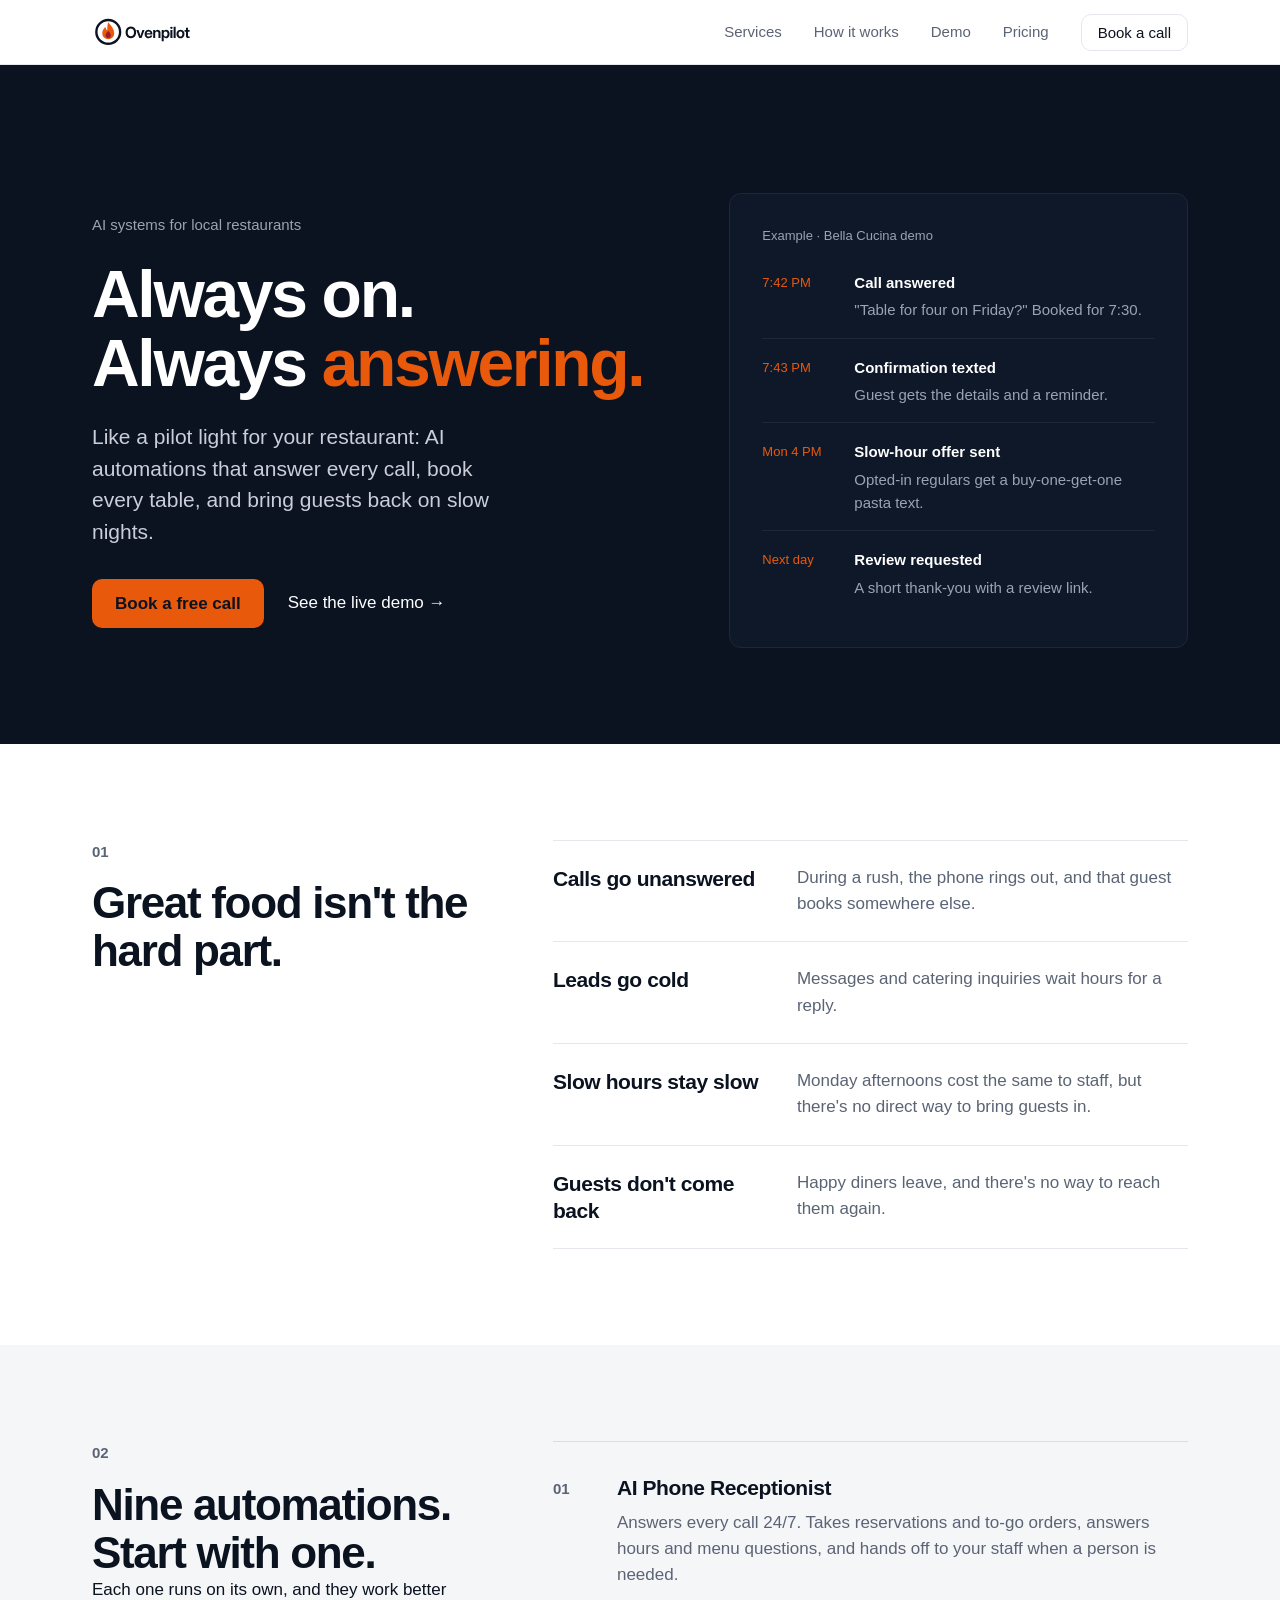
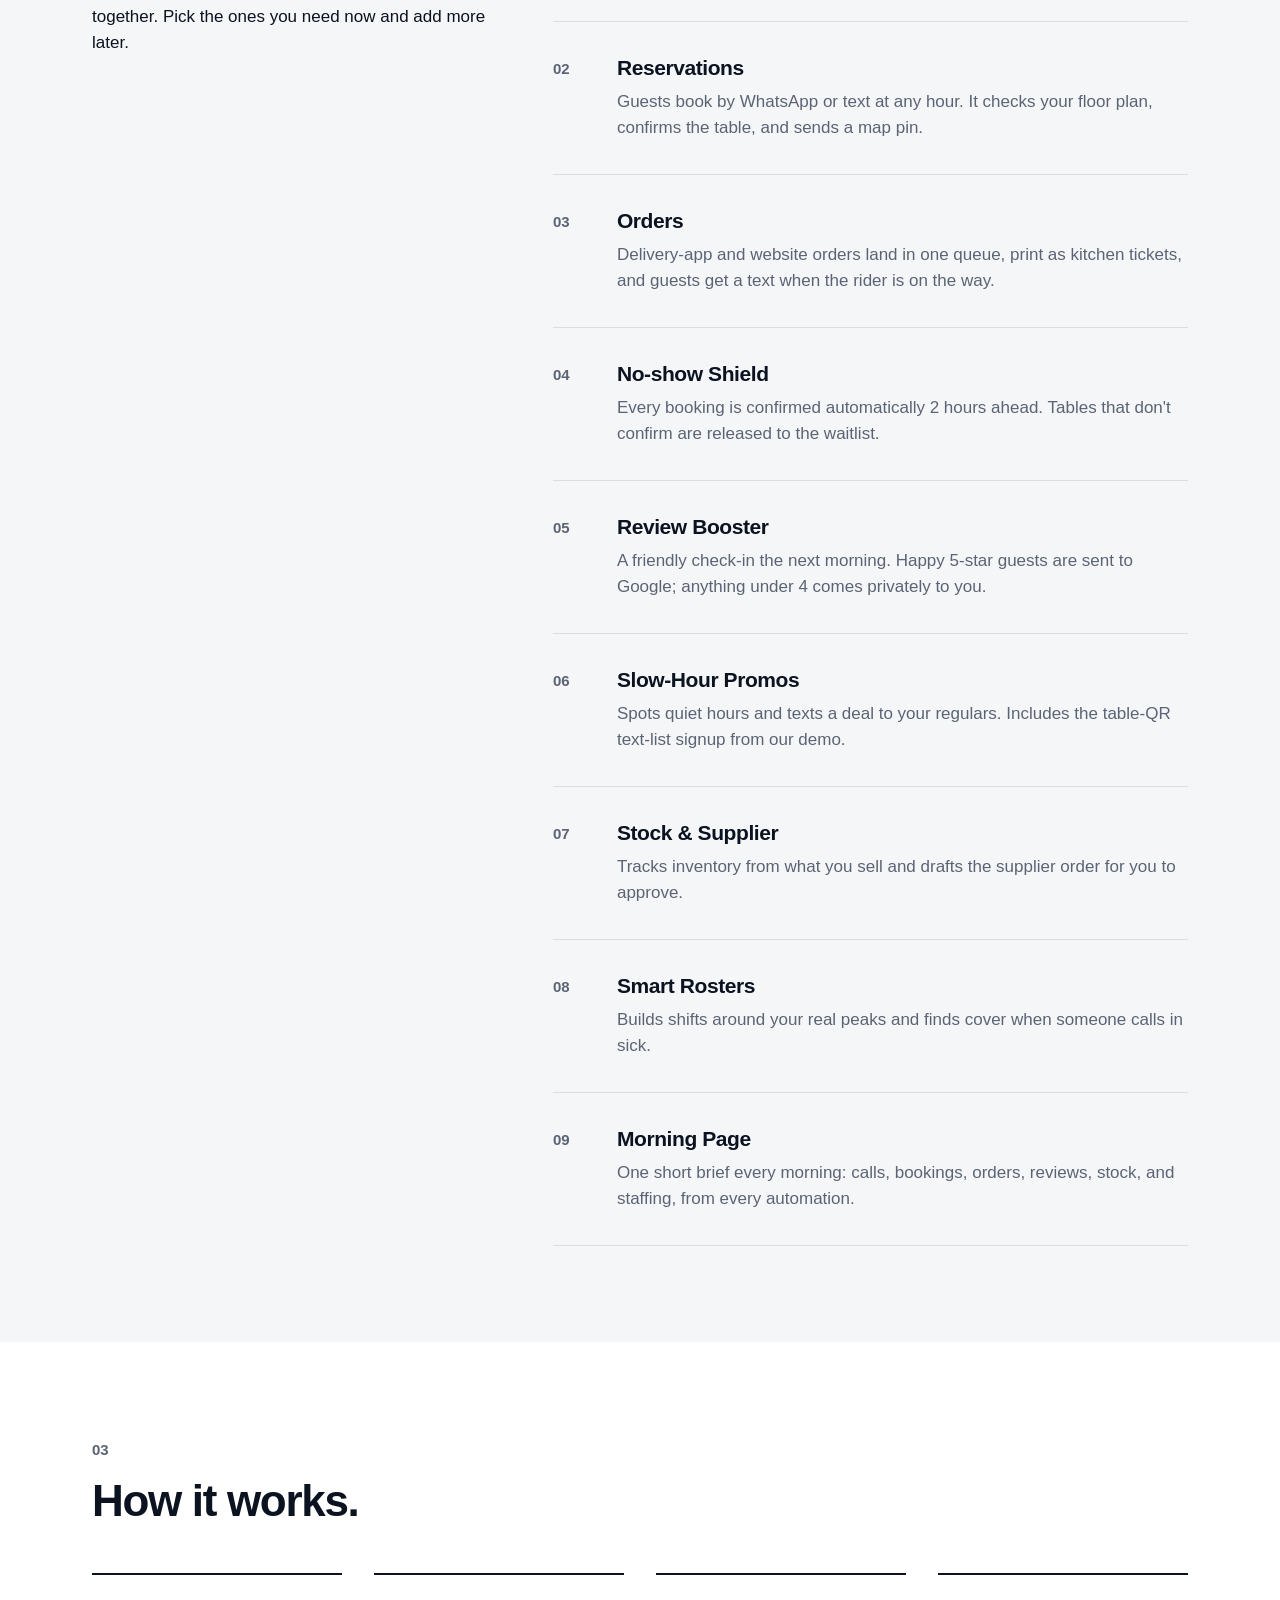
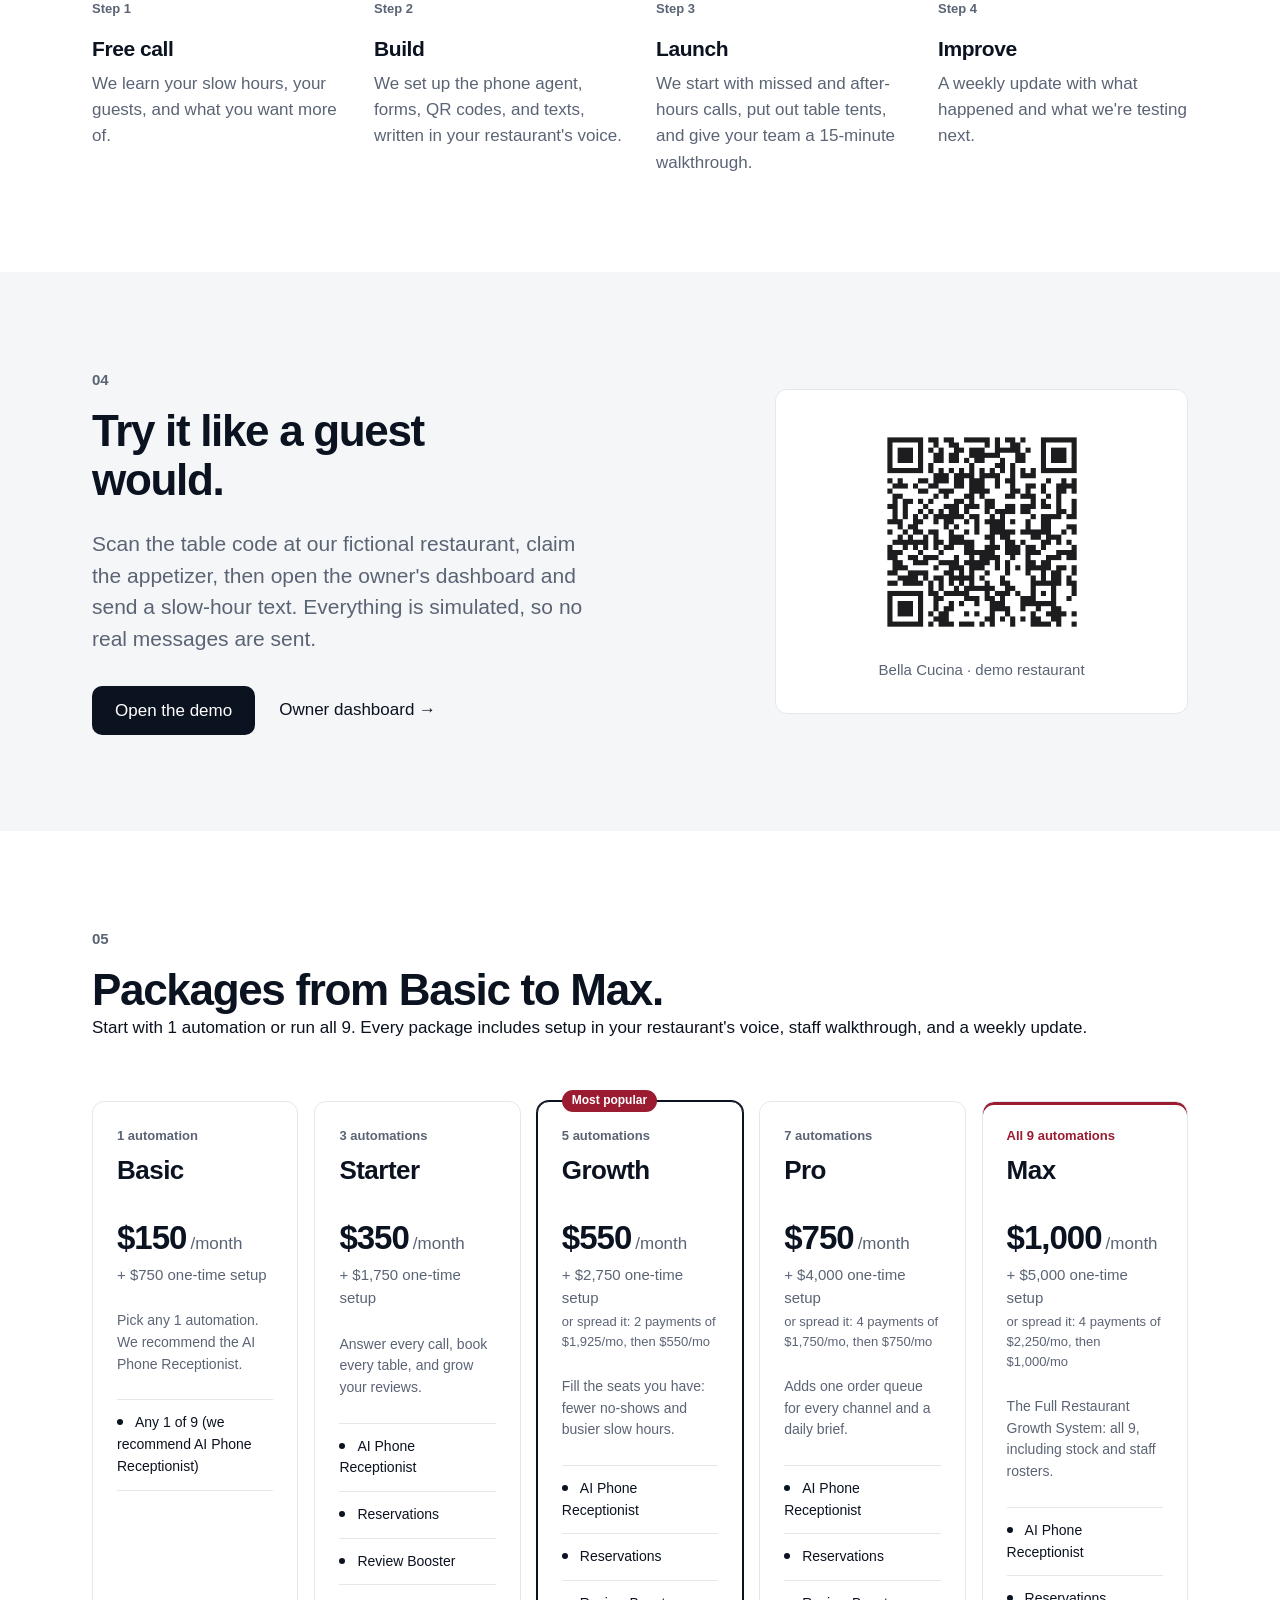
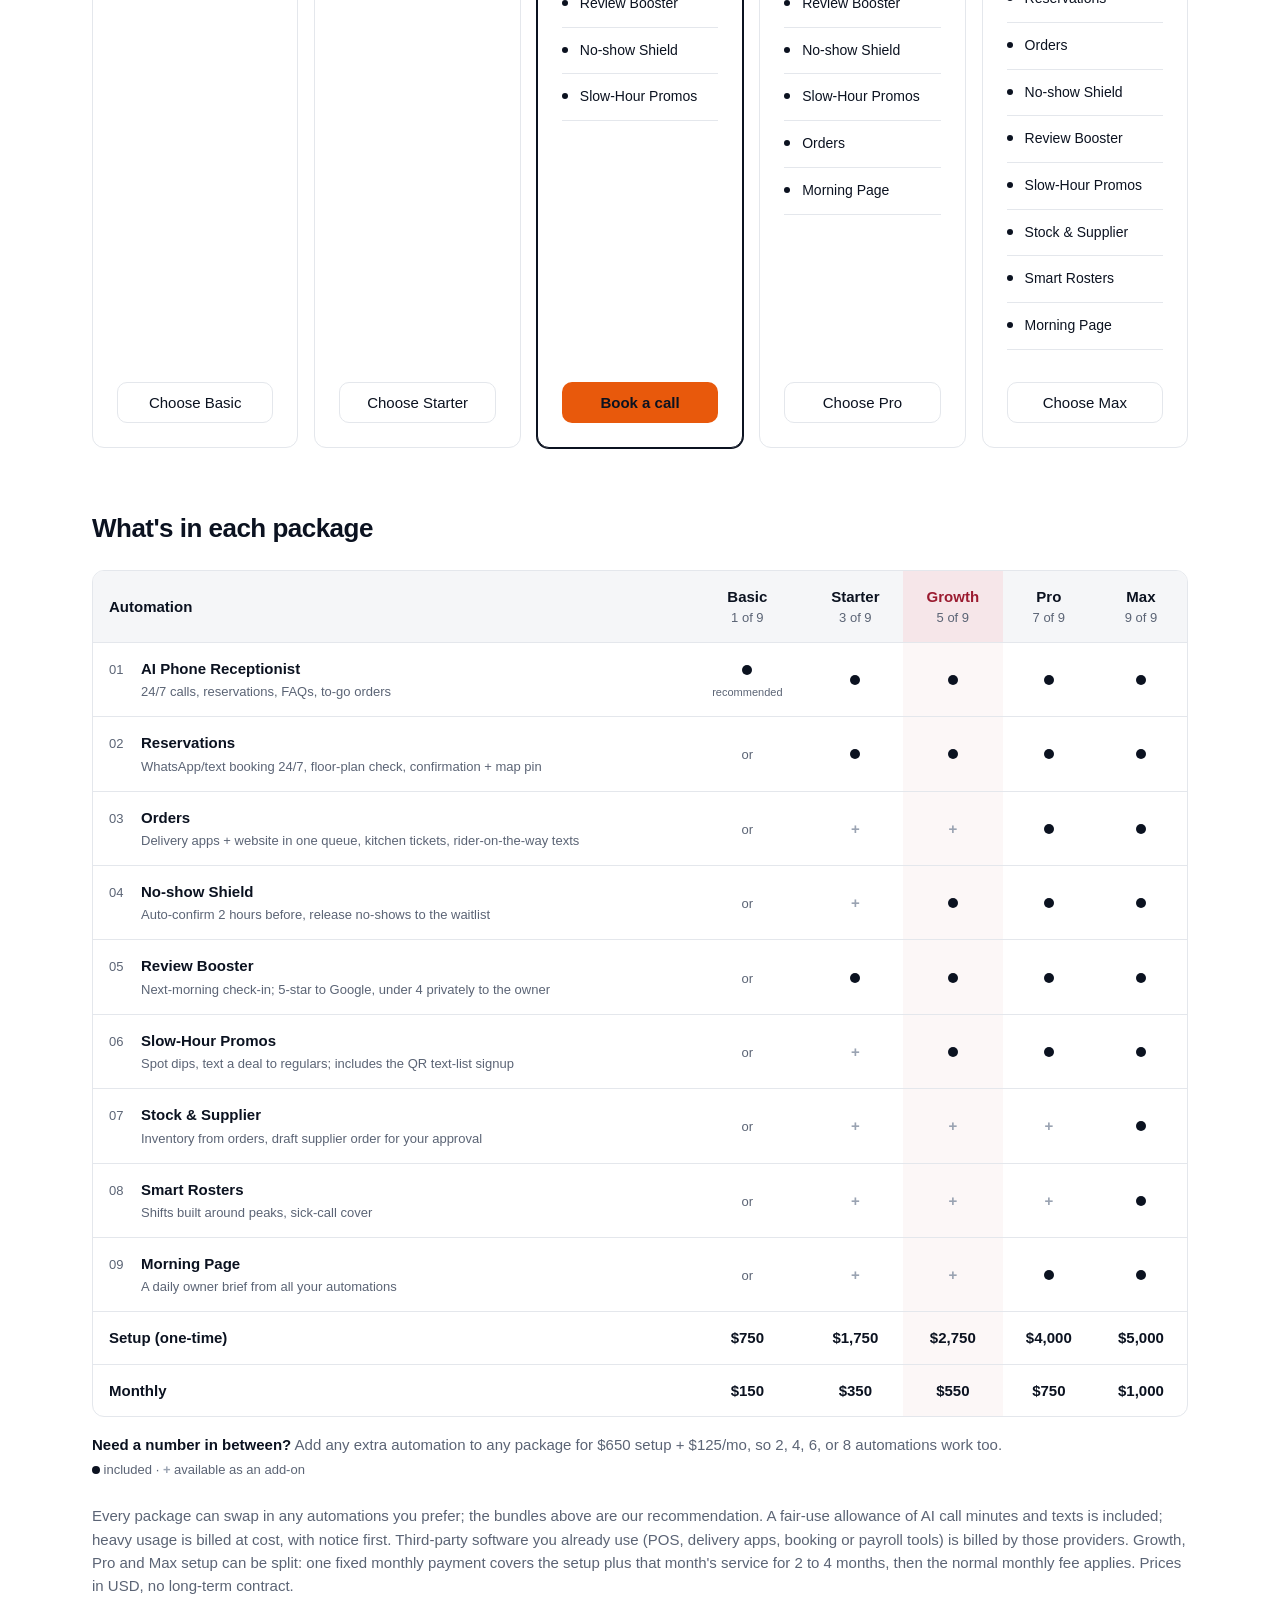
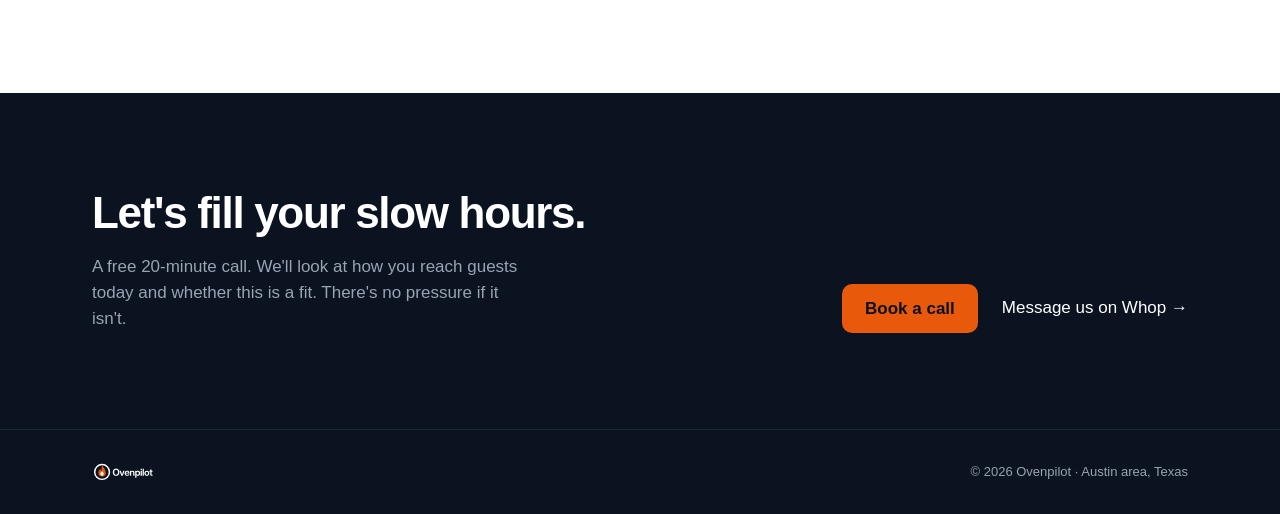
==== index.html @ 5b73b9e1 "Serve the full site at the root (no redirect), add link-preview tags" ====
<!doctype html>
<html lang="en">
<head>
<meta charset="utf-8">
<meta name="viewport" content="width=device-width,initial-scale=1">
<title>Ovenpilot — AI systems for local restaurants</title>
<meta name="description" content="Ovenpilot sets up 9 AI automations for local restaurants: phone receptionist, reservations, orders, no-show shield, reviews, promos, stock, rosters, and a morning brief.">
<meta name="theme-color" content="#0B1220">
<link rel="icon" type="image/svg+xml" href="assets/ovenpilot-app-icon.svg">
<link rel="apple-touch-icon" href="assets/ovenpilot-app-icon-180.png">
<link rel="stylesheet" href="style.css">
<meta property="og:type" content="website"><meta property="og:url" content="https://taftbunker.github.io/ovenpilot/"><meta property="og:title" content="Ovenpilot: Always on. Always answering."><meta property="og:description" content="AI automations for local restaurants: answer every call, book every table, and bring guests back on slow nights."><meta property="og:image" content="https://taftbunker.github.io/ovenpilot/og.png"><meta name="twitter:card" content="summary_large_image"><link rel="canonical" href="https://taftbunker.github.io/ovenpilot/"></head>
<body>
<header class="nav">
  <div class="container nav-inner">
    <a class="logo" href="#top" aria-label="Ovenpilot home"><img src="assets/ovenpilot-logo.svg" alt="Ovenpilot" height="26"></a>
    <nav aria-label="Primary">
      <a href="#services">Services</a><a href="#how">How it works</a><a href="#demo">Demo</a><a href="#pricing">Pricing</a>
      <a class="btn btn-ghost btn-sm" href="https://whop.com/ovenpilot">Book a call</a>
    </nav>
  </div>
</header>

<main id="top">
  <!-- HERO: left-aligned, one primary action -->
  <section class="hero">
    <div class="container hero-grid">
      <div class="hero-copy">
        <p class="kicker">AI systems for local restaurants</p>
        <h1>Always on.<br>Always <span class="hl">answering.</span></h1>
        <p class="lead">Like a pilot light for your restaurant: AI automations that answer every call, book every table, and bring guests back on slow nights.</p>
        <div class="actions">
          <a class="btn btn-primary" href="https://whop.com/ovenpilot">Book a free call</a>
          <a class="link-arrow" href="#demo">See the live demo</a>
        </div>
      </div>
      <figure class="hero-panel" aria-label="Example flow from our demo restaurant">
        <figcaption>Example · Bella Cucina demo</figcaption>
        <ol class="flow">
          <li><span class="t">7:42 PM</span><div><b>Call answered</b><p>"Table for four on Friday?" Booked for 7:30.</p></div></li>
          <li><span class="t">7:43 PM</span><div><b>Confirmation texted</b><p>Guest gets the details and a reminder.</p></div></li>
          <li><span class="t">Mon 4 PM</span><div><b>Slow-hour offer sent</b><p>Opted-in regulars get a buy-one-get-one pasta text.</p></div></li>
          <li><span class="t">Next day</span><div><b>Review requested</b><p>A short thank-you with a review link.</p></div></li>
        </ol>
      </figure>
    </div>
  </section>

  <!-- 01 PROBLEM -->
  <section class="section" id="problem">
    <div class="container split">
      <header class="sec-head"><span class="num">01</span><h2>Great food isn't the hard part.</h2></header>
      <ul class="rows">
        <li><h3>Calls go unanswered</h3><p>During a rush, the phone rings out, and that guest books somewhere else.</p></li>
        <li><h3>Leads go cold</h3><p>Messages and catering inquiries wait hours for a reply.</p></li>
        <li><h3>Slow hours stay slow</h3><p>Monday afternoons cost the same to staff, but there's no direct way to bring guests in.</p></li>
        <li><h3>Guests don't come back</h3><p>Happy diners leave, and there's no way to reach them again.</p></li>
      </ul>
    </div>
  </section>

  <!-- 02 SERVICES -->
  <section class="section alt" id="services">
    <div class="container split">
      <header class="sec-head"><span class="num">02</span><h2>Nine automations. Start with one.</h2><p class="sec-sub">Each one runs on its own, and they work better together. Pick the ones you need now and add more later.</p></header>
      <div class="services">
        <article><span class="idx">01</span><div><h3>AI Phone Receptionist</h3><p>Answers every call 24/7. Takes reservations and to-go orders, answers hours and menu questions, and hands off to your staff when a person is needed.</p></div></article>
        <article><span class="idx">02</span><div><h3>Reservations</h3><p>Guests book by WhatsApp or text at any hour. It checks your floor plan, confirms the table, and sends a map pin.</p></div></article>
        <article><span class="idx">03</span><div><h3>Orders</h3><p>Delivery-app and website orders land in one queue, print as kitchen tickets, and guests get a text when the rider is on the way.</p></div></article>
        <article><span class="idx">04</span><div><h3>No-show Shield</h3><p>Every booking is confirmed automatically 2 hours ahead. Tables that don't confirm are released to the waitlist.</p></div></article>
        <article><span class="idx">05</span><div><h3>Review Booster</h3><p>A friendly check-in the next morning. Happy 5-star guests are sent to Google; anything under 4 comes privately to you.</p></div></article>
        <article><span class="idx">06</span><div><h3>Slow-Hour Promos</h3><p>Spots quiet hours and texts a deal to your regulars. Includes the table-QR text-list signup from our demo.</p></div></article>
        <article><span class="idx">07</span><div><h3>Stock & Supplier</h3><p>Tracks inventory from what you sell and drafts the supplier order for you to approve.</p></div></article>
        <article><span class="idx">08</span><div><h3>Smart Rosters</h3><p>Builds shifts around your real peaks and finds cover when someone calls in sick.</p></div></article>
        <article><span class="idx">09</span><div><h3>Morning Page</h3><p>One short brief every morning: calls, bookings, orders, reviews, stock, and staffing, from every automation.</p></div></article>
      </div>
    </div>
  </section>

  <!-- 03 HOW -->
  <section class="section" id="how">
    <div class="container">
      <header class="sec-head wide"><span class="num">03</span><h2>How it works.</h2></header>
      <ol class="steps">
        <li><span>Step 1</span><h3>Free call</h3><p>We learn your slow hours, your guests, and what you want more of.</p></li>
        <li><span>Step 2</span><h3>Build</h3><p>We set up the phone agent, forms, QR codes, and texts, written in your restaurant's voice.</p></li>
        <li><span>Step 3</span><h3>Launch</h3><p>We start with missed and after-hours calls, put out table tents, and give your team a 15-minute walkthrough.</p></li>
        <li><span>Step 4</span><h3>Improve</h3><p>A weekly update with what happened and what we're testing next.</p></li>
      </ol>
    </div>
  </section>

  <!-- 04 DEMO -->
  <section class="section alt" id="demo">
    <div class="container demo">
      <div>
        <header class="sec-head stack"><span class="num">04</span><h2>Try it like a guest would.</h2></header>
        <p class="body-lg">Scan the table code at our fictional restaurant, claim the appetizer, then open the owner's dashboard and send a slow-hour text. Everything is simulated, so no real messages are sent.</p>
        <div class="actions">
          <a class="btn btn-dark" href="demo/index.html">Open the demo</a>
          <a class="link-arrow" href="demo/dashboard.html">Owner dashboard</a>
        </div>
      </div>
      <a class="demo-qr" href="demo/landing.html?table=12"><img src="demo/qr/table-qr.png" alt="QR code for the demo guest page"><span>Bella Cucina · demo restaurant</span></a>
    </div>
  </section>

  <!-- 05 PRICING: rendered from pricing.js (TIERS, AUTOMATIONS, ADDON). -->
  <section class="section" id="pricing">
    <div class="container">
      <header class="sec-head wide"><span class="num">05</span><h2>Packages from Basic to Max.</h2><p class="sec-sub">Start with 1 automation or run all 9. Every package includes setup in your restaurant's voice, staff walkthrough, and a weekly update.</p></header>
      <div class="tiers" id="tiers" data-count="5">
        <noscript><p>Basic (1 automation) $750 setup + $150/mo · Starter (3) $1,750 + $350/mo · Growth (5) $2,750 + $550/mo · Pro (7) $4,000 + $750/mo · Max (all 9, Full Restaurant Growth System) $5,000 + $1,000/mo. Extra automation $650 + $125/mo. Setup can be split: Growth 2 × $1,925/mo, Pro 4 × $1,750/mo, Max 4 × $2,250/mo, then the normal monthly fee.</p></noscript>
      </div>
      <div class="compare-wrap" id="compare-section">
        <h3 class="compare-title">What's in each package</h3>
        <div class="table-scroll"><table class="compare" id="compare"></table></div>
        <p class="addon" id="addon"></p>
      </div>
      <p class="fine" id="pricing-note"></p>
    </div>
  </section>

  <!-- CONTACT -->
  <section class="cta" id="contact">
    <div class="container cta-inner">
      <div><h2>Let's fill your slow hours.</h2><p>A free 20-minute call. We'll look at how you reach guests today and whether this is a fit. There's no pressure if it isn't.</p></div>
      <div class="actions">
        <a class="btn btn-primary" href="https://whop.com/ovenpilot">Book a call</a>
        <a class="link-arrow light" href="https://whop.com/ovenpilot">Message us on Whop</a>
      </div>
    </div>
  </section>
</main>

<footer class="foot">
  <div class="container foot-inner">
    <img src="assets/ovenpilot-logo-white.svg" alt="Ovenpilot" height="20">
    <span>© 2026 Ovenpilot · Austin area, Texas</span>
  </div>
</footer>
<script src="pricing.js"></script>
</body>
</html>
---- style.css ----
/* Ovenpilot — design tokens (see DESIGN.md) */
:root{
  --ink:#0B1220; --mist:#F5F6F8; --blue:#2B59F0; --white:#FFFFFF;
  --orange:#E8590C; --orange-h:#F26A1B; --ember:#B9450A; --cherry:#9B1B30; --cherry-tint:#F07A8E;
  --slate:#5B6475; --fog:#9AA3B2; --tint:#7F9BFF; --line:#E4E7EC; --line-dark:#1E2738;
  /* 8px spacing scale */
  --s1:4px; --s2:8px; --s3:16px; --s4:24px; --s5:32px; --s6:48px; --s7:64px; --s8:96px; --s9:128px;
  /* type scale ~1.25 */
  --t-xs:13px; --t-sm:15px; --t-base:17px; --t-md:21px; --t-lg:26px; --t-xl:33px; --t-2xl:44px; --t-3xl:clamp(44px,6.2vw,72px);
  --r-card:12px; --r-btn:10px; --measure:65ch;
  --font:-apple-system,BlinkMacSystemFont,"SF Pro Display","SF Pro Text","Inter","Segoe UI",Helvetica,Arial,sans-serif;
}
*{box-sizing:border-box}
html{scroll-behavior:smooth}
body{margin:0;font-family:var(--font);font-size:var(--t-base);line-height:1.55;color:var(--ink);background:var(--white);-webkit-font-smoothing:antialiased;text-rendering:optimizeLegibility}
a{color:var(--blue);text-decoration:none}
h1,h2,h3{margin:0;font-weight:600;letter-spacing:-.02em}
p{margin:0}
.container{max-width:1160px;margin:0 auto;padding:0 var(--s5)}

/* nav */
.nav{position:sticky;top:0;z-index:20;background:rgba(255,255,255,.92);backdrop-filter:saturate(180%) blur(16px);-webkit-backdrop-filter:saturate(180%) blur(16px);border-bottom:1px solid var(--line)}
.nav-inner{display:flex;align-items:center;justify-content:space-between;height:64px}
.logo img{display:block;height:32px;width:auto}
.nav nav{display:flex;align-items:center;gap:var(--s5)}
.nav nav a:not(.btn){color:var(--slate);font-size:var(--t-sm);font-weight:500}
.nav nav a:not(.btn):hover{color:var(--ink)}

/* buttons (one radius, three variants) */
.btn{display:inline-flex;align-items:center;justify-content:center;gap:var(--s2);font:500 var(--t-base)/1 var(--font);padding:15px 22px;border-radius:var(--r-btn);border:1px solid transparent;transition:background-color .15s ease,border-color .15s ease}
.btn-primary{background:var(--orange);color:var(--ink);font-weight:600}.btn-primary:hover{background:var(--orange-h)}
.btn-dark{background:var(--ink);color:var(--white)}.btn-dark:hover{background:#1A2333}
.btn-ghost{background:transparent;color:var(--ink);border-color:var(--line)}.btn-ghost:hover{border-color:var(--ink)}
.btn-sm{padding:10px 16px;font-size:var(--t-sm)}
.btn-block{width:100%}
.link-arrow{font-weight:500;color:var(--ink)}
.link-arrow::after{content:" →";transition:margin .15s ease}
.link-arrow:hover::after{margin-left:4px}
.link-arrow.light{color:var(--white)}
.actions{display:flex;flex-wrap:wrap;align-items:center;gap:var(--s4);margin-top:var(--s5)}
.ph{font-size:11px;font-weight:600;letter-spacing:.02em;opacity:.75;border:1px solid currentColor;border-radius:6px;padding:1px 6px;margin-left:var(--s1)}

/* hero (dark, left-aligned) */
.hero{background:var(--ink);color:var(--white);padding:var(--s9) 0 var(--s8)}
.hero-grid{display:grid;grid-template-columns:1.25fr 1fr;gap:var(--s7);align-items:center}
.kicker{color:var(--fog);font-size:var(--t-sm);font-weight:500;margin-bottom:var(--s4)}
.hero h1{font-size:clamp(44px,5.2vw,66px);line-height:1.04;letter-spacing:-.035em}
.hero h1 .hl{color:var(--orange)}
.lead{font-size:var(--t-md);line-height:1.5;color:#C9CED8;max-width:34ch;margin-top:var(--s4)}
.hero .link-arrow{color:var(--white)}
.hero-panel{margin:0;border:1px solid var(--line-dark);border-radius:var(--r-card);padding:var(--s5);background:#0F1828}
.hero-panel figcaption{font-size:var(--t-xs);color:var(--fog);margin-bottom:var(--s4)}
.flow{list-style:none;margin:0;padding:0}
.flow li{display:grid;grid-template-columns:76px 1fr;gap:var(--s3);padding:var(--s3) 0;border-top:1px solid var(--line-dark)}
.flow li:first-child{border-top:0;padding-top:0}
.flow .t{font-size:var(--t-xs);color:var(--orange);font-variant-numeric:tabular-nums;padding-top:3px}
.flow b{font-weight:600;font-size:var(--t-sm)}
.flow p{color:var(--fog);font-size:var(--t-sm);margin-top:2px}

/* sections */
.section{padding:var(--s8) 0}
.alt{background:var(--mist)}
.split{display:grid;grid-template-columns:1fr 1.6fr;gap:var(--s7);align-items:start}
.sec-head .num{display:block;font-size:var(--t-sm);font-weight:600;color:var(--slate);font-variant-numeric:tabular-nums;margin-bottom:var(--s3)}
.sec-head h2{font-size:var(--t-2xl);line-height:1.1;letter-spacing:-.03em;max-width:16ch}
.sec-head.wide{margin-bottom:var(--s6)}.sec-head.wide h2{max-width:none}
.sec-head.stack{margin-bottom:var(--s4)}
h3{font-size:var(--t-md);line-height:1.3}
.rows{list-style:none;margin:0;padding:0;border-top:1px solid var(--line)}
.rows li{display:grid;grid-template-columns:220px 1fr;gap:var(--s4);padding:var(--s4) 0;border-bottom:1px solid var(--line)}
.rows p,.services p,.steps p{color:var(--slate);max-width:var(--measure)}
.services{border-top:1px solid #DADDE3}
.services article{display:grid;grid-template-columns:48px 1fr;gap:var(--s3);padding:var(--s5) 0;border-bottom:1px solid #DADDE3}
.services .idx{font-size:var(--t-sm);font-weight:600;color:var(--slate);padding-top:3px}
.services h3{margin-bottom:var(--s2)}
.steps{list-style:none;margin:0;padding:0;display:grid;grid-template-columns:repeat(4,1fr);gap:var(--s5)}
.steps li{border-top:2px solid var(--ink);padding-top:var(--s4)}
.steps span{display:block;font-size:var(--t-xs);font-weight:600;color:var(--slate);margin-bottom:var(--s3)}
.steps h3{margin-bottom:var(--s2)}
.body-lg{font-size:var(--t-md);color:var(--slate);max-width:44ch;line-height:1.5}
.demo{display:grid;grid-template-columns:1.5fr 1fr;gap:var(--s7);align-items:center}
.demo-qr{background:var(--white);border:1px solid var(--line);border-radius:var(--r-card);padding:var(--s5);text-align:center;color:var(--slate);font-size:var(--t-sm)}
.demo-qr img{display:block;width:100%;max-width:220px;margin:0 auto var(--s3)}

/* pricing tiers: auto-fit grid, works for 1–9 tiers */
.tiers{display:grid;gap:var(--s4);grid-template-columns:repeat(auto-fit,minmax(260px,1fr))}
.tiers[data-count="2"]{grid-template-columns:repeat(2,minmax(0,1fr));max-width:920px}
.tiers[data-count="5"]{grid-template-columns:repeat(5,minmax(0,1fr));gap:var(--s3);padding-top:12px}
.tiers[data-count="5"] .tier{padding:var(--s4)}
.tiers[data-count="5"] .tier-price b{font-size:var(--t-xl)}
.tier-count{font-size:var(--t-xs);color:var(--slate);margin-top:2px}
.tier.featured .sec-sub{color:var(--slate);margin-top:var(--s3);max-width:56ch}
.compare-wrap{margin-top:var(--s7)}
.compare-title{font-size:var(--t-lg);letter-spacing:-.02em;margin-bottom:var(--s4)}
.table-scroll{overflow-x:auto;border:1px solid var(--line);border-radius:var(--r-card)}
.compare{width:100%;border-collapse:collapse;font-size:var(--t-sm);min-width:760px}
.compare th,.compare td{padding:14px 16px;border-bottom:1px solid var(--line);text-align:center;vertical-align:middle}
.compare thead th{font-weight:600;background:var(--mist);font-size:var(--t-sm)}
.compare thead th small{display:block;font-weight:400;color:var(--slate);font-size:var(--t-xs)}
.compare tbody th,.compare tfoot th{text-align:left;font-weight:400}
.compare tbody th b{font-weight:600;margin-right:8px}
.compare tbody th small{display:block;color:var(--slate);font-size:var(--t-xs);margin-top:2px;padding-left:32px}
.compare .n{display:inline-block;width:32px;color:var(--slate);font-size:var(--t-xs);font-variant-numeric:tabular-nums}
.compare td small{display:block;color:var(--slate);font-size:11px;margin-top:2px}
.compare .feat{background:rgba(155,27,48,.035)}
.compare thead th.feat{background:#F6E6E9;color:var(--cherry)}
.dot{display:inline-block;width:10px;height:10px;border-radius:50%;background:var(--ink)}
.dash{color:var(--fog);font-weight:600}
.or{color:var(--slate);font-size:var(--t-xs)}
.compare tfoot th,.compare tfoot td{font-weight:600;font-variant-numeric:tabular-nums}
.compare tfoot tr:last-child th,.compare tfoot tr:last-child td{border-bottom:0}
.compare tfoot tr:first-child th,.compare tfoot tr:first-child td{border-top:1px solid var(--ink)}
.addon{font-size:var(--t-sm);color:var(--slate);margin-top:var(--s3);max-width:none}
.addon b{color:var(--ink);font-weight:600}
.addon .key{display:block;margin-top:var(--s1);font-size:var(--t-xs)}
.addon .key .dot{width:8px;height:8px;vertical-align:0}
.tier{display:flex;flex-direction:column;border:1px solid var(--line);border-radius:var(--r-card);padding:var(--s5);background:var(--white)}
.tier.featured{border-color:var(--ink);box-shadow:0 0 0 1px var(--ink)}
.tier-badge{font-size:var(--t-xs);font-weight:600;color:var(--slate);margin-bottom:var(--s2)}
.tier{position:relative}
.tier-badge .pill{position:absolute;top:-12px;left:var(--s4);background:var(--cherry);color:var(--white);border-radius:99px;padding:3px 10px;font-size:12px;font-weight:600;line-height:1.3}
.tier.featured .tier-badge{color:var(--slate)}
.tier.max{box-shadow:inset 0 3px 0 var(--cherry)}
.tier.max .tier-badge{color:var(--cherry)}
.tier h3{font-size:var(--t-lg)}
.tier-price{margin-top:var(--s4)}
.tier-price b{font-size:var(--t-2xl);font-weight:600;letter-spacing:-.03em}
.tier-price span{color:var(--slate);margin-left:var(--s1)}
.tier-setup{color:var(--slate);font-size:var(--t-sm)}
.tier-setup s{margin-left:var(--s1)}
.tier-split{color:var(--slate);font-size:var(--t-xs);margin-top:2px}
.tier-summary{color:var(--slate);font-size:var(--t-sm);margin-top:var(--s4)}
.tier ul{list-style:none;margin:var(--s4) 0 var(--s5);padding:0;border-top:1px solid var(--line);flex:1}
.tier li{padding:12px 0;border-bottom:1px solid var(--line);font-size:var(--t-sm)}
.tier li::before{content:"";display:inline-block;width:6px;height:6px;border-radius:50%;background:var(--ink);margin-right:12px;vertical-align:2px}
.fine{color:var(--slate);font-size:var(--t-sm);margin-top:var(--s4)}

/* CTA + footer */
.cta{background:var(--ink);color:var(--white);padding:var(--s8) 0}
.cta-inner{display:grid;grid-template-columns:1.4fr 1fr;gap:var(--s6);align-items:end}
.cta h2{font-size:var(--t-2xl);letter-spacing:-.03em;line-height:1.1}
.cta p{color:var(--fog);margin-top:var(--s3);max-width:46ch}
.cta .actions{justify-content:flex-end;margin-top:0}
.foot{background:var(--ink);color:var(--fog);font-size:var(--t-xs);border-top:1px solid var(--line-dark)}
.foot-inner{display:flex;justify-content:space-between;align-items:center;padding:var(--s5) var(--s5)}
.foot img{display:block}

@media (max-width:960px){
  .hero-grid,.split,.demo,.cta-inner{grid-template-columns:1fr}
  .steps{grid-template-columns:1fr 1fr}
  .cta .actions{justify-content:flex-start}
  .tiers[data-count="2"]{grid-template-columns:1fr}
}
@media (max-width:1180px){ .tiers[data-count="5"]{grid-template-columns:repeat(3,minmax(0,1fr))} }
@media (max-width:820px){ .tiers[data-count="5"]{grid-template-columns:repeat(2,minmax(0,1fr))} }
@media (max-width:560px){ .tiers[data-count="5"]{grid-template-columns:1fr} }
@media (max-width:640px){
  .container{padding:0 var(--s4)}
  .nav nav a:not(.btn){display:none}
  .hero{padding:var(--s8) 0 var(--s7)}
  .section{padding:var(--s7) 0}
  .steps,.rows li{grid-template-columns:1fr}
  .rows li{gap:var(--s2)}
  .foot-inner{flex-direction:column;gap:var(--s3);align-items:flex-start}
}
@media (prefers-reduced-motion:reduce){*{transition:none!important;scroll-behavior:auto!important}}
.tiers[data-count="5"] .btn{padding:12px 10px;font-size:var(--t-sm);white-space:nowrap}
.tiers[data-count="5"] .tier-summary,.tiers[data-count="5"] .tier li{font-size:14px}
.compare thead th:first-child{text-align:left}
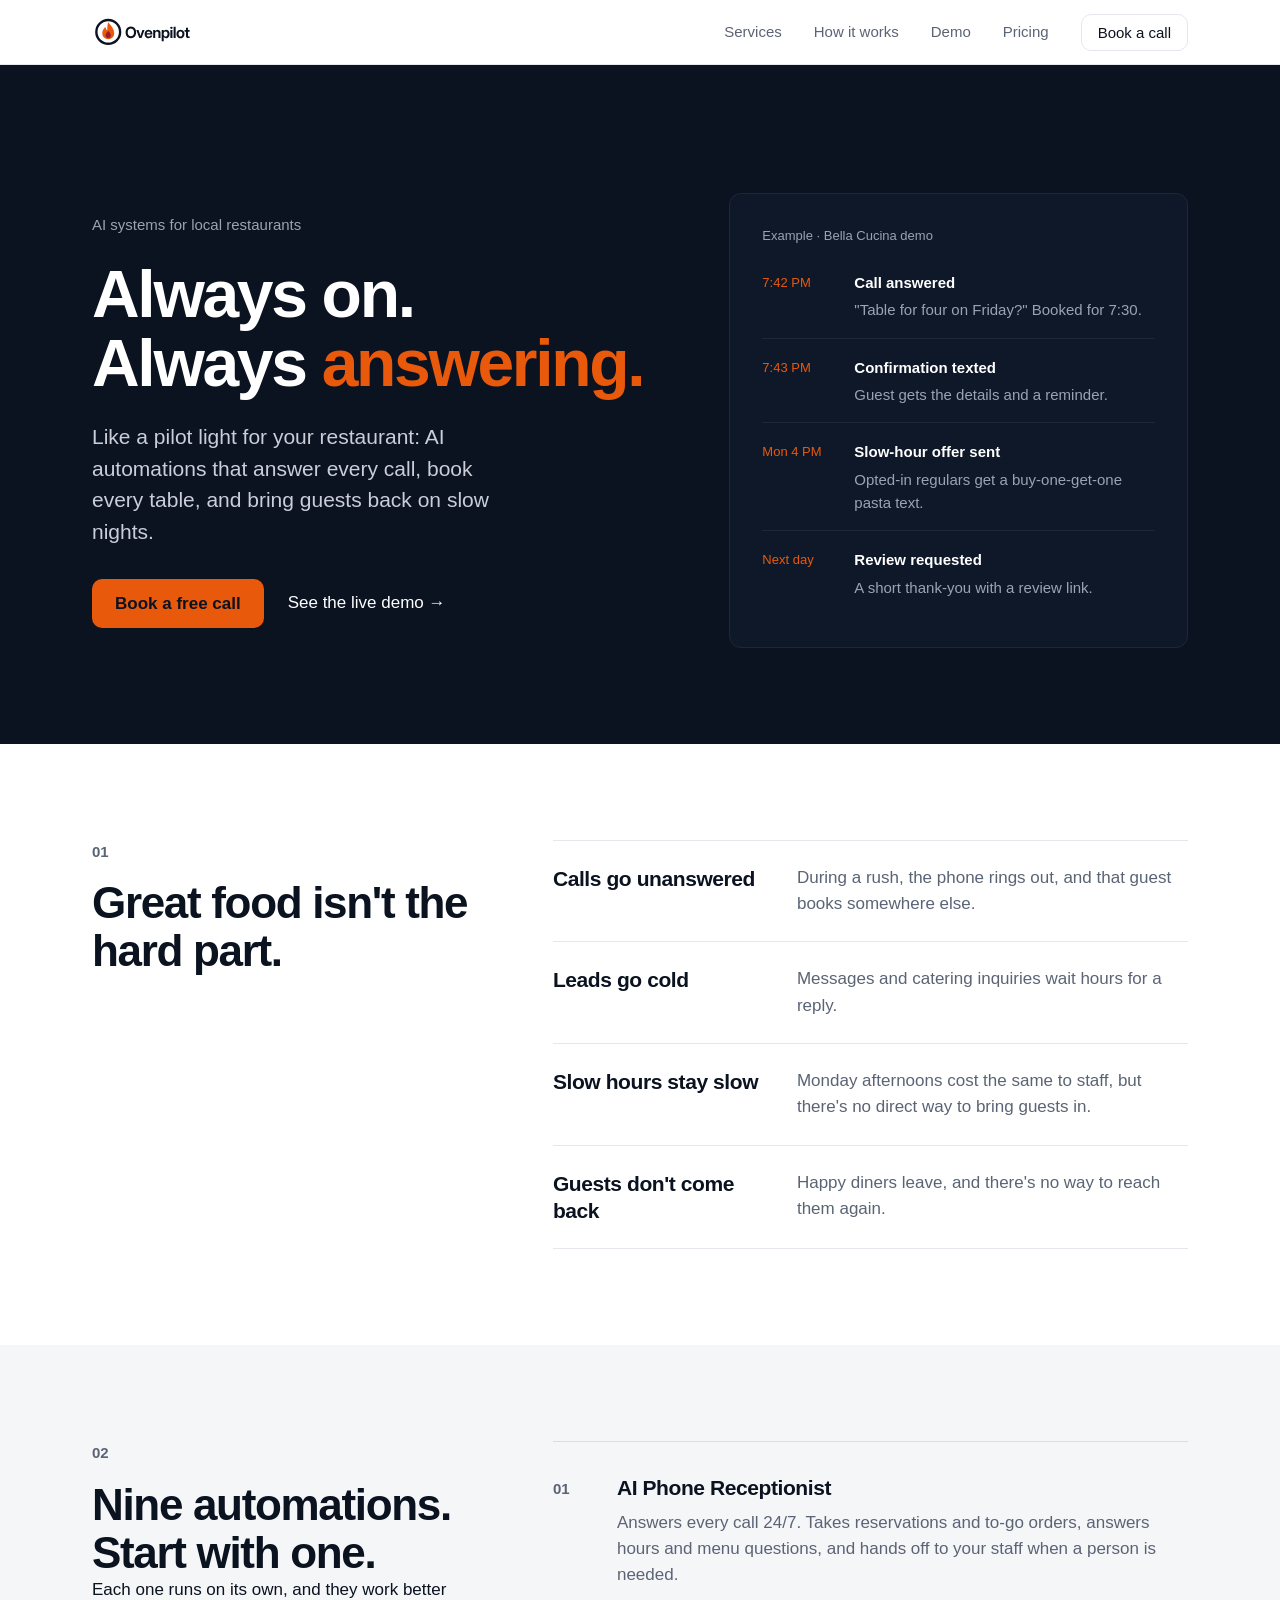
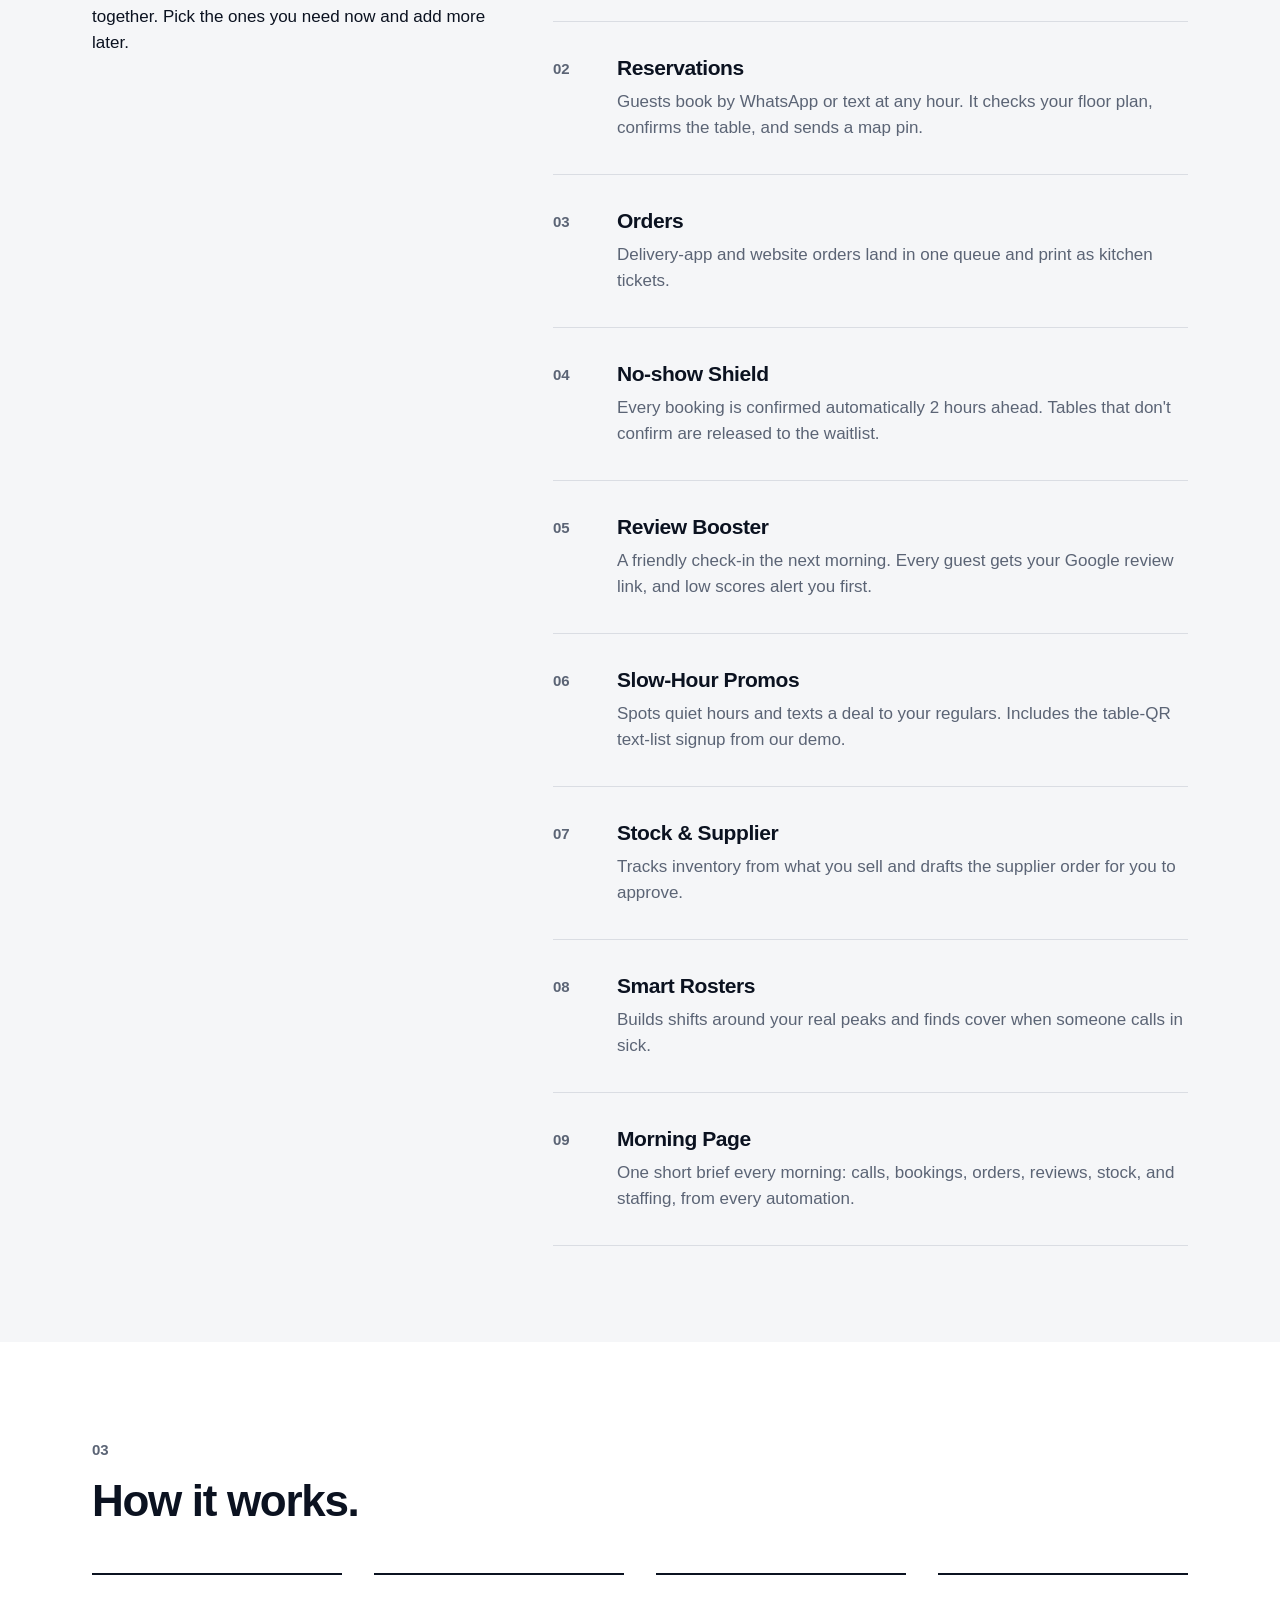
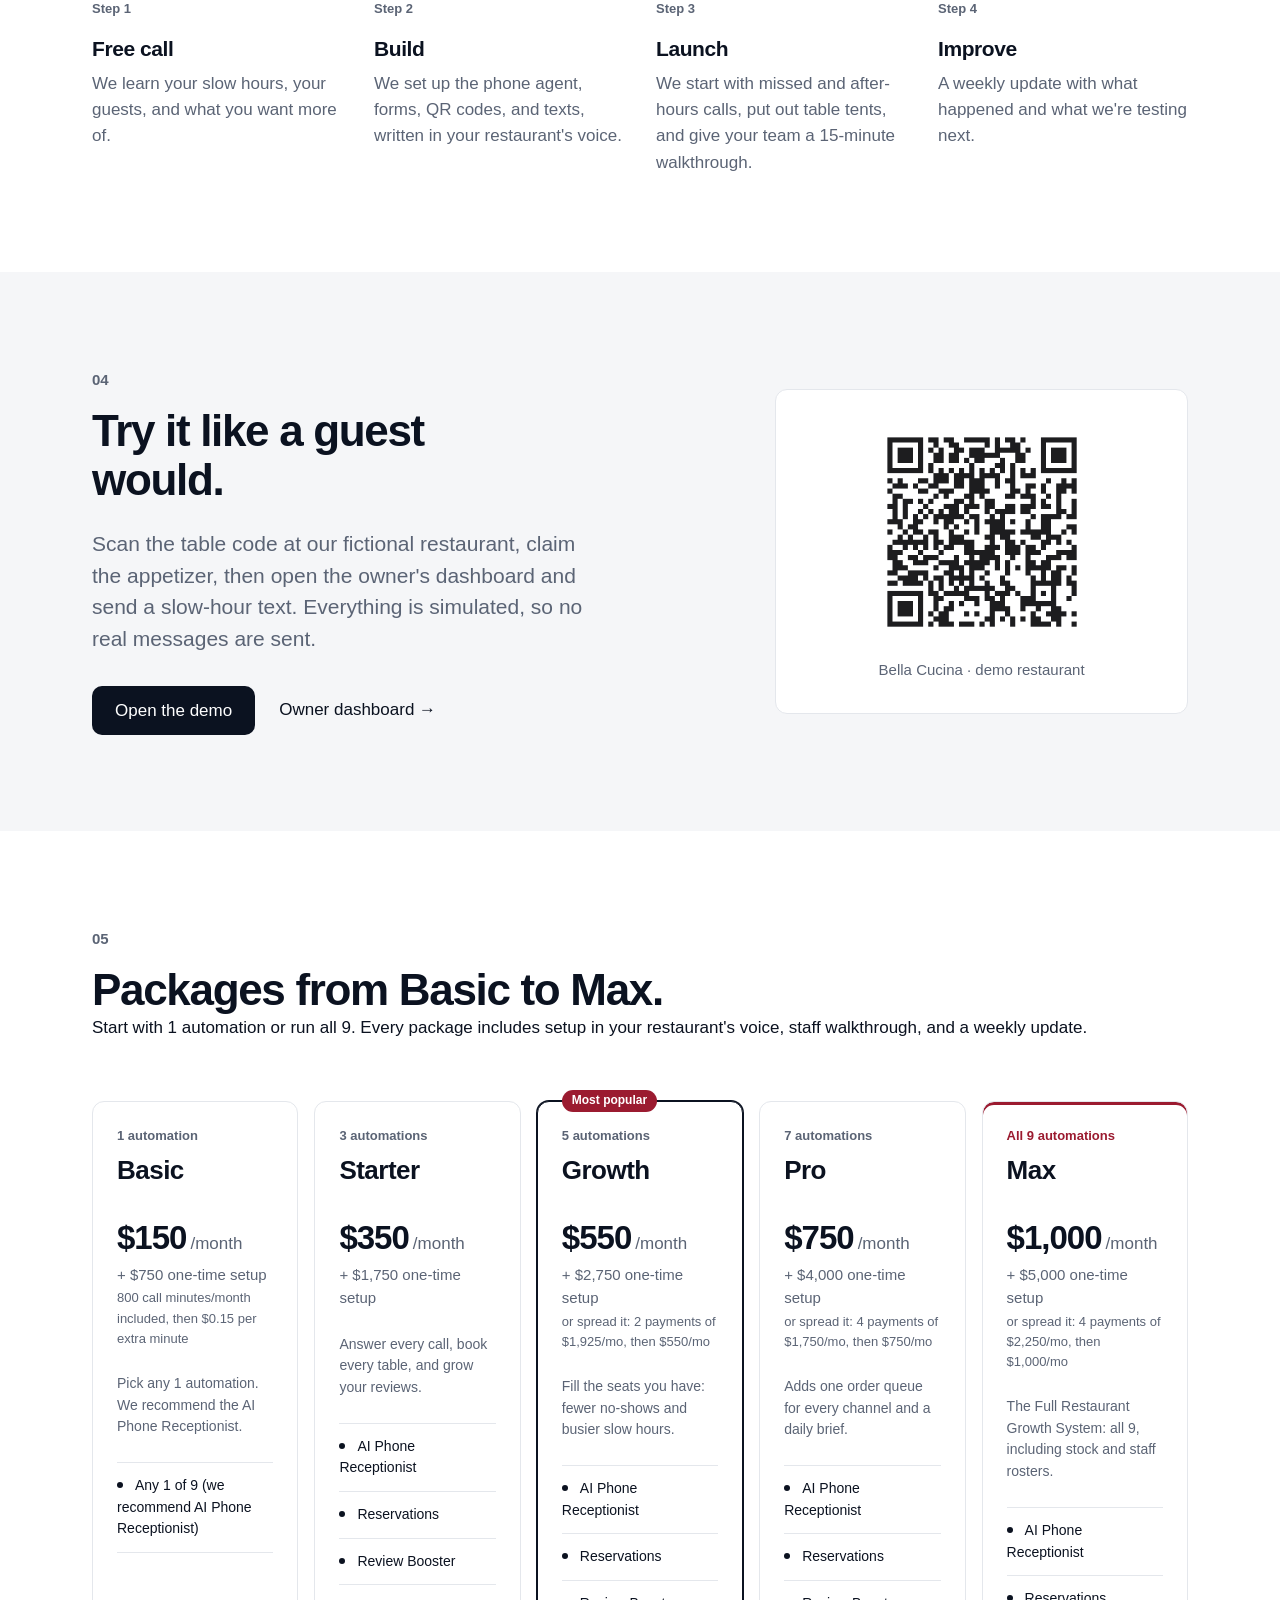
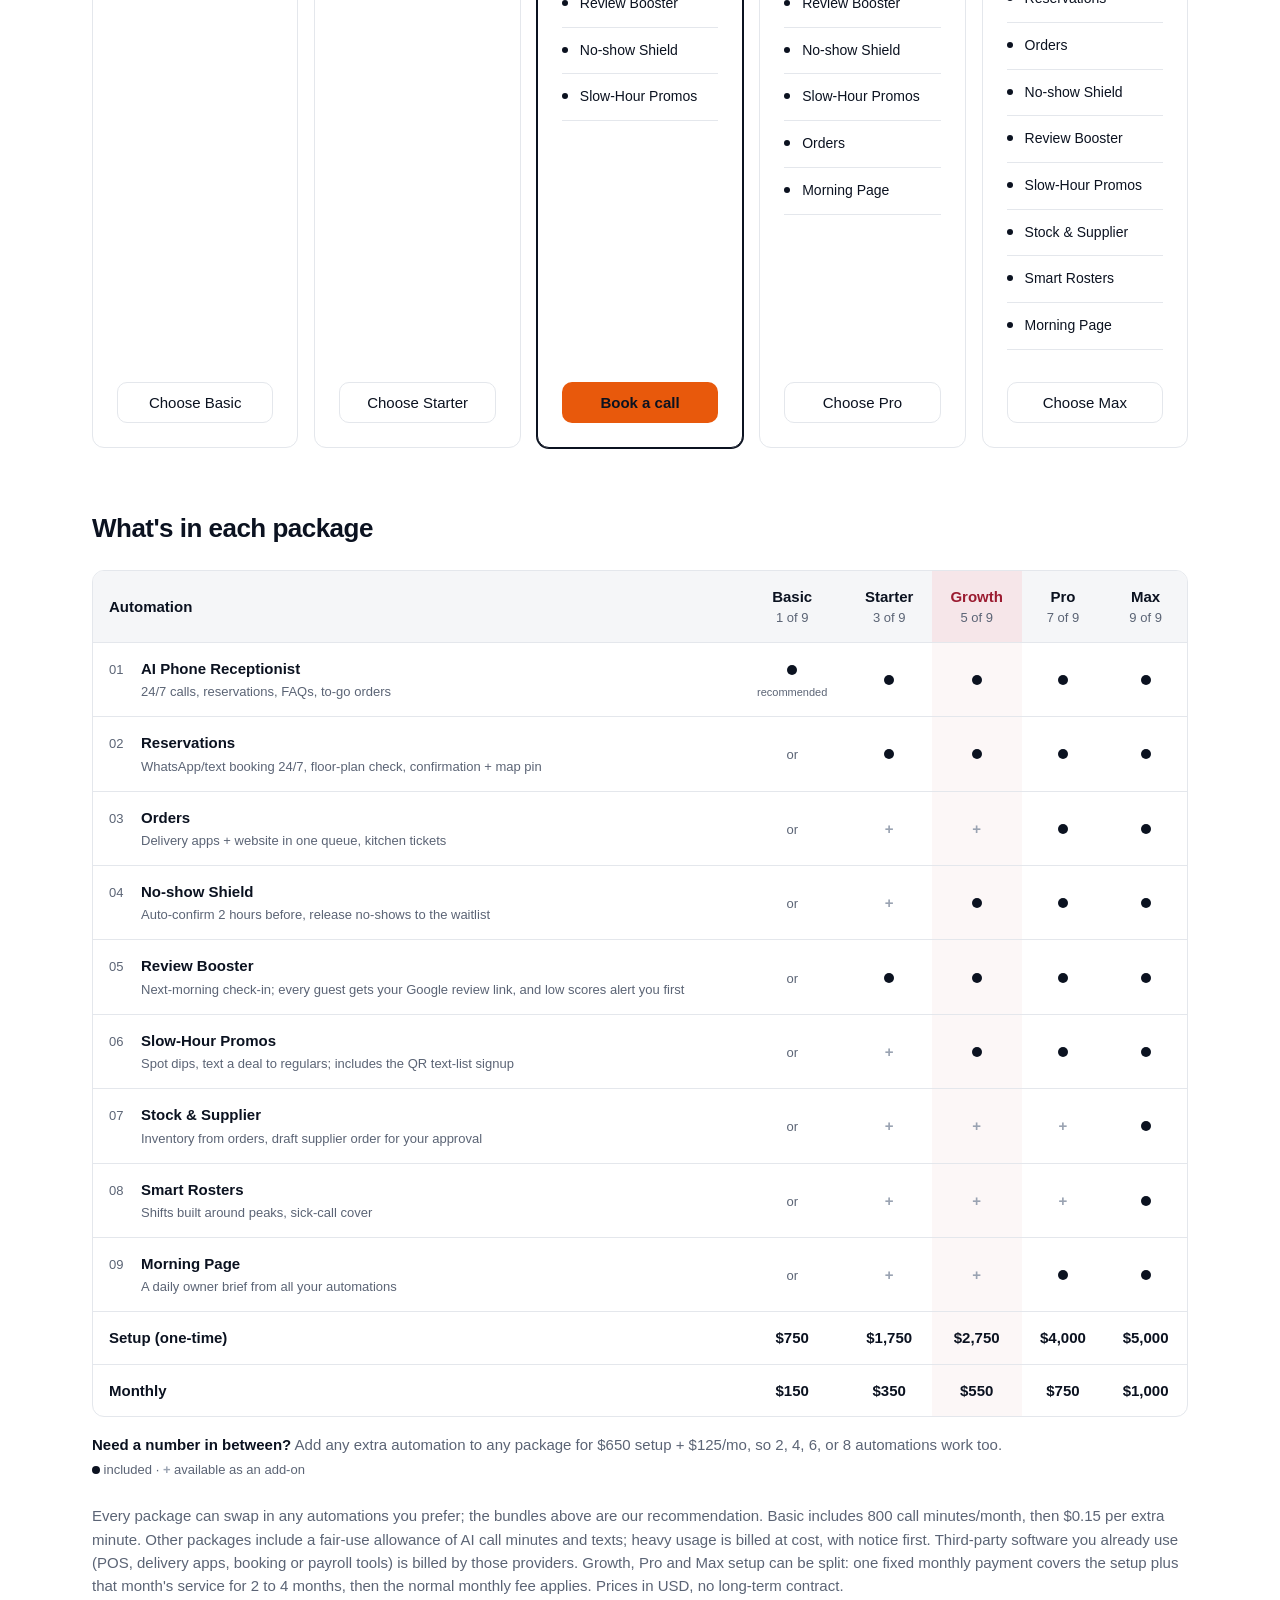
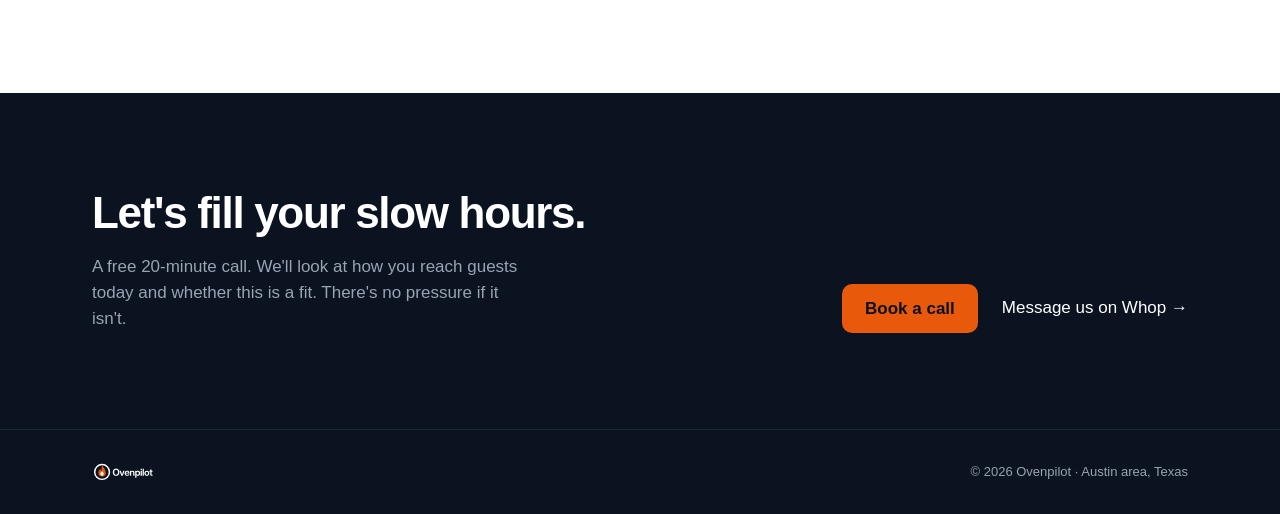
==== commit f183de51: "Review line without gating, drop rider texts, Basic 800-minute cap" ====
--- a/index.html
+++ b/index.html
@@ -66,9 +66,9 @@
       <div class="services">
         <article><span class="idx">01</span><div><h3>AI Phone Receptionist</h3><p>Answers every call 24/7. Takes reservations and to-go orders, answers hours and menu questions, and hands off to your staff when a person is needed.</p></div></article>
         <article><span class="idx">02</span><div><h3>Reservations</h3><p>Guests book by WhatsApp or text at any hour. It checks your floor plan, confirms the table, and sends a map pin.</p></div></article>
-        <article><span class="idx">03</span><div><h3>Orders</h3><p>Delivery-app and website orders land in one queue, print as kitchen tickets, and guests get a text when the rider is on the way.</p></div></article>
+        <article><span class="idx">03</span><div><h3>Orders</h3><p>Delivery-app and website orders land in one queue and print as kitchen tickets.</p></div></article>
         <article><span class="idx">04</span><div><h3>No-show Shield</h3><p>Every booking is confirmed automatically 2 hours ahead. Tables that don't confirm are released to the waitlist.</p></div></article>
-        <article><span class="idx">05</span><div><h3>Review Booster</h3><p>A friendly check-in the next morning. Happy 5-star guests are sent to Google; anything under 4 comes privately to you.</p></div></article>
+        <article><span class="idx">05</span><div><h3>Review Booster</h3><p>A friendly check-in the next morning. Every guest gets your Google review link, and low scores alert you first.</p></div></article>
         <article><span class="idx">06</span><div><h3>Slow-Hour Promos</h3><p>Spots quiet hours and texts a deal to your regulars. Includes the table-QR text-list signup from our demo.</p></div></article>
         <article><span class="idx">07</span><div><h3>Stock & Supplier</h3><p>Tracks inventory from what you sell and drafts the supplier order for you to approve.</p></div></article>
         <article><span class="idx">08</span><div><h3>Smart Rosters</h3><p>Builds shifts around your real peaks and finds cover when someone calls in sick.</p></div></article>
@@ -110,7 +110,7 @@
     <div class="container">
       <header class="sec-head wide"><span class="num">05</span><h2>Packages from Basic to Max.</h2><p class="sec-sub">Start with 1 automation or run all 9. Every package includes setup in your restaurant's voice, staff walkthrough, and a weekly update.</p></header>
       <div class="tiers" id="tiers" data-count="5">
-        <noscript><p>Basic (1 automation) $750 setup + $150/mo · Starter (3) $1,750 + $350/mo · Growth (5) $2,750 + $550/mo · Pro (7) $4,000 + $750/mo · Max (all 9, Full Restaurant Growth System) $5,000 + $1,000/mo. Extra automation $650 + $125/mo. Setup can be split: Growth 2 × $1,925/mo, Pro 4 × $1,750/mo, Max 4 × $2,250/mo, then the normal monthly fee.</p></noscript>
+        <noscript><p>Basic (1 automation) $750 setup + $150/mo, 800 call minutes/month included, then $0.15 per extra minute · Starter (3) $1,750 + $350/mo · Growth (5) $2,750 + $550/mo · Pro (7) $4,000 + $750/mo · Max (all 9, Full Restaurant Growth System) $5,000 + $1,000/mo. Extra automation $650 + $125/mo. Setup can be split: Growth 2 × $1,925/mo, Pro 4 × $1,750/mo, Max 4 × $2,250/mo, then the normal monthly fee.</p></noscript>
       </div>
       <div class="compare-wrap" id="compare-section">
         <h3 class="compare-title">What's in each package</h3>
--- a/style.css
+++ b/style.css
@@ -128,6 +128,7 @@
 .tier-price span{color:var(--slate);margin-left:var(--s1)}
 .tier-setup{color:var(--slate);font-size:var(--t-sm)}
 .tier-setup s{margin-left:var(--s1)}
+.tier-cap{color:var(--slate);font-size:var(--t-xs);margin-top:2px}
 .tier-split{color:var(--slate);font-size:var(--t-xs);margin-top:2px}
 .tier-summary{color:var(--slate);font-size:var(--t-sm);margin-top:var(--s4)}
 .tier ul{list-style:none;margin:var(--s4) 0 var(--s5);padding:0;border-top:1px solid var(--line);flex:1}
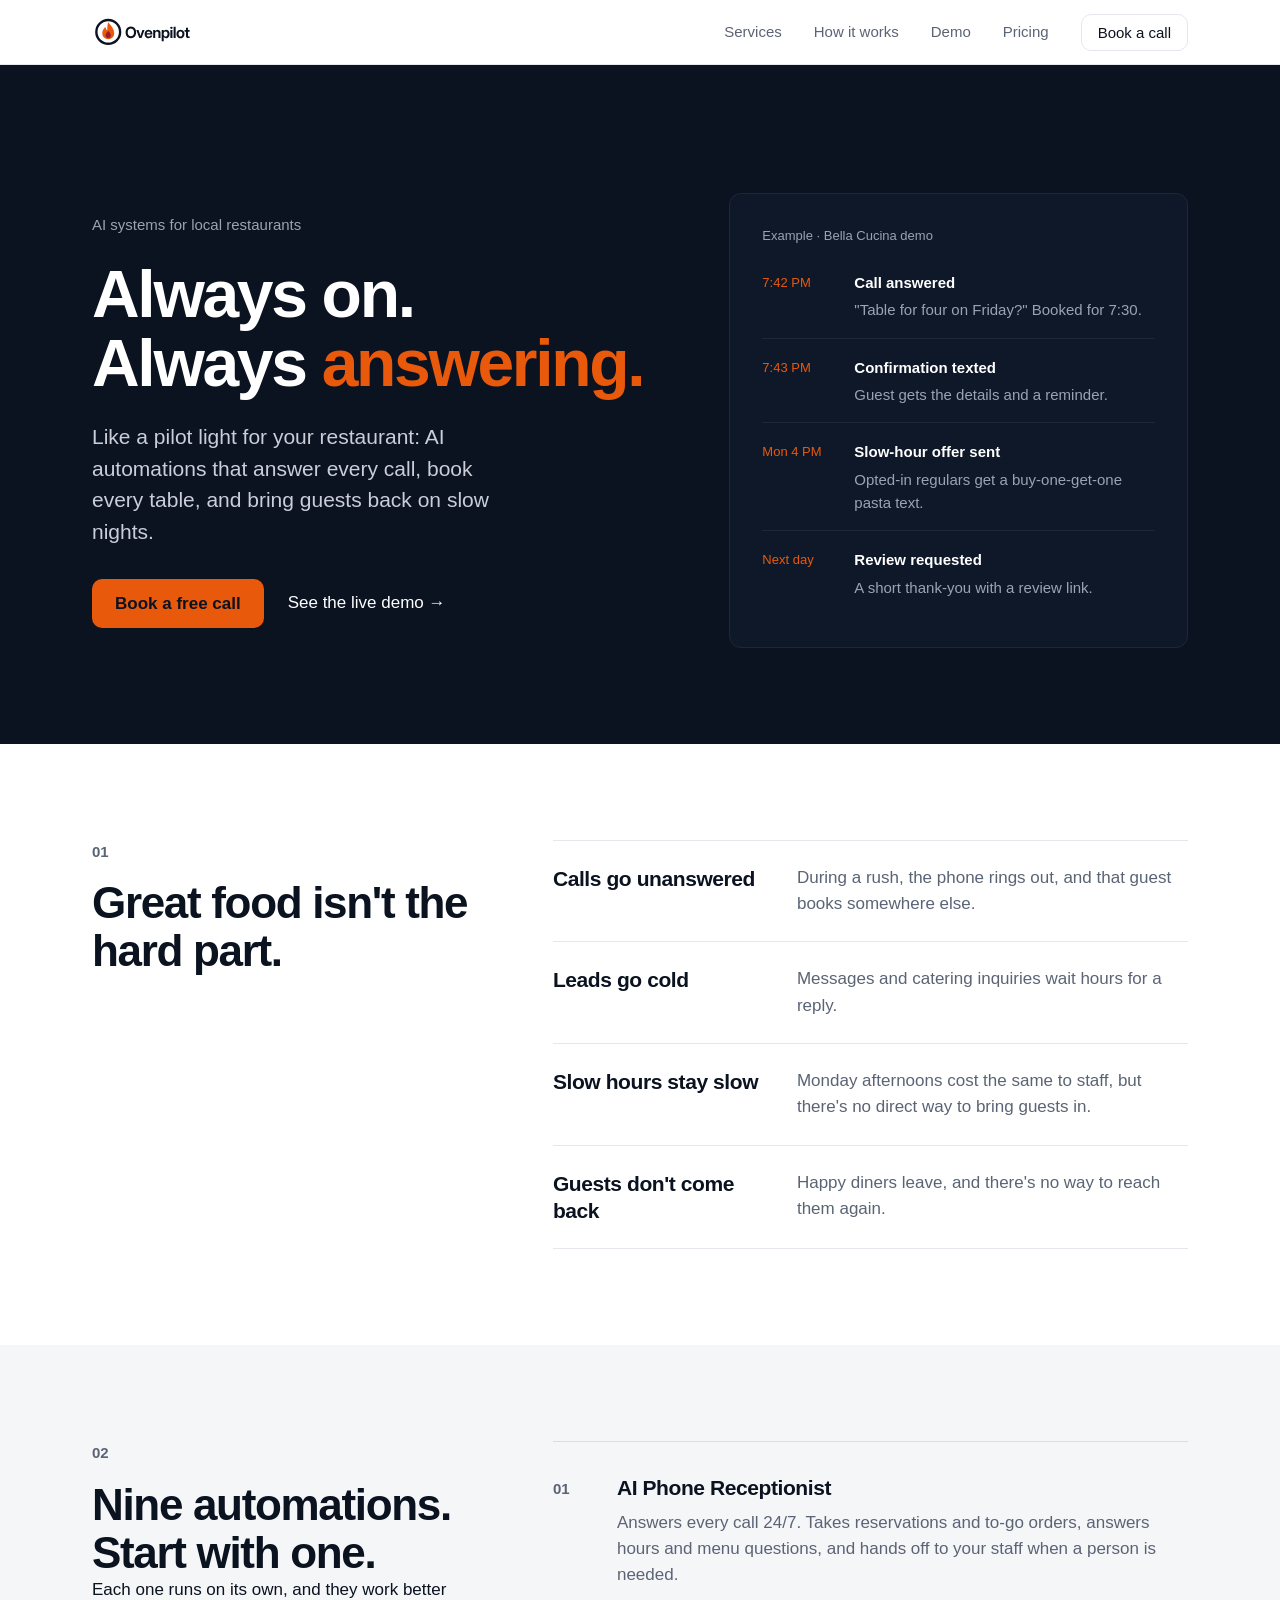
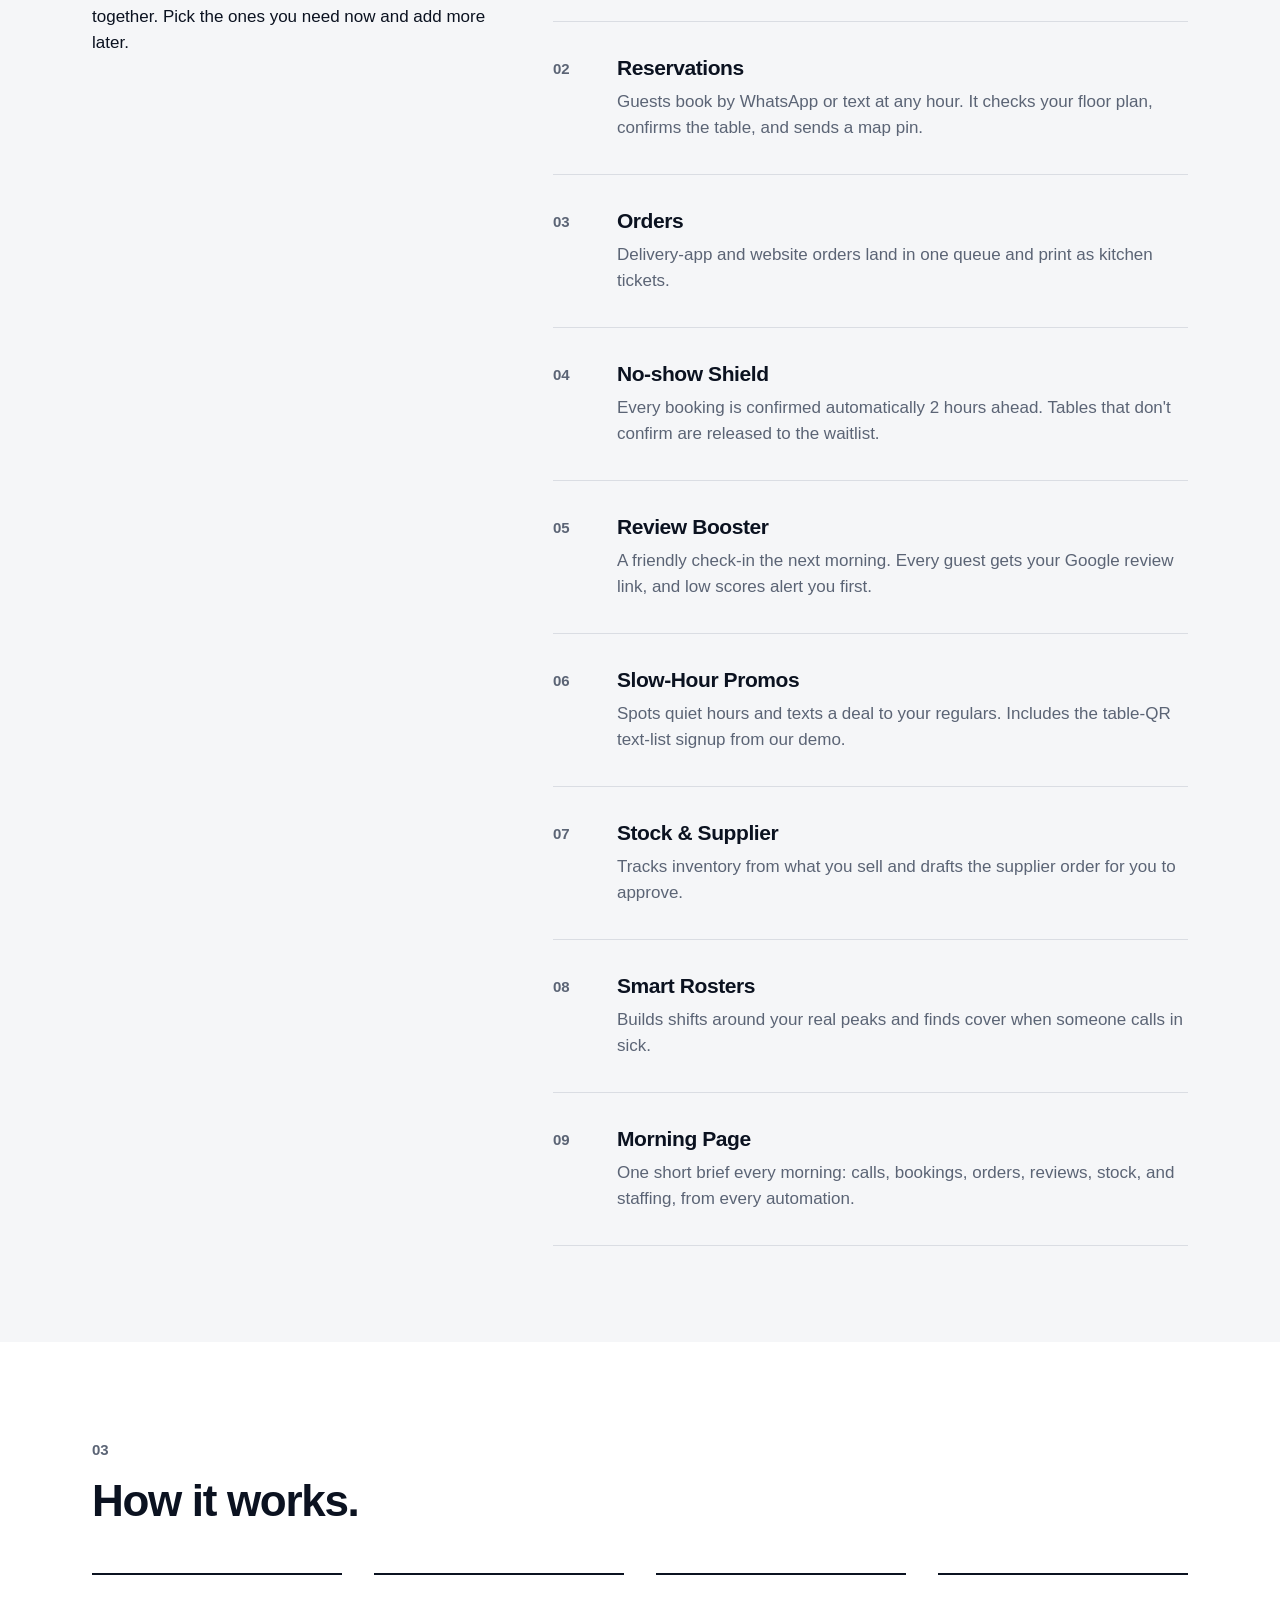
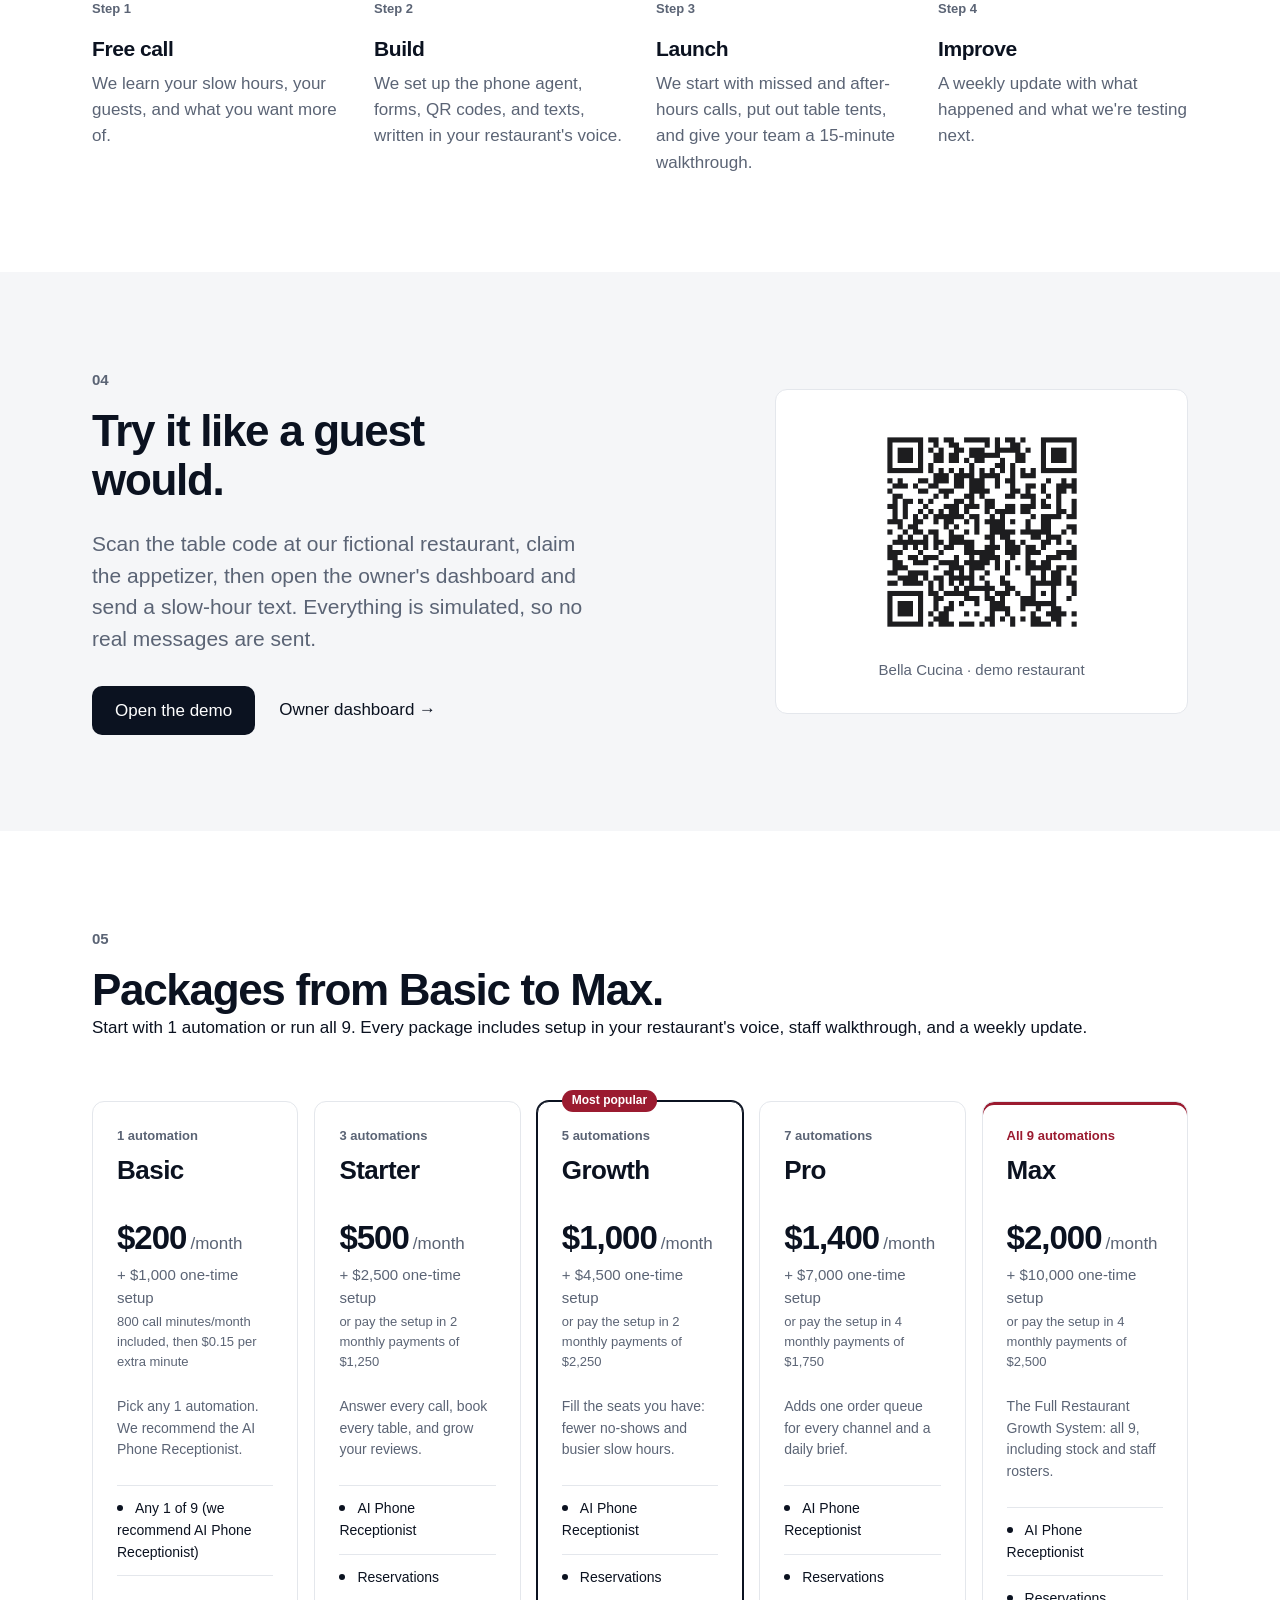
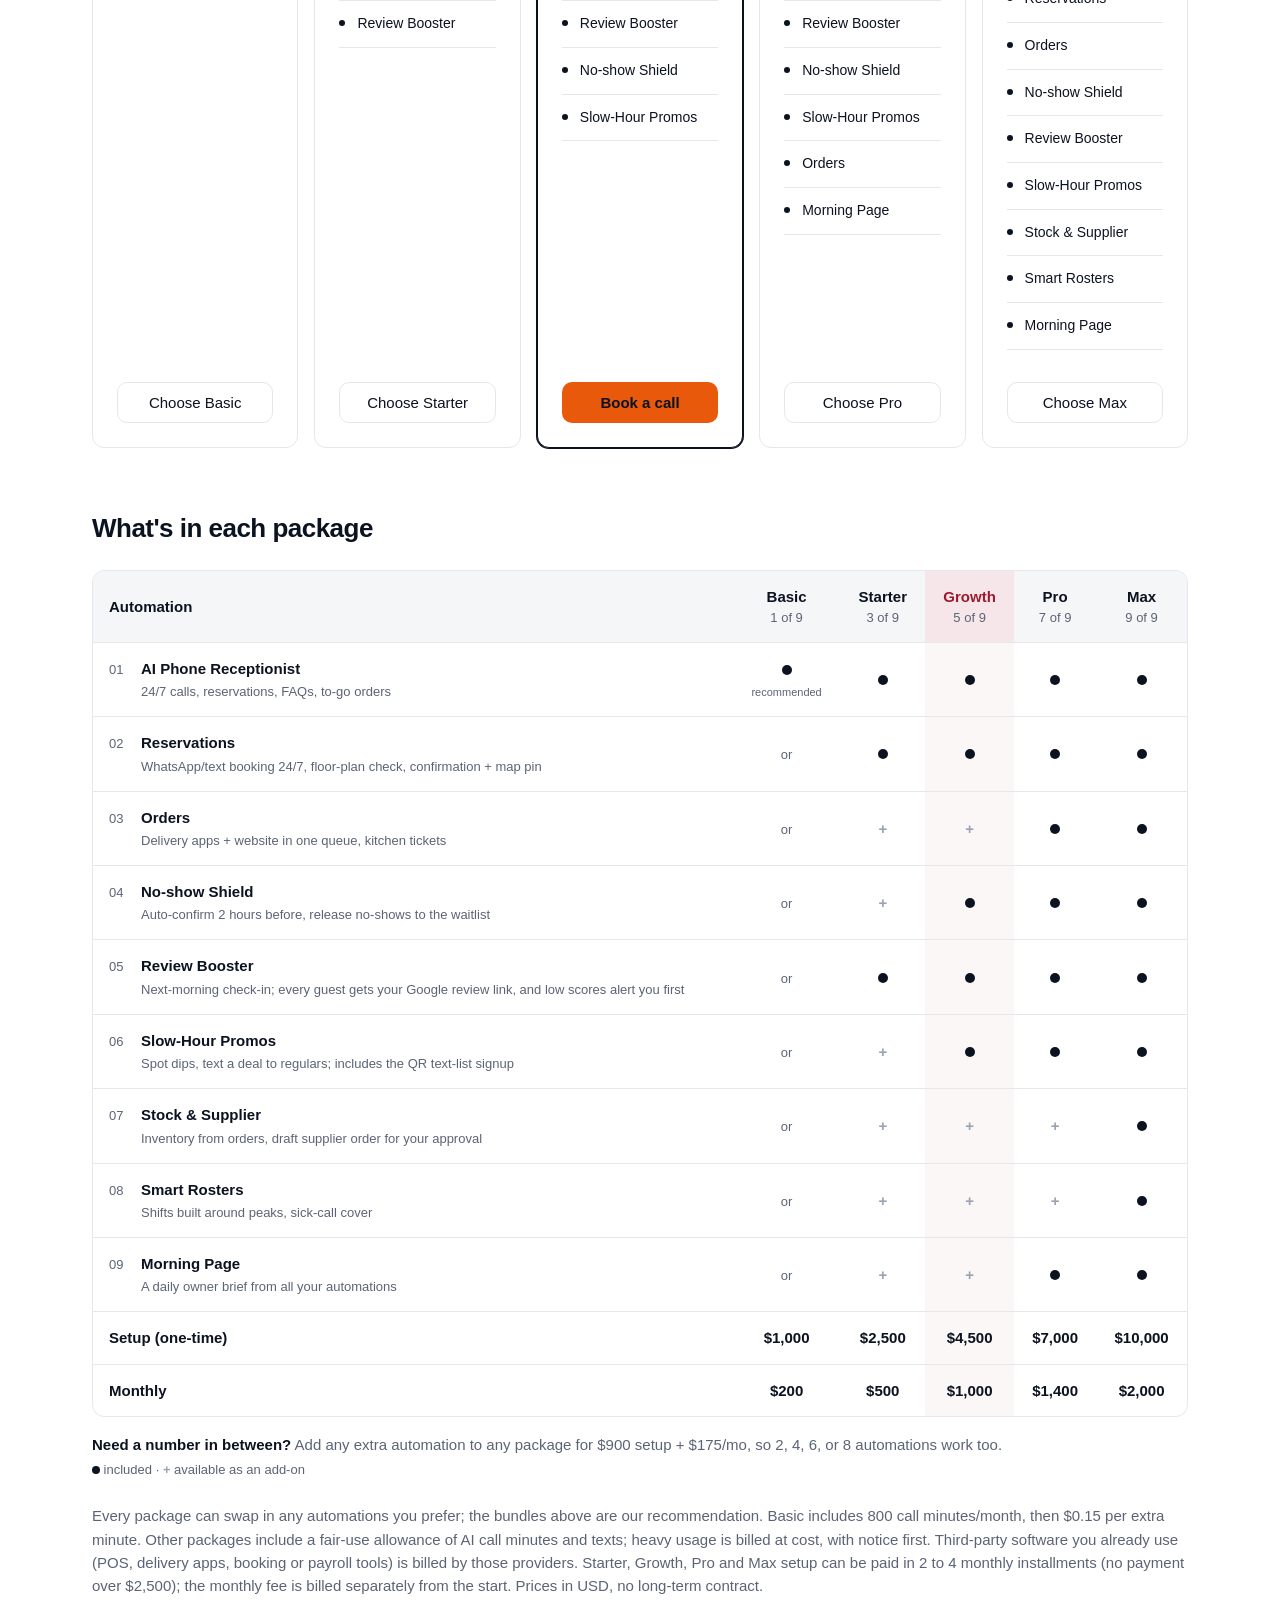
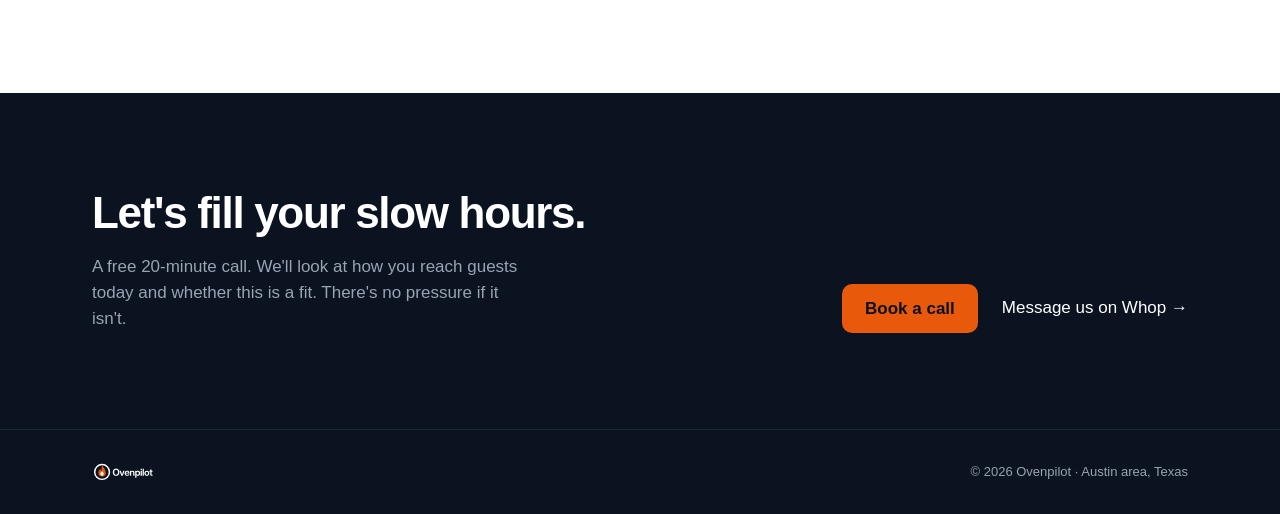
==== commit 5e056e42: "New price ladder (Nov 24): Basic $1,000/$200 to Max $10,000/$2,000, setup installments" ====
--- a/index.html
+++ b/index.html
@@ -110,7 +110,7 @@
     <div class="container">
       <header class="sec-head wide"><span class="num">05</span><h2>Packages from Basic to Max.</h2><p class="sec-sub">Start with 1 automation or run all 9. Every package includes setup in your restaurant's voice, staff walkthrough, and a weekly update.</p></header>
       <div class="tiers" id="tiers" data-count="5">
-        <noscript><p>Basic (1 automation) $750 setup + $150/mo, 800 call minutes/month included, then $0.15 per extra minute · Starter (3) $1,750 + $350/mo · Growth (5) $2,750 + $550/mo · Pro (7) $4,000 + $750/mo · Max (all 9, Full Restaurant Growth System) $5,000 + $1,000/mo. Extra automation $650 + $125/mo. Setup can be split: Growth 2 × $1,925/mo, Pro 4 × $1,750/mo, Max 4 × $2,250/mo, then the normal monthly fee.</p></noscript>
+        <noscript><p>Basic (1 automation) $1,000 setup + $200/mo, 800 call minutes/month included, then $0.15 per extra minute · Starter (3) $2,500 + $500/mo · Growth (5) $4,500 + $1,000/mo · Pro (7) $7,000 + $1,400/mo · Max (all 9, Full Restaurant Growth System) $10,000 + $2,000/mo. Extra automation $900 + $175/mo. Setup can be paid in monthly installments: Starter 2 × $1,250, Growth 2 × $2,250, Pro 4 × $1,750, Max 4 × $2,500, with the monthly fee billed separately.</p></noscript>
       </div>
       <div class="compare-wrap" id="compare-section">
         <h3 class="compare-title">What's in each package</h3>
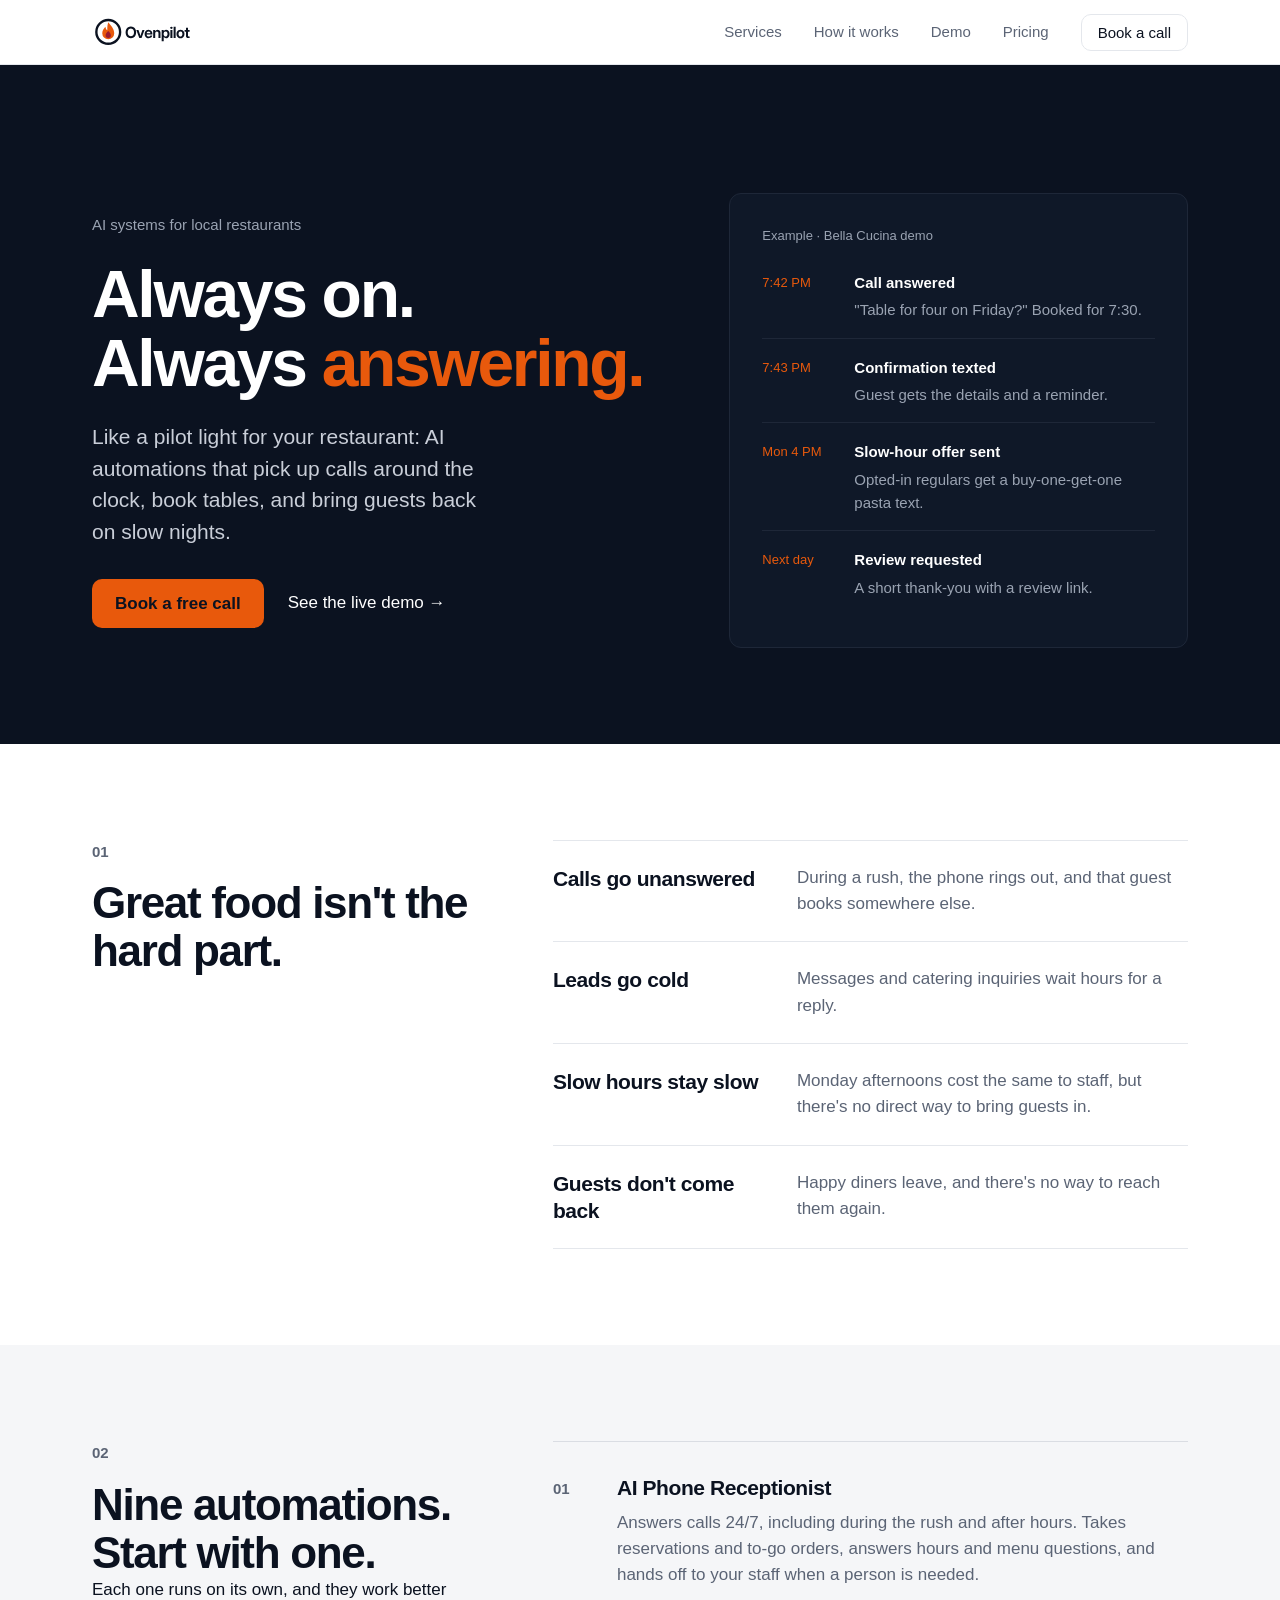
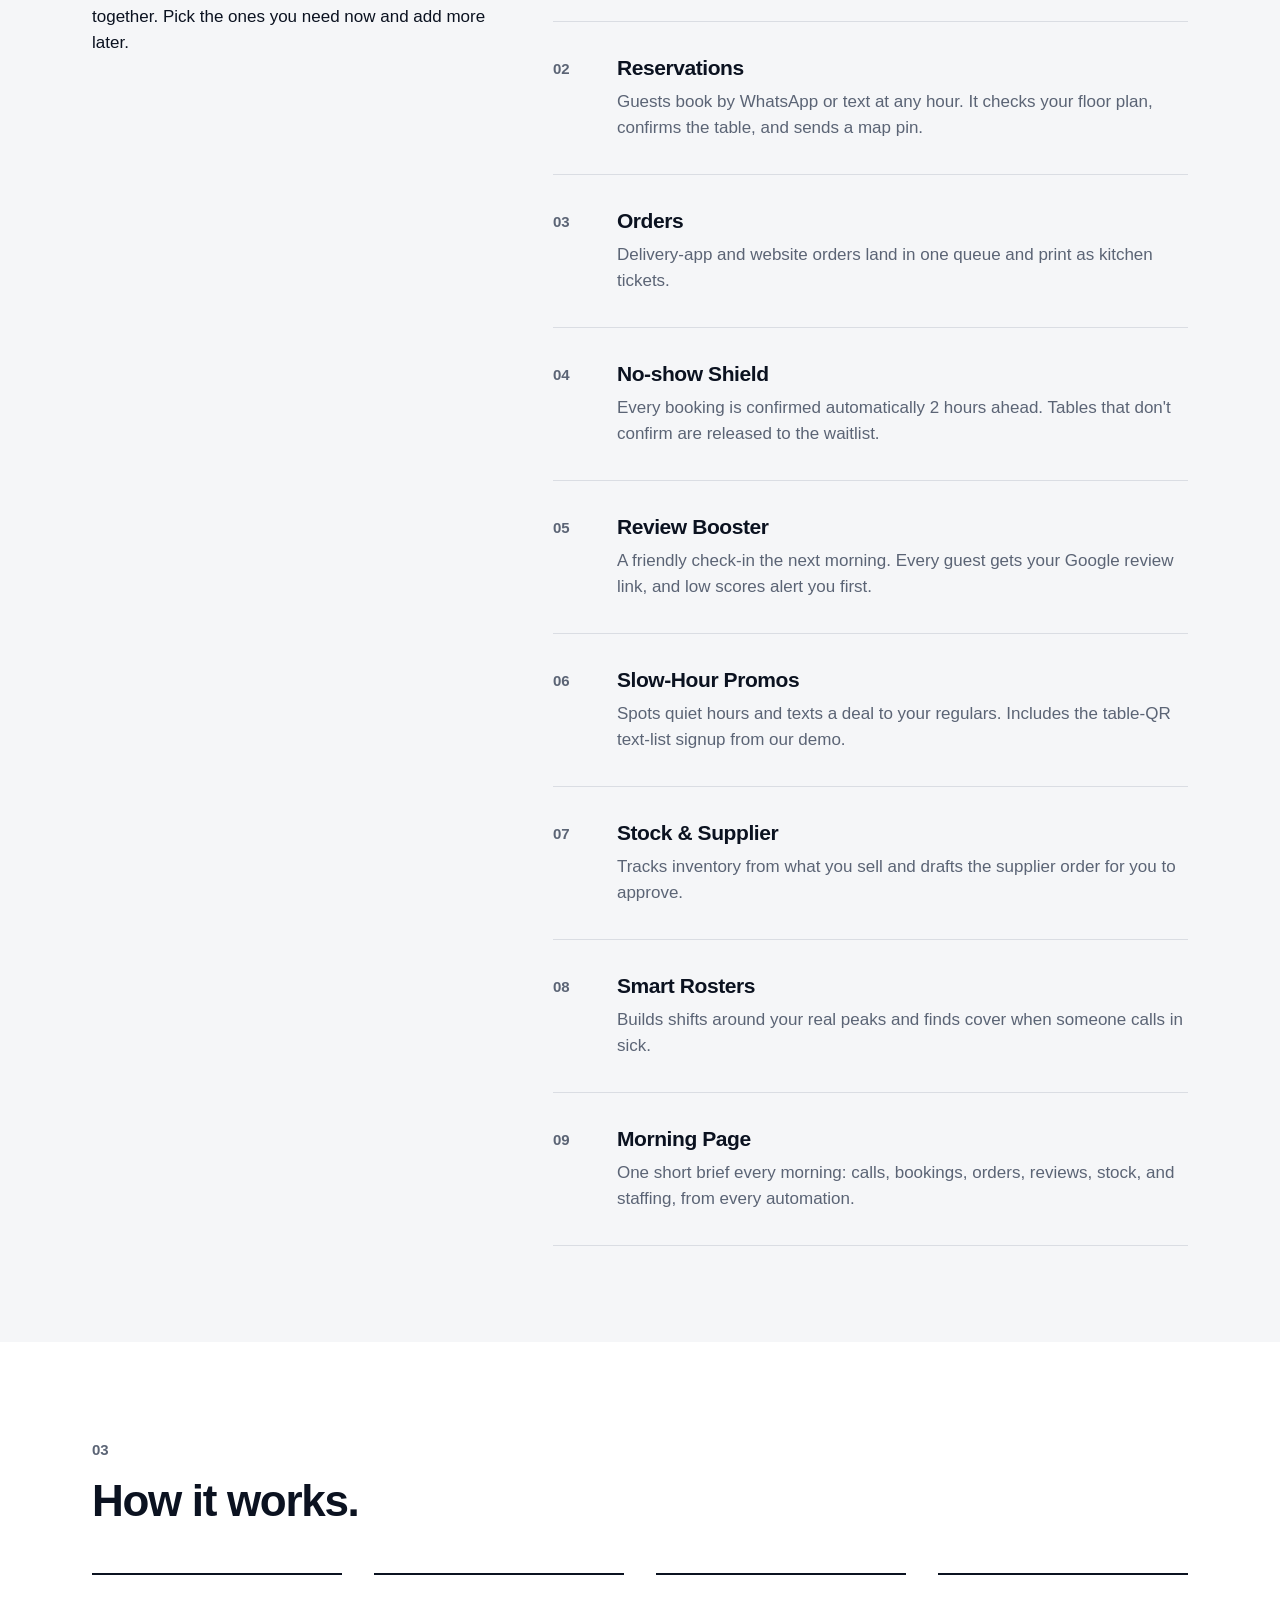
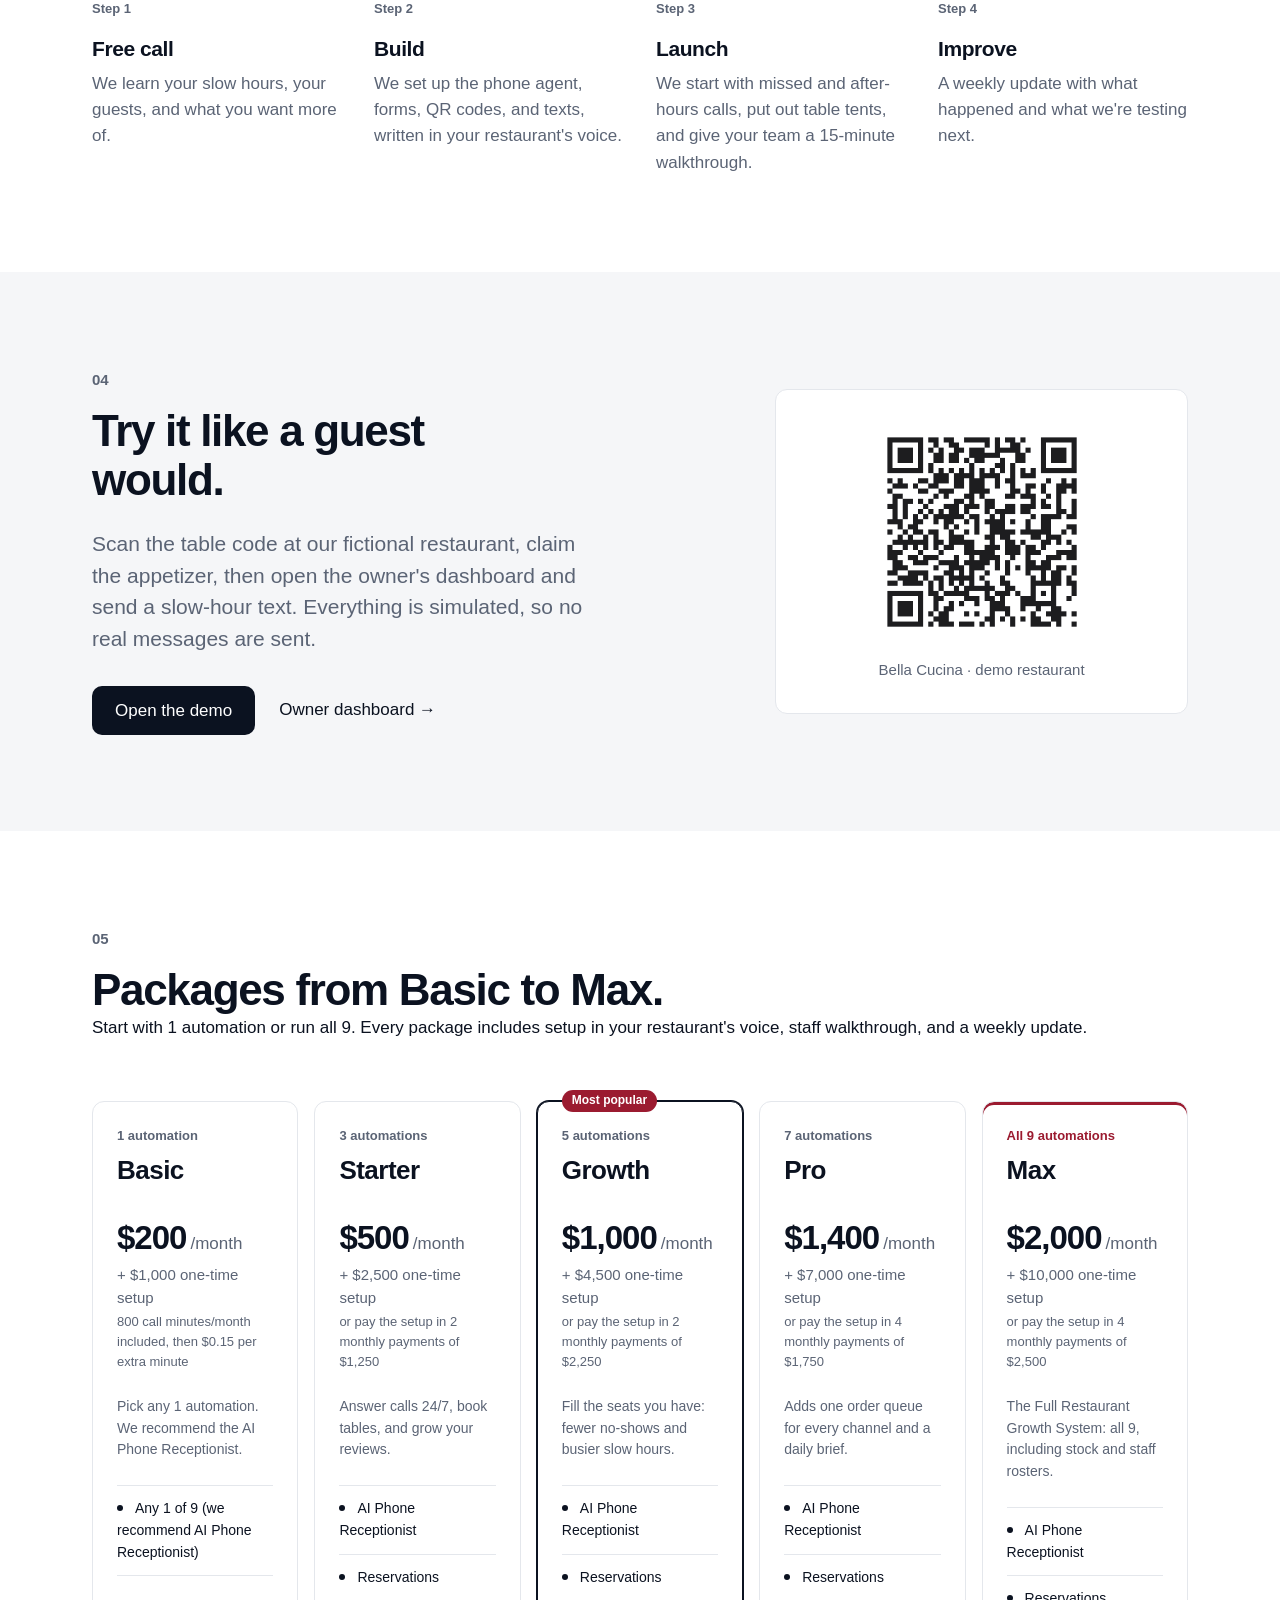
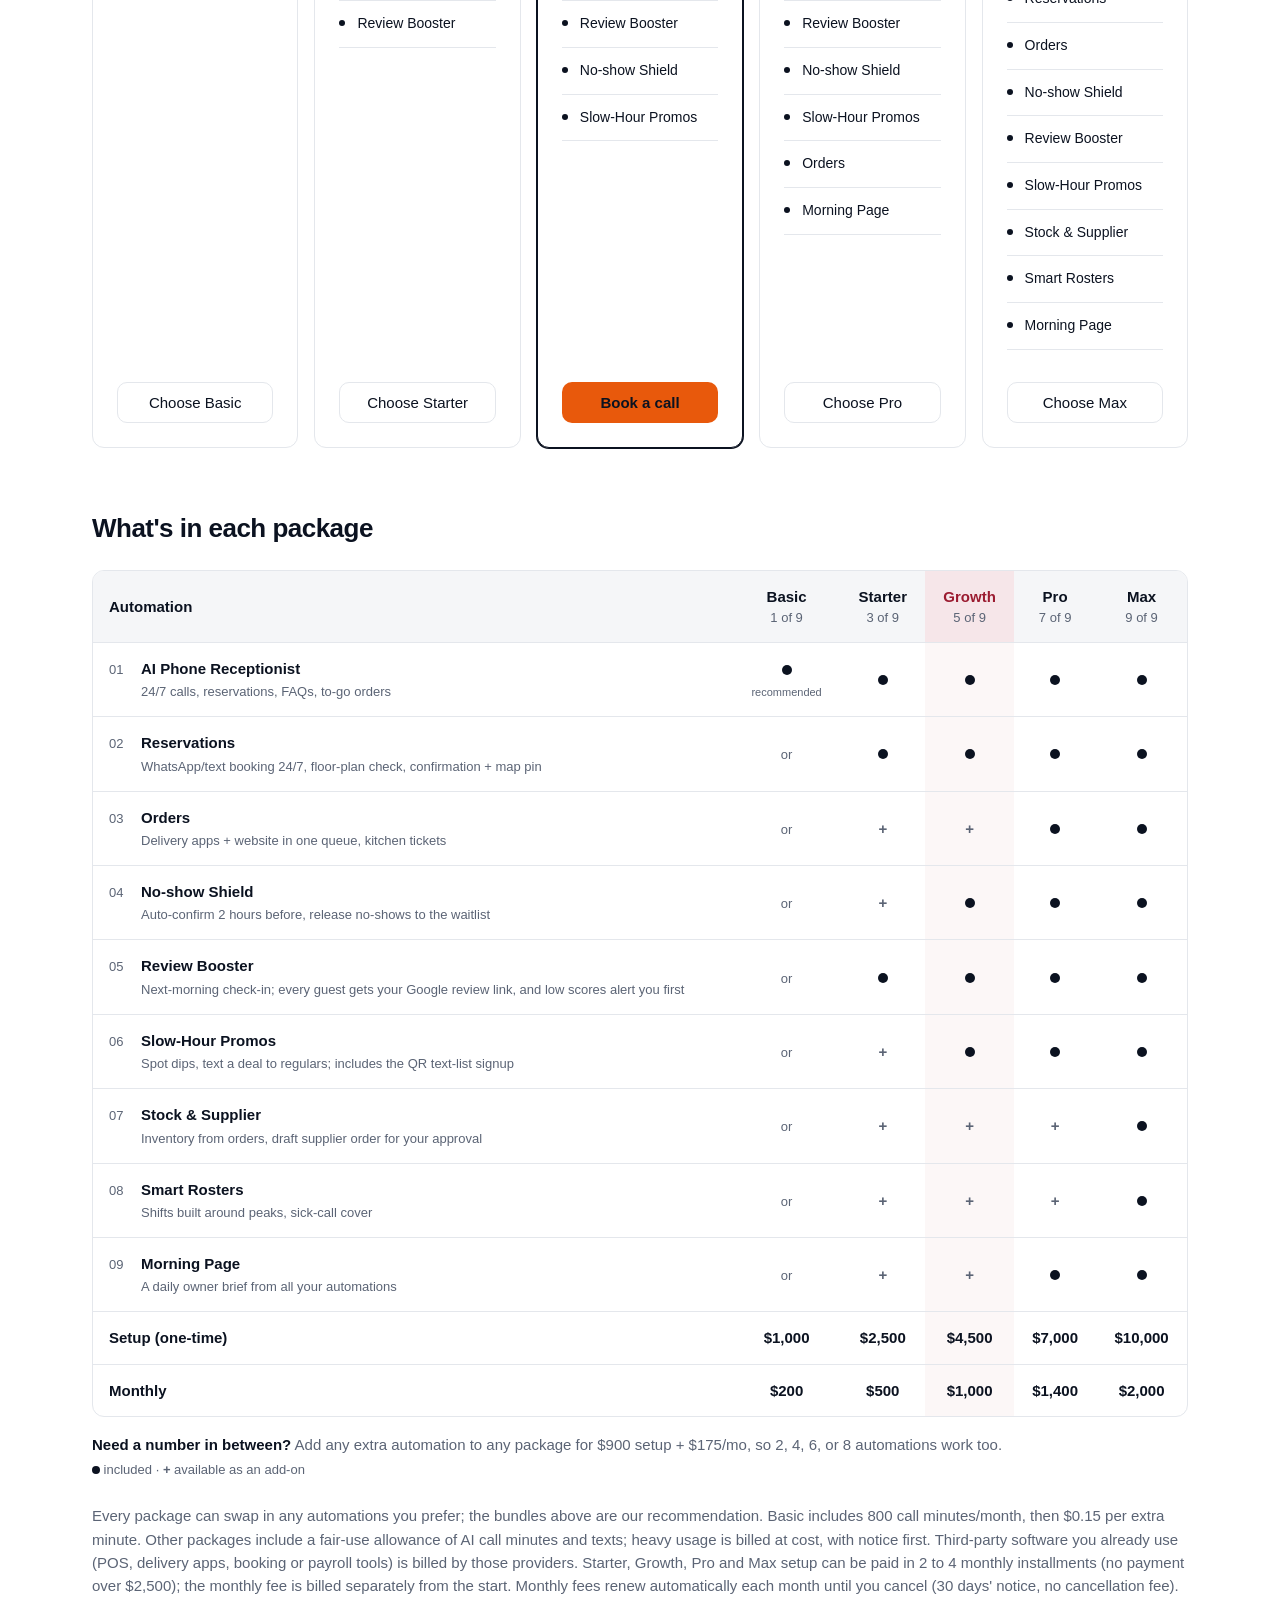
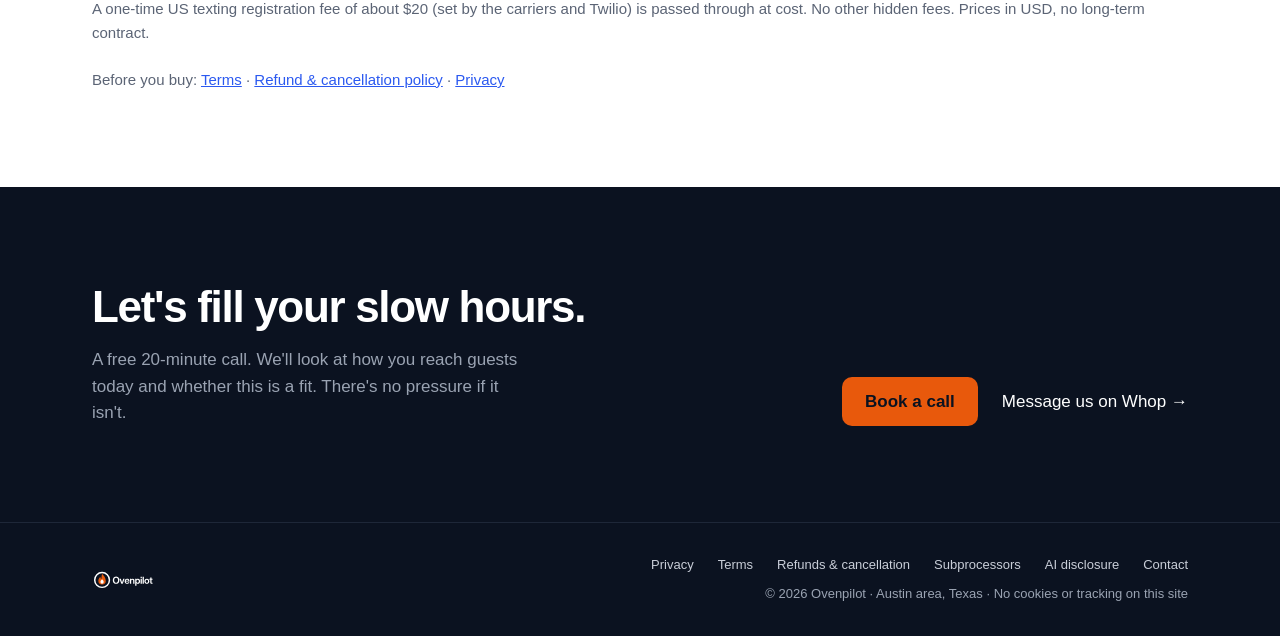
==== commit baea0078: "Legal pages (privacy, terms, refunds, subprocessors, AI), footer links, CSP + referrer meta, focus s" ====
--- a/index.html
+++ b/index.html
@@ -3,14 +3,17 @@
 <head>
 <meta charset="utf-8">
 <meta name="viewport" content="width=device-width,initial-scale=1">
+<meta http-equiv="Content-Security-Policy" content="default-src 'self'; script-src 'self'; style-src 'self'; img-src 'self' data:; font-src 'self'; connect-src 'self'; form-action 'self'; base-uri 'self'; object-src 'none'; upgrade-insecure-requests">
+<meta name="referrer" content="strict-origin-when-cross-origin">
 <title>Ovenpilot — AI systems for local restaurants</title>
 <meta name="description" content="Ovenpilot sets up 9 AI automations for local restaurants: phone receptionist, reservations, orders, no-show shield, reviews, promos, stock, rosters, and a morning brief.">
 <meta name="theme-color" content="#0B1220">
 <link rel="icon" type="image/svg+xml" href="assets/ovenpilot-app-icon.svg">
 <link rel="apple-touch-icon" href="assets/ovenpilot-app-icon-180.png">
 <link rel="stylesheet" href="style.css">
-<meta property="og:type" content="website"><meta property="og:url" content="https://taftbunker.github.io/ovenpilot/"><meta property="og:title" content="Ovenpilot: Always on. Always answering."><meta property="og:description" content="AI automations for local restaurants: answer every call, book every table, and bring guests back on slow nights."><meta property="og:image" content="https://taftbunker.github.io/ovenpilot/og.png"><meta name="twitter:card" content="summary_large_image"><link rel="canonical" href="https://taftbunker.github.io/ovenpilot/"></head>
+<meta property="og:type" content="website"><meta property="og:url" content="https://taftbunker.github.io/ovenpilot/"><meta property="og:title" content="Ovenpilot: Always on. Always answering."><meta property="og:description" content="AI automations for local restaurants: calls answered around the clock, tables booked, and guests brought back on slow nights."><meta property="og:image" content="https://taftbunker.github.io/ovenpilot/og.png"><meta name="twitter:card" content="summary_large_image"><link rel="canonical" href="https://taftbunker.github.io/ovenpilot/"></head>
 <body>
+<a class="skip" href="#top">Skip to content</a>
 <header class="nav">
   <div class="container nav-inner">
     <a class="logo" href="#top" aria-label="Ovenpilot home"><img src="assets/ovenpilot-logo.svg" alt="Ovenpilot" height="26"></a>
@@ -28,7 +31,7 @@
       <div class="hero-copy">
         <p class="kicker">AI systems for local restaurants</p>
         <h1>Always on.<br>Always <span class="hl">answering.</span></h1>
-        <p class="lead">Like a pilot light for your restaurant: AI automations that answer every call, book every table, and bring guests back on slow nights.</p>
+        <p class="lead">Like a pilot light for your restaurant: AI automations that pick up calls around the clock, book tables, and bring guests back on slow nights.</p>
         <div class="actions">
           <a class="btn btn-primary" href="https://whop.com/ovenpilot">Book a free call</a>
           <a class="link-arrow" href="#demo">See the live demo</a>
@@ -64,7 +67,7 @@
     <div class="container split">
       <header class="sec-head"><span class="num">02</span><h2>Nine automations. Start with one.</h2><p class="sec-sub">Each one runs on its own, and they work better together. Pick the ones you need now and add more later.</p></header>
       <div class="services">
-        <article><span class="idx">01</span><div><h3>AI Phone Receptionist</h3><p>Answers every call 24/7. Takes reservations and to-go orders, answers hours and menu questions, and hands off to your staff when a person is needed.</p></div></article>
+        <article><span class="idx">01</span><div><h3>AI Phone Receptionist</h3><p>Answers calls 24/7, including during the rush and after hours. Takes reservations and to-go orders, answers hours and menu questions, and hands off to your staff when a person is needed.</p></div></article>
         <article><span class="idx">02</span><div><h3>Reservations</h3><p>Guests book by WhatsApp or text at any hour. It checks your floor plan, confirms the table, and sends a map pin.</p></div></article>
         <article><span class="idx">03</span><div><h3>Orders</h3><p>Delivery-app and website orders land in one queue and print as kitchen tickets.</p></div></article>
         <article><span class="idx">04</span><div><h3>No-show Shield</h3><p>Every booking is confirmed automatically 2 hours ahead. Tables that don't confirm are released to the waitlist.</p></div></article>
@@ -110,7 +113,7 @@
     <div class="container">
       <header class="sec-head wide"><span class="num">05</span><h2>Packages from Basic to Max.</h2><p class="sec-sub">Start with 1 automation or run all 9. Every package includes setup in your restaurant's voice, staff walkthrough, and a weekly update.</p></header>
       <div class="tiers" id="tiers" data-count="5">
-        <noscript><p>Basic (1 automation) $1,000 setup + $200/mo, 800 call minutes/month included, then $0.15 per extra minute · Starter (3) $2,500 + $500/mo · Growth (5) $4,500 + $1,000/mo · Pro (7) $7,000 + $1,400/mo · Max (all 9, Full Restaurant Growth System) $10,000 + $2,000/mo. Extra automation $900 + $175/mo. Setup can be paid in monthly installments: Starter 2 × $1,250, Growth 2 × $2,250, Pro 4 × $1,750, Max 4 × $2,500, with the monthly fee billed separately.</p></noscript>
+        <noscript><p>Basic (1 automation) $1,000 setup + $200/mo, 800 call minutes/month included, then $0.15 per extra minute · Starter (3) $2,500 + $500/mo · Growth (5) $4,500 + $1,000/mo · Pro (7) $7,000 + $1,400/mo · Max (all 9, Full Restaurant Growth System) $10,000 + $2,000/mo. Extra automation $900 + $175/mo. Setup can be paid in monthly installments: Starter 2 × $1,250, Growth 2 × $2,250, Pro 4 × $1,750, Max 4 × $2,500, with the monthly fee billed separately. Monthly fees renew automatically until you cancel (30 days' notice). A one-time US texting registration fee of about $20 is passed through at cost.</p></noscript>
       </div>
       <div class="compare-wrap" id="compare-section">
         <h3 class="compare-title">What's in each package</h3>
@@ -118,6 +121,7 @@
         <p class="addon" id="addon"></p>
       </div>
       <p class="fine" id="pricing-note"></p>
+      <p class="fine">Before you buy: <a href="terms.html">Terms</a> · <a href="refunds.html">Refund &amp; cancellation policy</a> · <a href="privacy.html">Privacy</a></p>
     </div>
   </section>
 
@@ -136,7 +140,10 @@
 <footer class="foot">
   <div class="container foot-inner">
     <img src="assets/ovenpilot-logo-white.svg" alt="Ovenpilot" height="20">
-    <span>© 2026 Ovenpilot · Austin area, Texas</span>
+    <div class="foot-meta">
+      <nav aria-label="Legal"><ul class="foot-links"><li><a href="privacy.html">Privacy</a></li><li><a href="terms.html">Terms</a></li><li><a href="refunds.html">Refunds &amp; cancellation</a></li><li><a href="subprocessors.html">Subprocessors</a></li><li><a href="ai.html">AI disclosure</a></li><li><a href="https://whop.com/ovenpilot">Contact</a></li></ul></nav>
+      <span>© 2026 Ovenpilot · Austin area, Texas · No cookies or tracking on this site</span>
+    </div>
   </div>
 </footer>
 <script src="pricing.js"></script>
--- a/style.css
+++ b/style.css
@@ -105,7 +105,7 @@
 .compare .feat{background:rgba(155,27,48,.035)}
 .compare thead th.feat{background:#F6E6E9;color:var(--cherry)}
 .dot{display:inline-block;width:10px;height:10px;border-radius:50%;background:var(--ink)}
-.dash{color:var(--fog);font-weight:600}
+.dash{color:var(--slate);font-weight:600} /* slate, not fog: 5.96:1 on white (WCAG AA) */
 .or{color:var(--slate);font-size:var(--t-xs)}
 .compare tfoot th,.compare tfoot td{font-weight:600;font-variant-numeric:tabular-nums}
 .compare tfoot tr:last-child th,.compare tfoot tr:last-child td{border-bottom:0}
@@ -168,3 +168,40 @@
 .tiers[data-count="5"] .btn{padding:12px 10px;font-size:var(--t-sm);white-space:nowrap}
 .tiers[data-count="5"] .tier-summary,.tiers[data-count="5"] .tier li{font-size:14px}
 .compare thead th:first-child{text-align:left}
+
+/* accessibility: visible keyboard focus everywhere, skip link */
+:focus-visible{outline:3px solid var(--blue);outline-offset:3px;border-radius:4px}
+.hero :focus-visible,.cta :focus-visible,.foot :focus-visible{outline-color:#FFFFFF}
+.btn:focus-visible{outline-offset:2px}
+.skip{position:absolute;left:var(--s3);top:-60px;z-index:50;background:var(--ink);color:var(--white);padding:10px 16px;border-radius:var(--r-btn);font-weight:600}
+.skip:focus{top:var(--s3)}
+
+/* footer links (every page) */
+.foot-links{display:flex;flex-wrap:wrap;gap:var(--s2) var(--s4);list-style:none;margin:0;padding:0}
+.foot-links a{color:#C9CED8}
+.foot-links a:hover{color:var(--white);text-decoration:underline}
+.foot-meta{display:flex;flex-direction:column;gap:var(--s2);align-items:flex-end;text-align:right}
+@media (max-width:640px){.foot-meta{align-items:flex-start;text-align:left}}
+.fine a{color:var(--blue);text-decoration:underline}
+
+/* legal pages */
+.legal{padding:var(--s7) 0 var(--s8)}
+.legal .container{max-width:820px}
+.legal .kicker{color:var(--slate);margin-bottom:var(--s2)}
+.legal h1{font-size:var(--t-2xl);line-height:1.1;letter-spacing:-.03em}
+.legal .updated{color:var(--slate);font-size:var(--t-sm);margin-top:var(--s3)}
+.legal .summary{background:var(--mist);border-radius:var(--r-card);padding:var(--s4) var(--s5);margin:var(--s5) 0}
+.legal .summary h2{font-size:var(--t-md);margin:0 0 var(--s2)}
+.legal h2{font-size:var(--t-lg);margin:var(--s6) 0 var(--s3);letter-spacing:-.02em}
+.legal h3{font-size:var(--t-base);margin:var(--s4) 0 var(--s2)}
+.legal p,.legal li{color:#2A3242;max-width:var(--measure)}
+.legal p+p{margin-top:var(--s3)}
+.legal ul{padding-left:1.2em;margin:var(--s2) 0}
+.legal li{margin:6px 0}
+.legal a{color:var(--blue);text-decoration:underline}
+.legal table{width:100%;border-collapse:collapse;font-size:var(--t-sm);margin:var(--s3) 0}
+.legal th,.legal td{border-bottom:1px solid var(--line);padding:10px 12px;text-align:left;vertical-align:top}
+.legal thead th{background:var(--mist);font-weight:600}
+.legal .note{border-left:3px solid var(--orange);padding:var(--s2) var(--s4);margin:var(--s4) 0;background:#FFF7F1}
+.legal nav.toc{margin-top:var(--s4);font-size:var(--t-sm)}
+.legal nav.toc a{margin-right:var(--s4)}
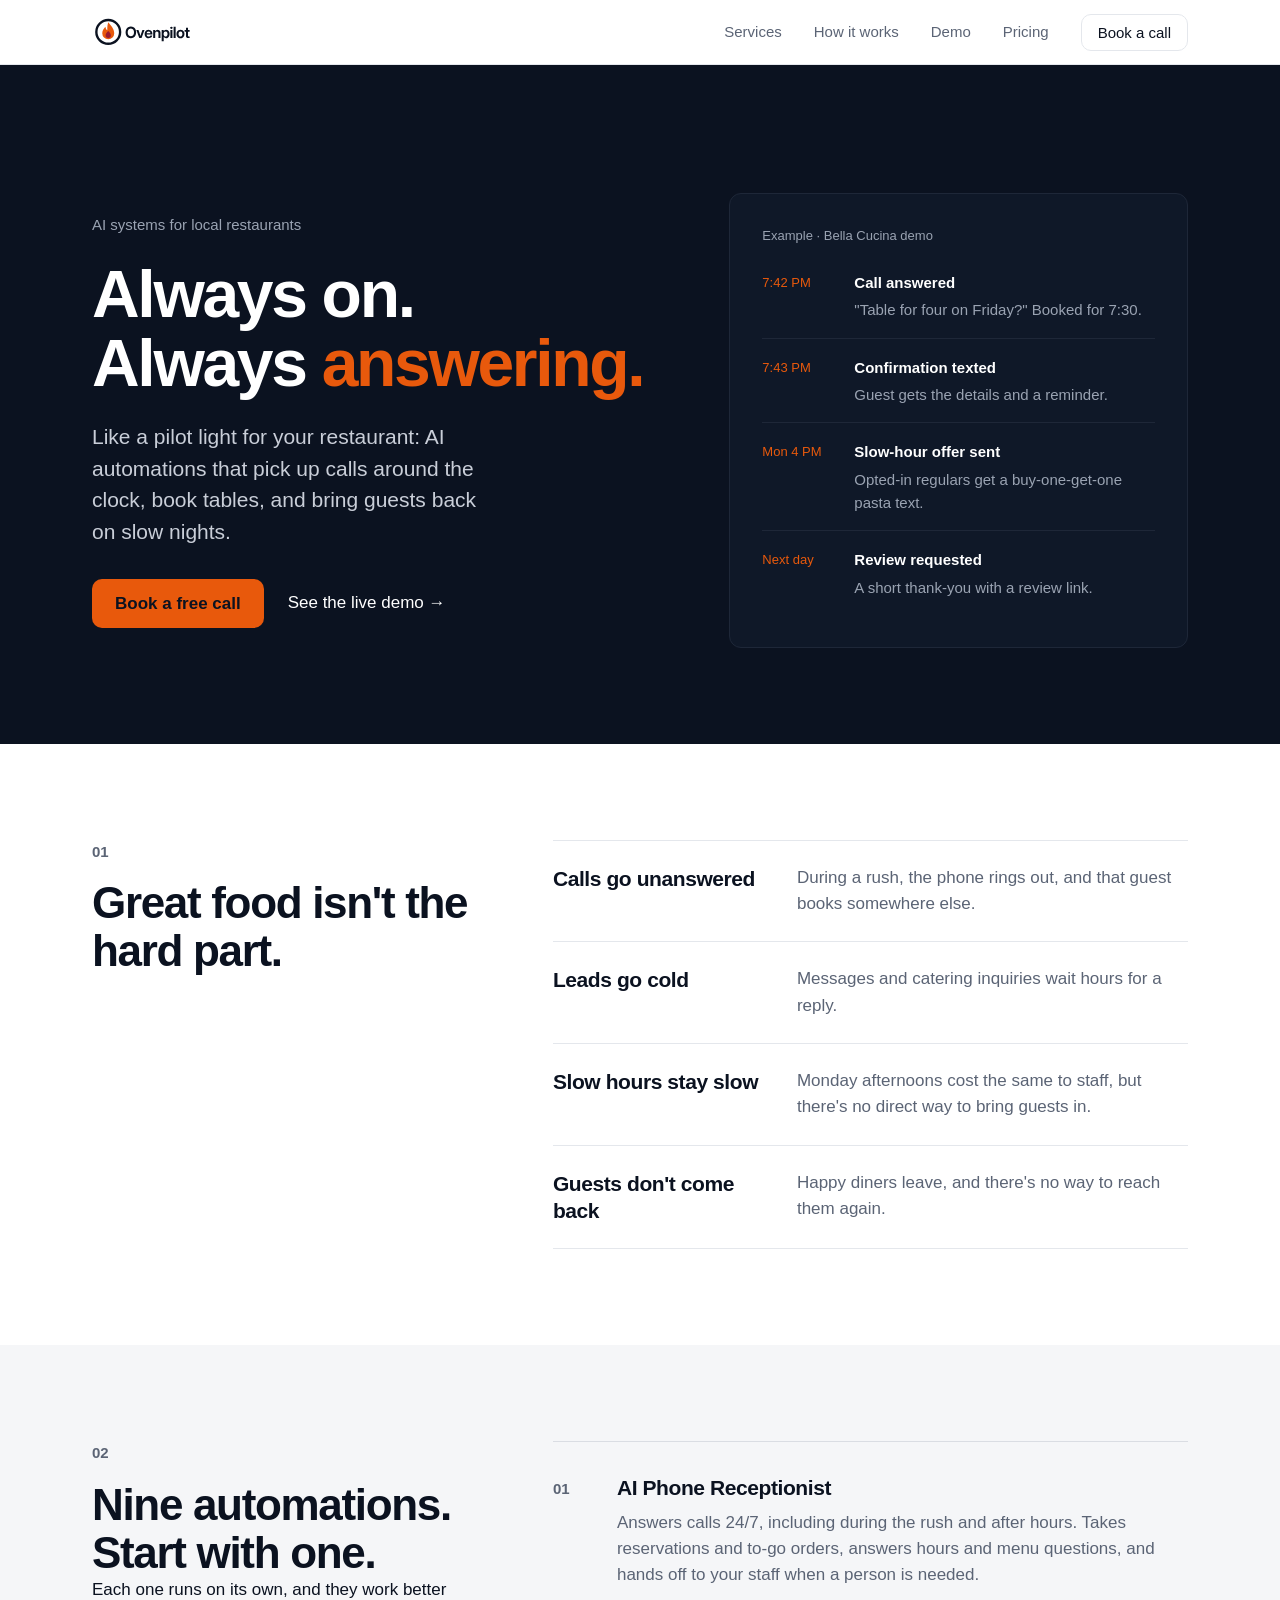
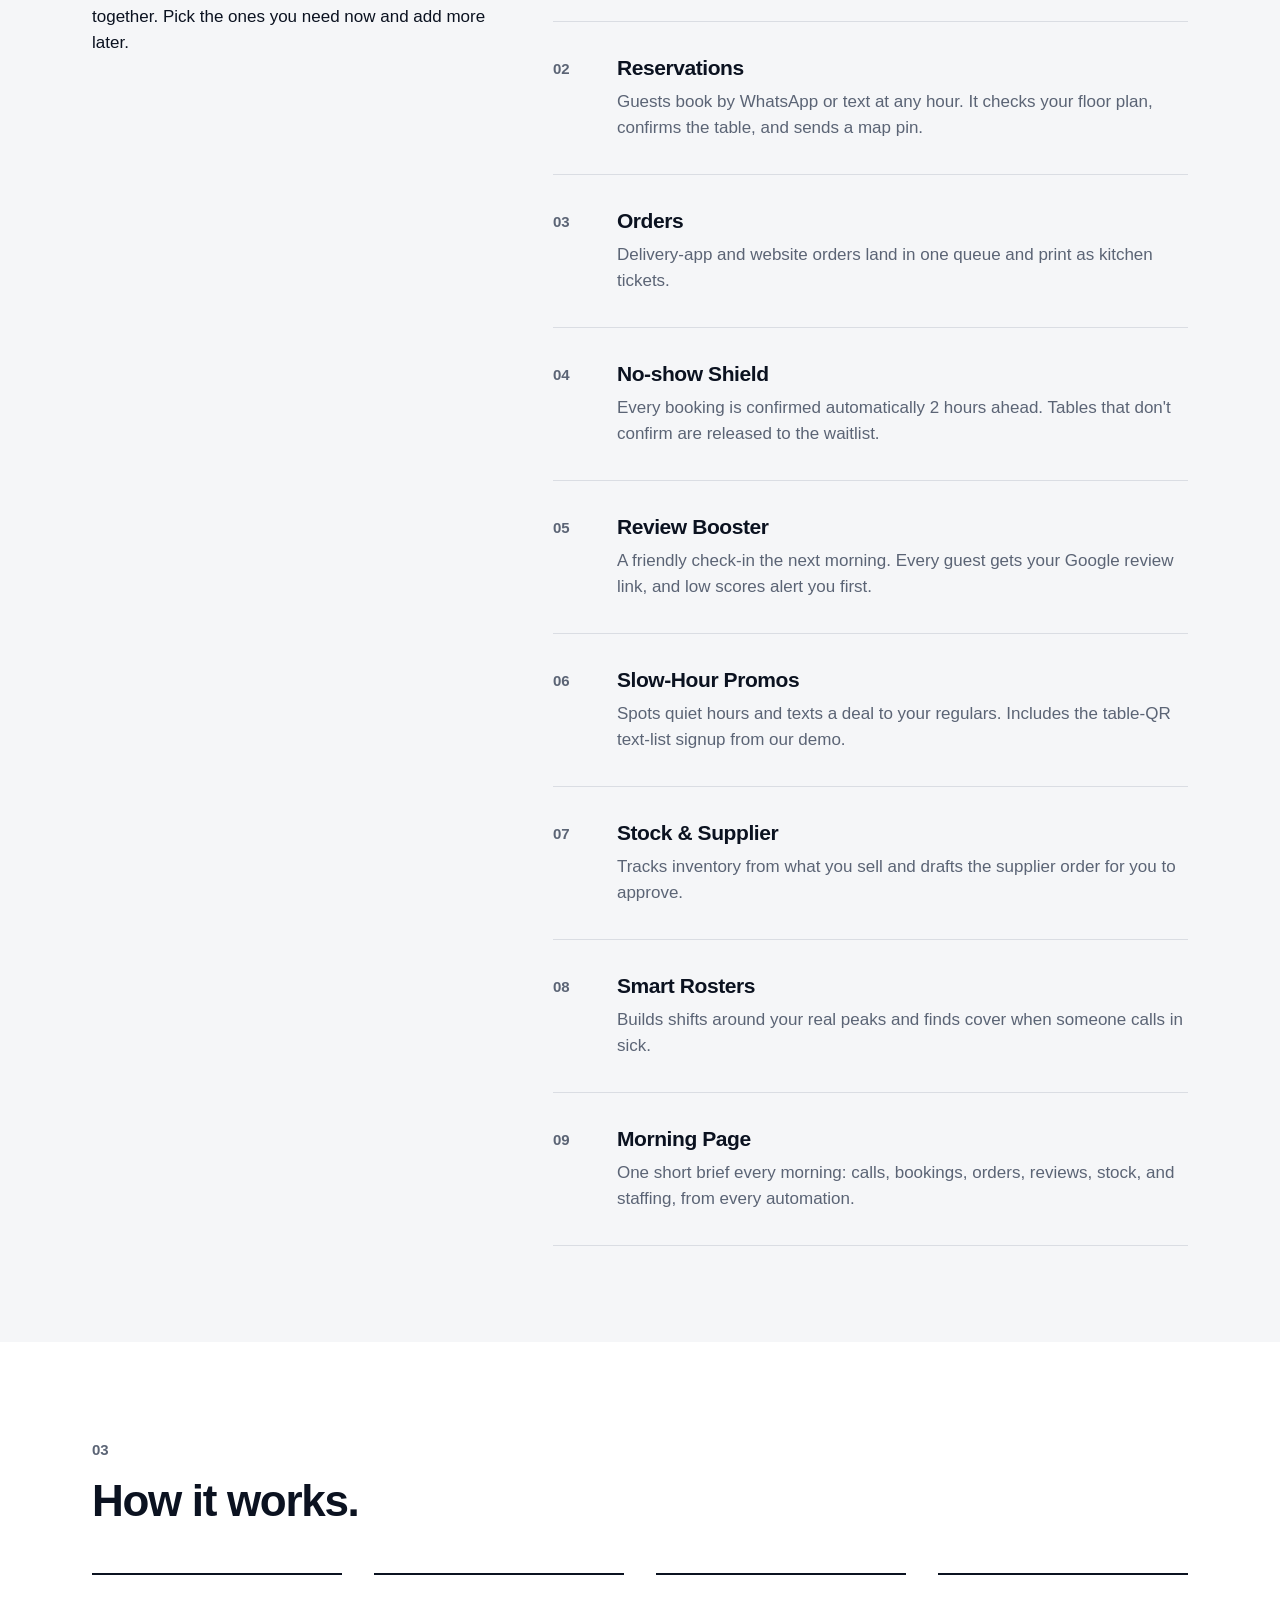
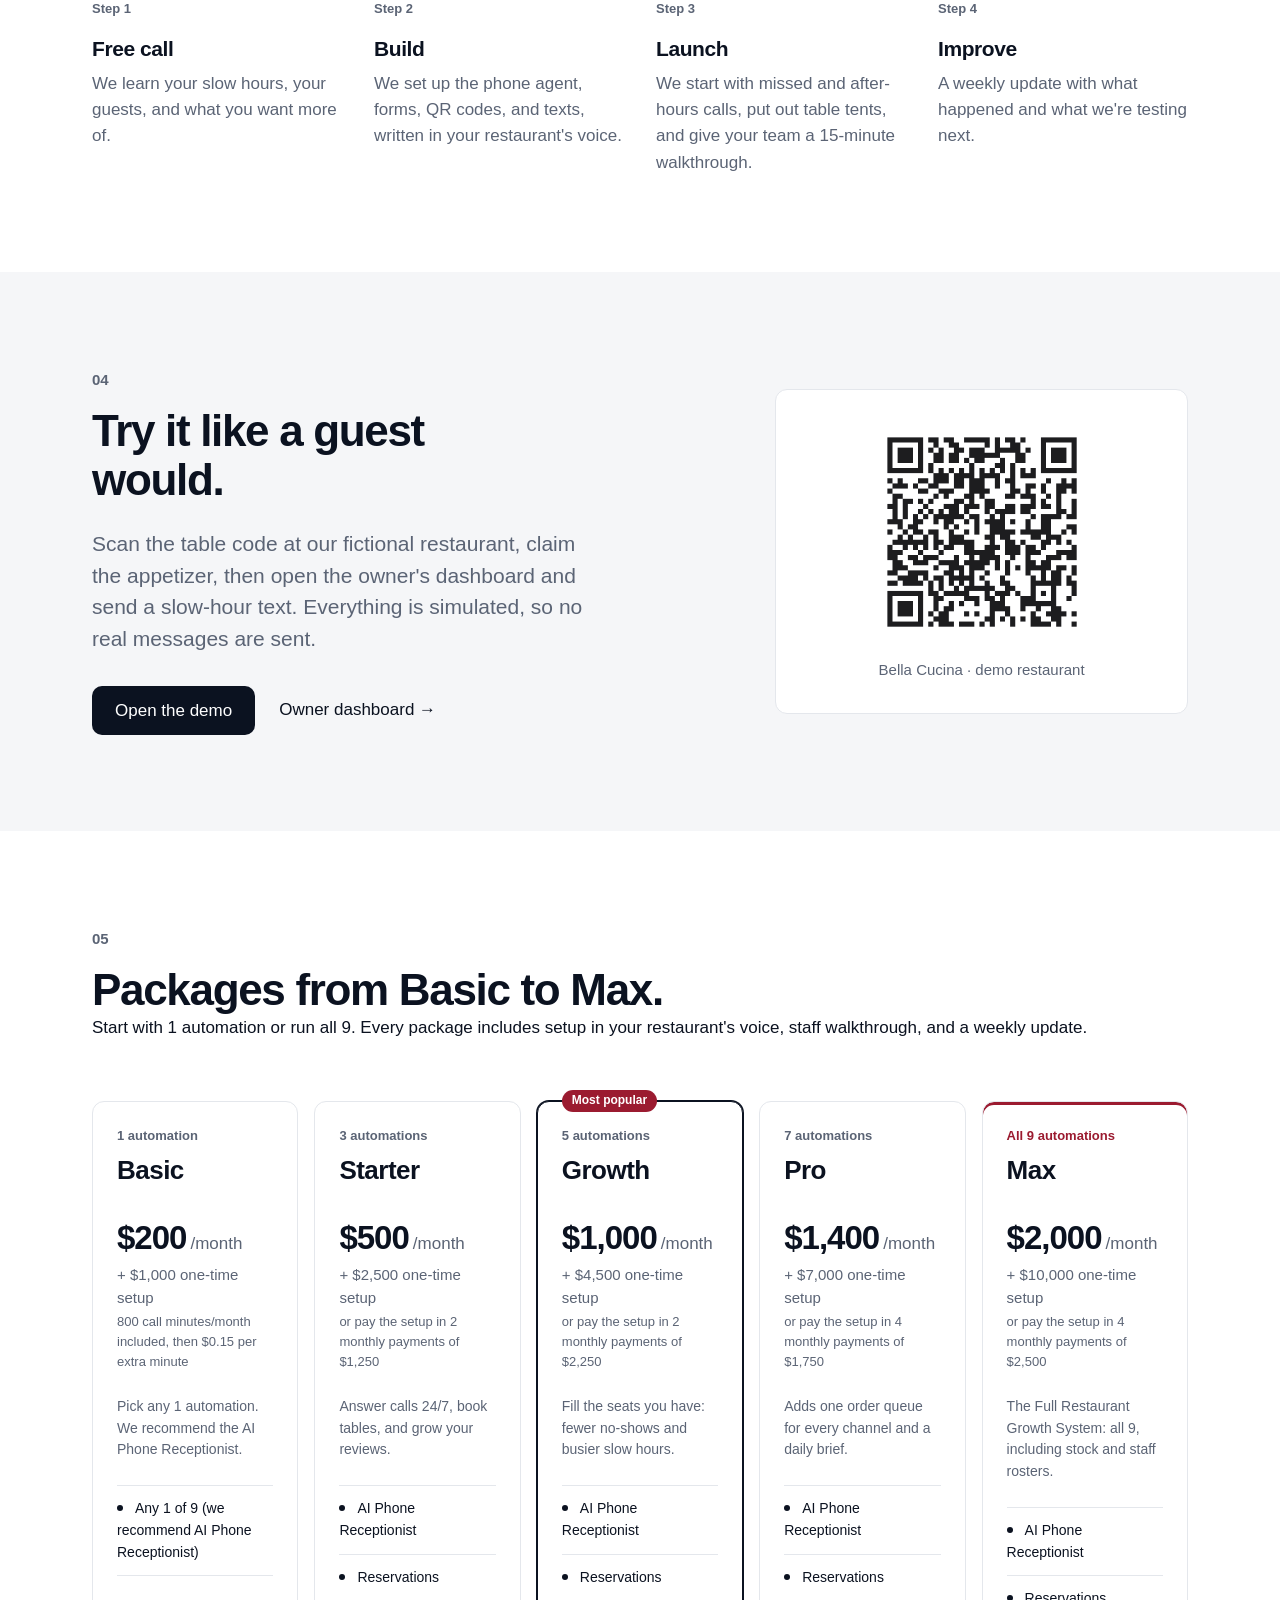
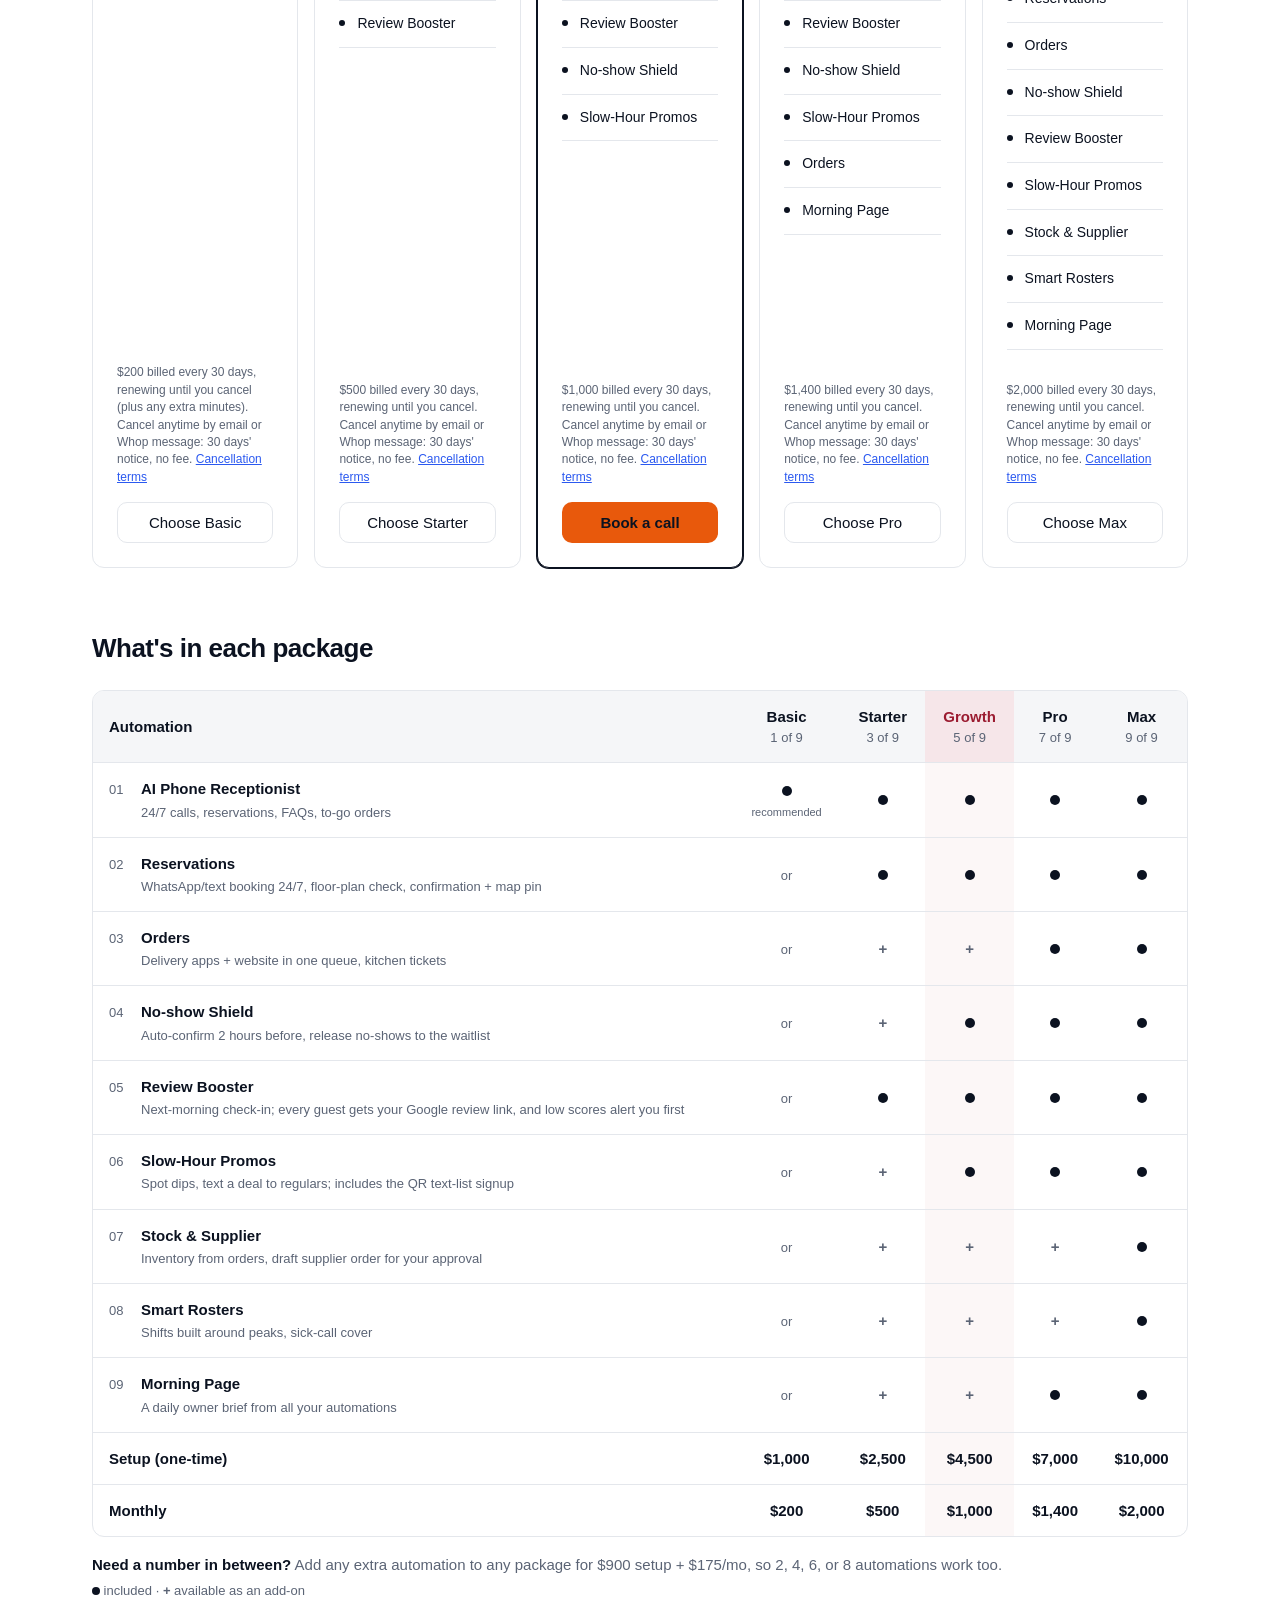
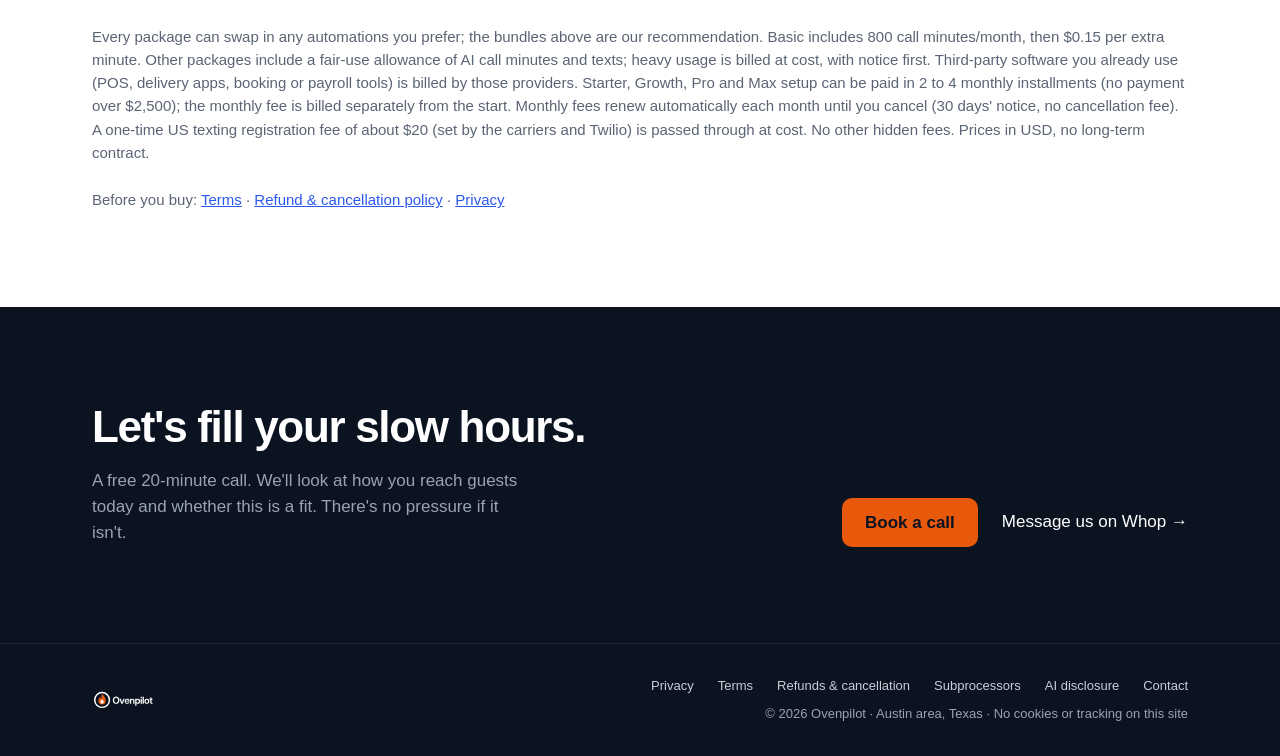
==== commit c38d33ef: "Renewal terms next to every pricing button, 13+ confirmation on the demo SMS opt-in" ====
--- a/index.html
+++ b/index.html
@@ -113,7 +113,7 @@
     <div class="container">
       <header class="sec-head wide"><span class="num">05</span><h2>Packages from Basic to Max.</h2><p class="sec-sub">Start with 1 automation or run all 9. Every package includes setup in your restaurant's voice, staff walkthrough, and a weekly update.</p></header>
       <div class="tiers" id="tiers" data-count="5">
-        <noscript><p>Basic (1 automation) $1,000 setup + $200/mo, 800 call minutes/month included, then $0.15 per extra minute · Starter (3) $2,500 + $500/mo · Growth (5) $4,500 + $1,000/mo · Pro (7) $7,000 + $1,400/mo · Max (all 9, Full Restaurant Growth System) $10,000 + $2,000/mo. Extra automation $900 + $175/mo. Setup can be paid in monthly installments: Starter 2 × $1,250, Growth 2 × $2,250, Pro 4 × $1,750, Max 4 × $2,500, with the monthly fee billed separately. Monthly fees renew automatically until you cancel (30 days' notice). A one-time US texting registration fee of about $20 is passed through at cost.</p></noscript>
+        <noscript><p>Basic (1 automation) $1,000 setup + $200/mo, 800 call minutes/month included, then $0.15 per extra minute · Starter (3) $2,500 + $500/mo · Growth (5) $4,500 + $1,000/mo · Pro (7) $7,000 + $1,400/mo · Max (all 9, Full Restaurant Growth System) $10,000 + $2,000/mo. Extra automation $900 + $175/mo. Setup can be paid in monthly installments: Starter 2 × $1,250, Growth 2 × $2,250, Pro 4 × $1,750, Max 4 × $2,500, with the monthly fee billed separately. Monthly fees are billed every 30 days and renew automatically until you cancel (by email or Whop message, 30 days' notice, no fee). A one-time US texting registration fee of about $20 is passed through at cost.</p></noscript>
       </div>
       <div class="compare-wrap" id="compare-section">
         <h3 class="compare-title">What's in each package</h3>
--- a/style.css
+++ b/style.css
@@ -134,6 +134,7 @@
 .tier ul{list-style:none;margin:var(--s4) 0 var(--s5);padding:0;border-top:1px solid var(--line);flex:1}
 .tier li{padding:12px 0;border-bottom:1px solid var(--line);font-size:var(--t-sm)}
 .tier li::before{content:"";display:inline-block;width:6px;height:6px;border-radius:50%;background:var(--ink);margin-right:12px;vertical-align:2px}
+.tier-renew{color:var(--slate);font-size:12px;line-height:1.45;margin:0 0 var(--s3)}.tier-renew a{color:var(--blue);text-decoration:underline}
 .fine{color:var(--slate);font-size:var(--t-sm);margin-top:var(--s4)}
 
 /* CTA + footer */
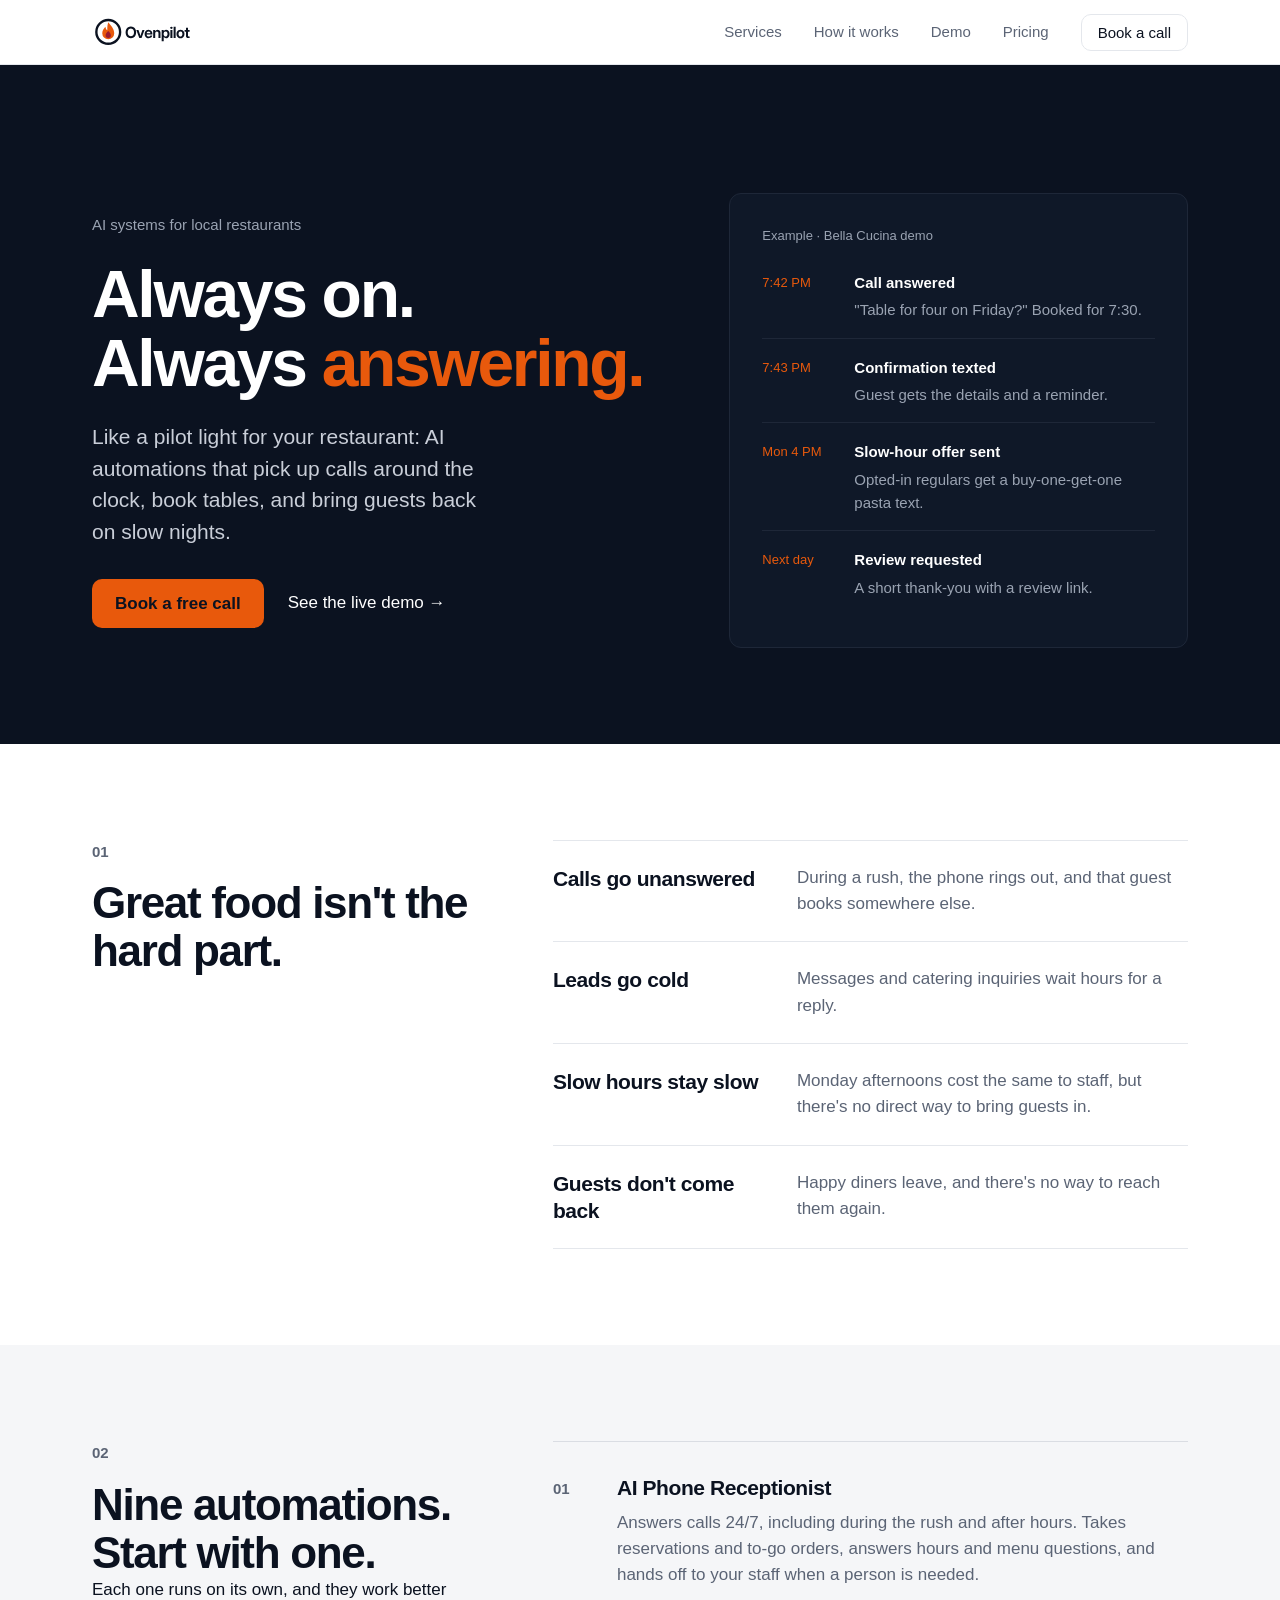
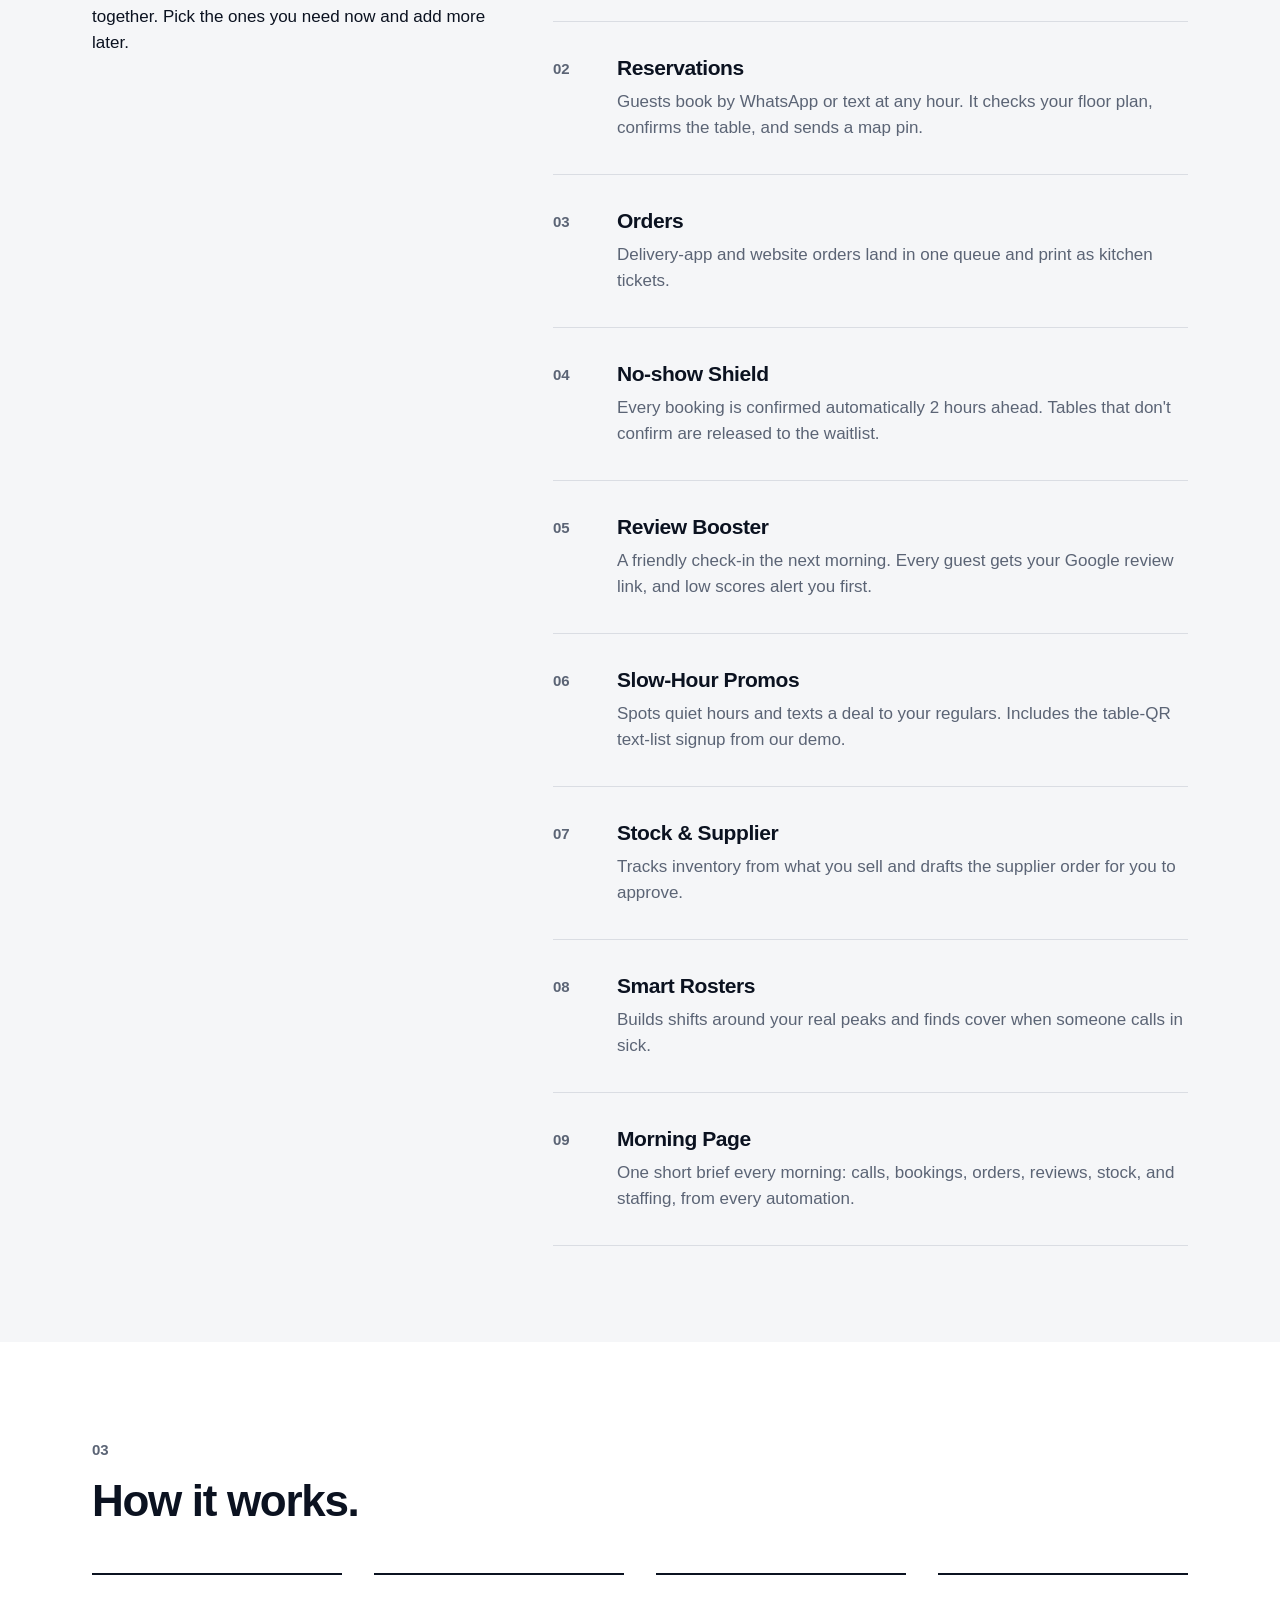
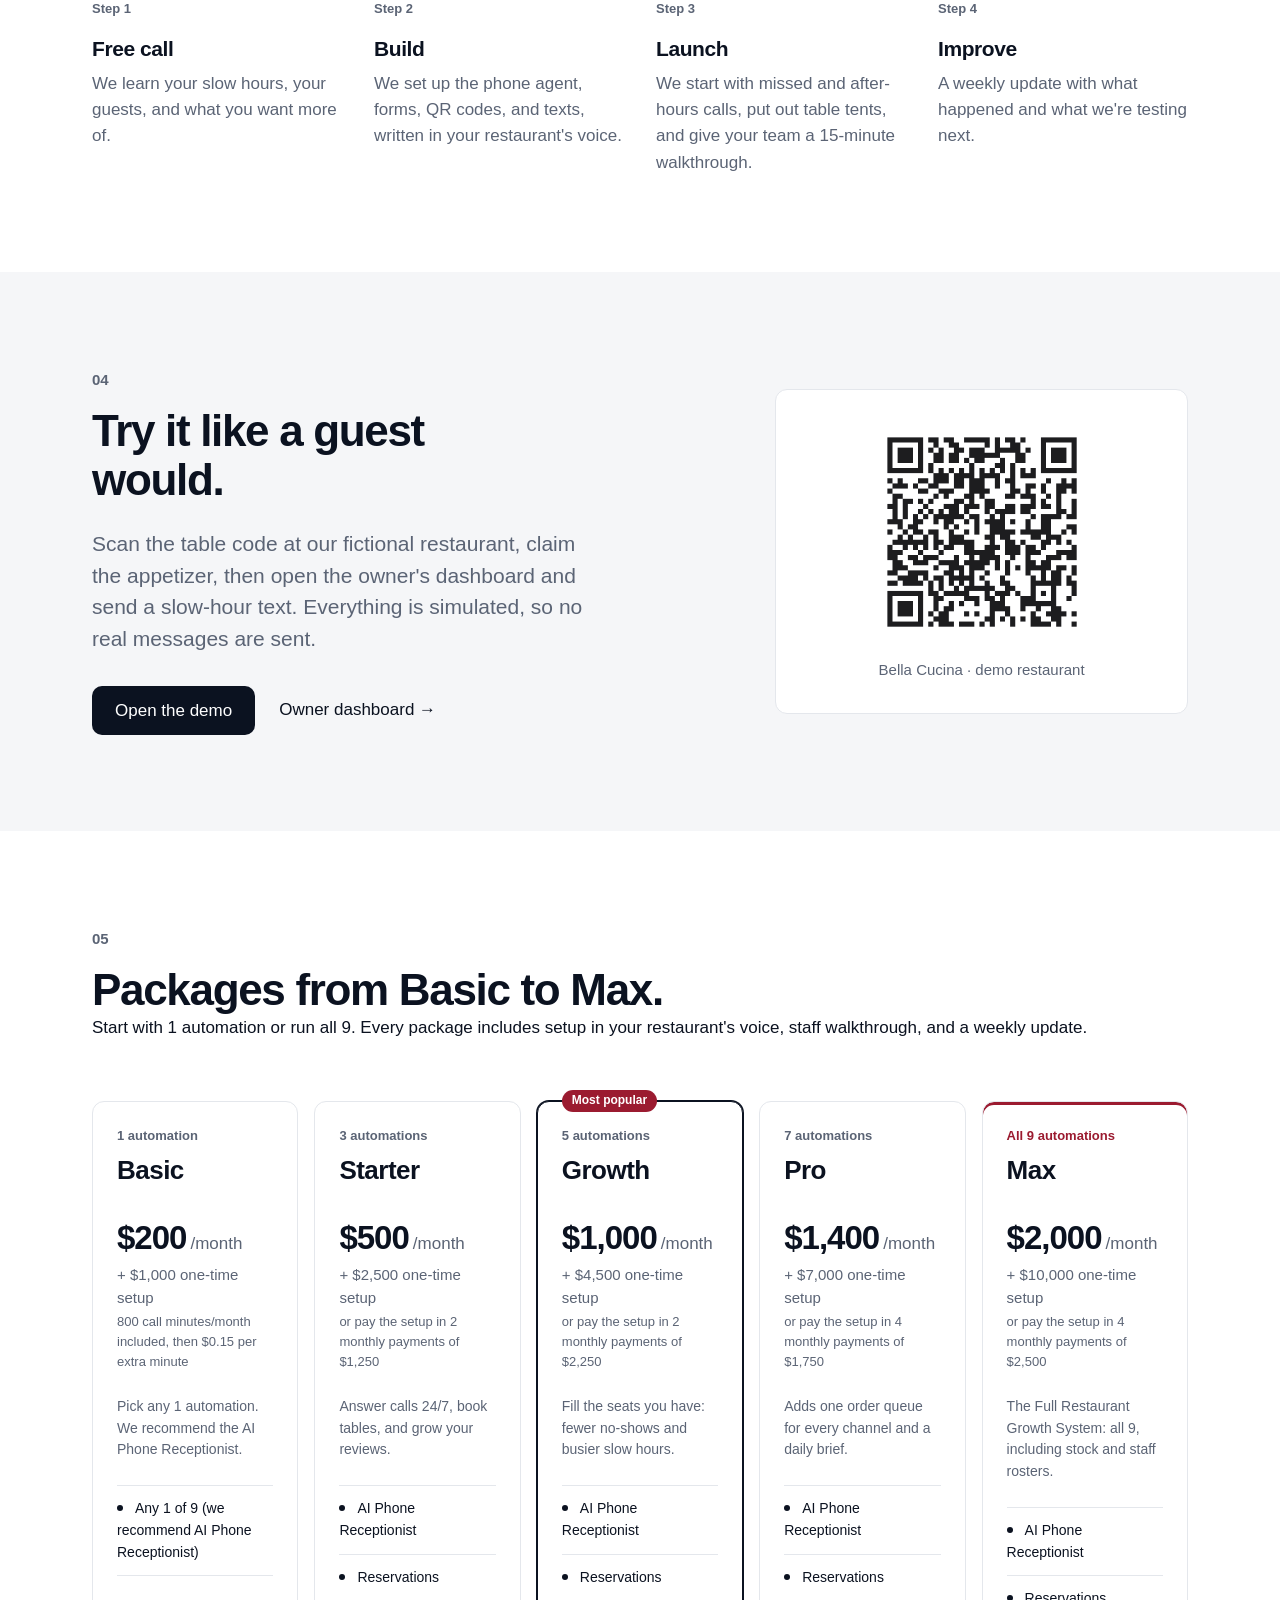
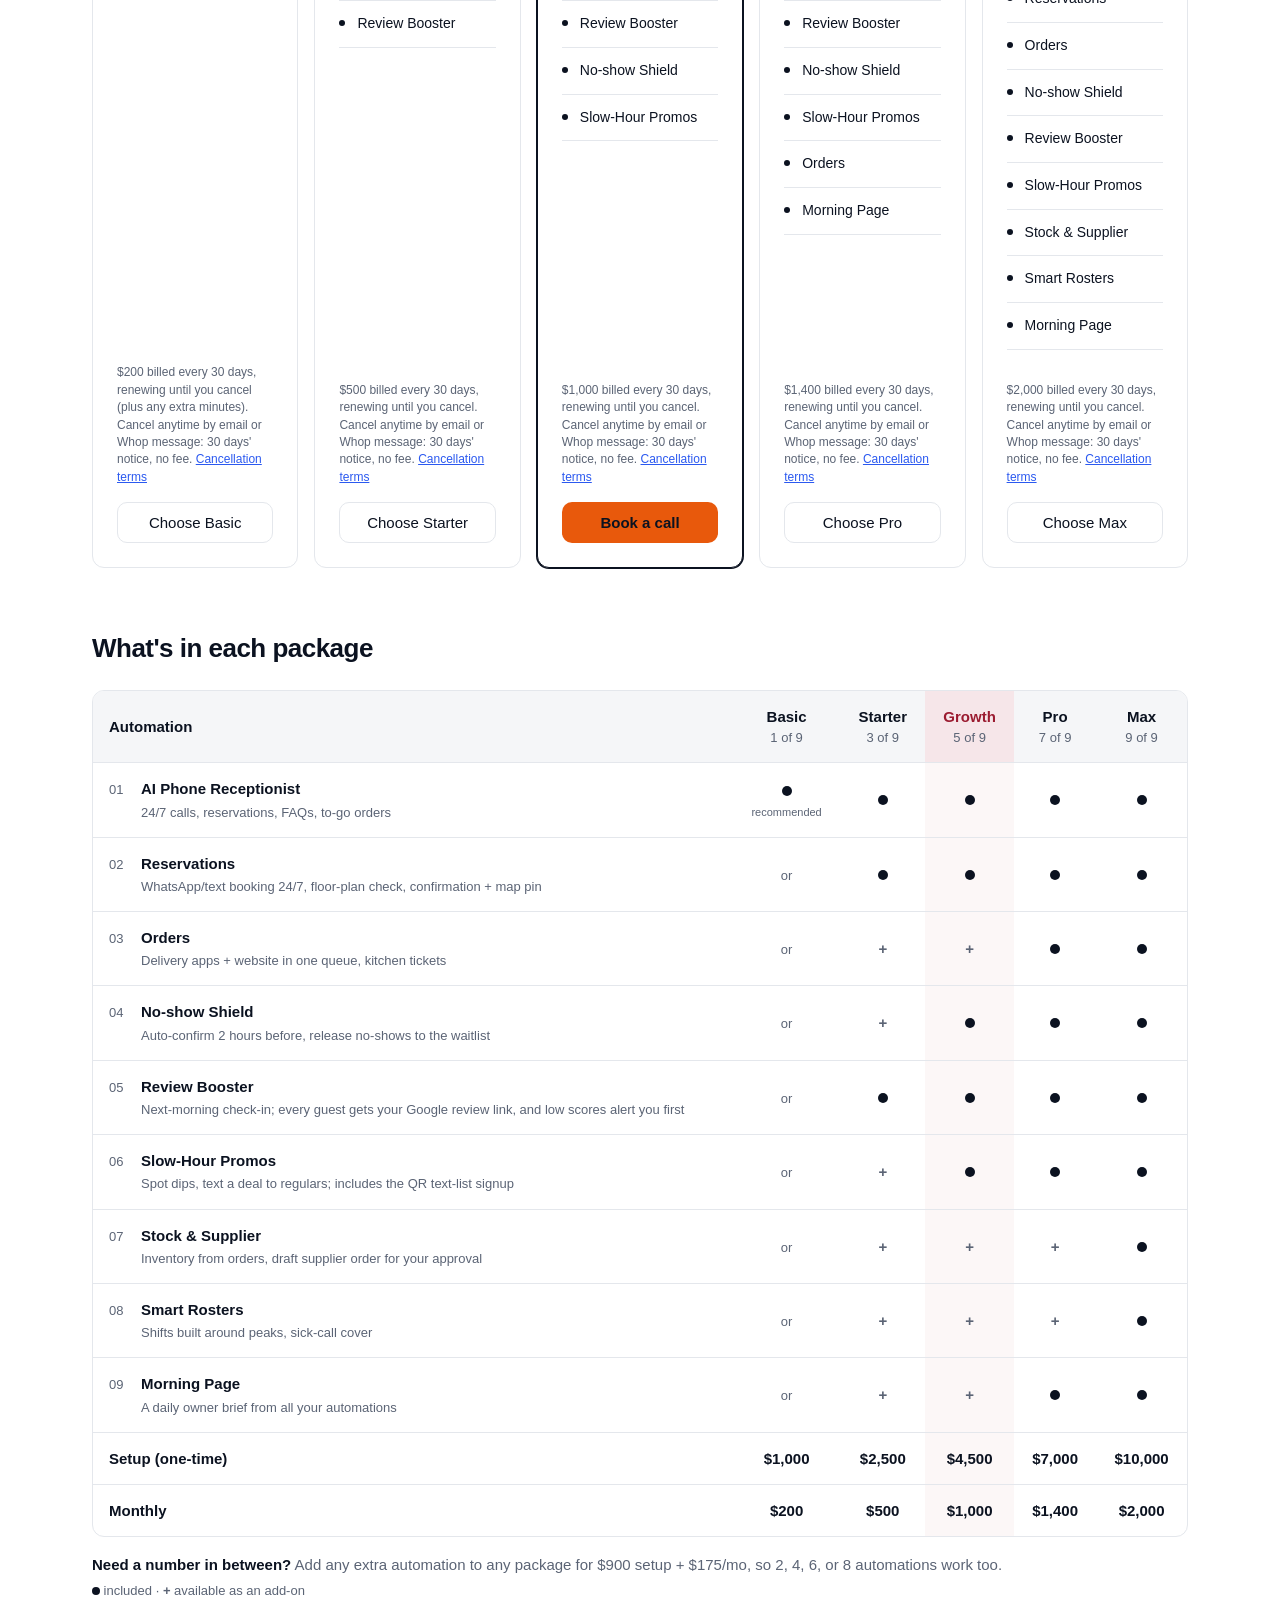
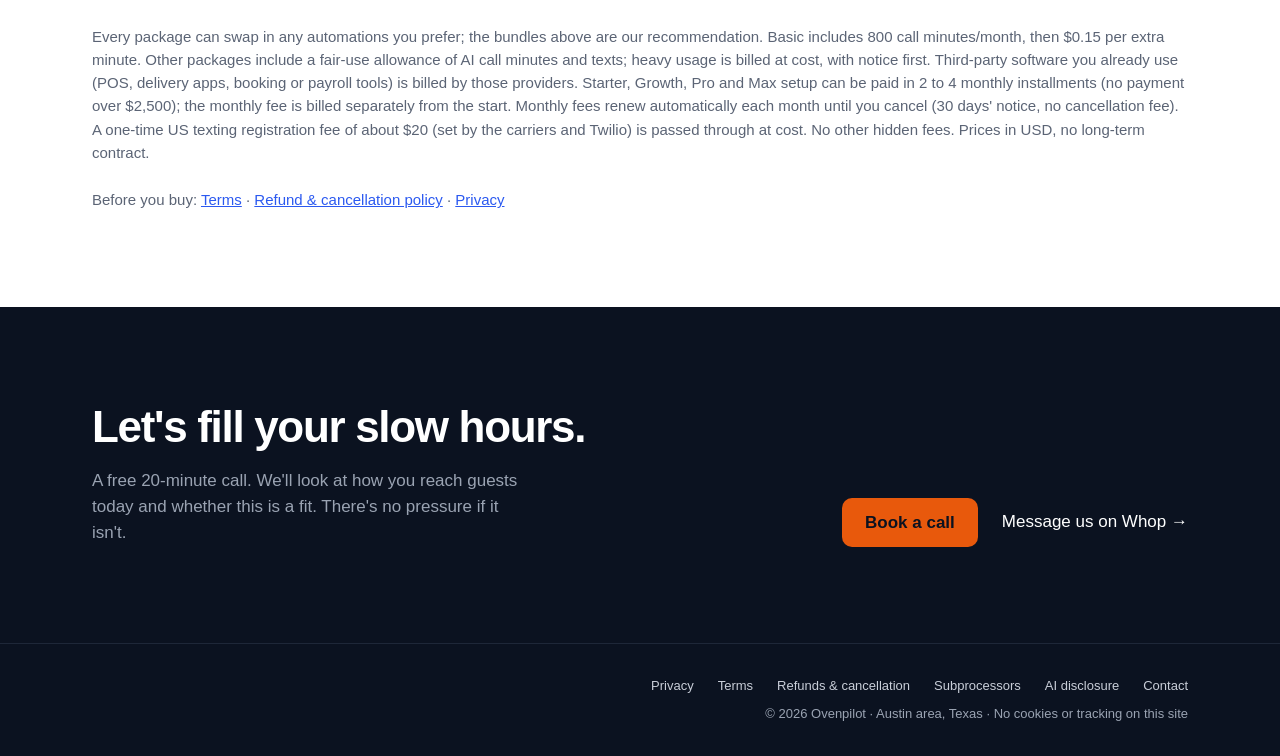
==== commit c8e82aa6: "Technical SEO: 1200x630 share image + OG/Twitter tags on every page, unique descriptions, sized/lazy" ====
--- a/index.html
+++ b/index.html
@@ -6,17 +6,17 @@
 <meta http-equiv="Content-Security-Policy" content="default-src 'self'; script-src 'self'; style-src 'self'; img-src 'self' data:; font-src 'self'; connect-src 'self'; form-action 'self'; base-uri 'self'; object-src 'none'; upgrade-insecure-requests">
 <meta name="referrer" content="strict-origin-when-cross-origin">
 <title>Ovenpilot — AI systems for local restaurants</title>
-<meta name="description" content="Ovenpilot sets up 9 AI automations for local restaurants: phone receptionist, reservations, orders, no-show shield, reviews, promos, stock, rosters, and a morning brief.">
+<meta name="description" content="AI automations for local restaurants: an AI phone receptionist, reservations, orders, no-show shield, reviews, slow-hour promos, stock, rosters and a morning brief.">
 <meta name="theme-color" content="#0B1220">
 <link rel="icon" type="image/svg+xml" href="assets/ovenpilot-app-icon.svg">
 <link rel="apple-touch-icon" href="assets/ovenpilot-app-icon-180.png">
 <link rel="stylesheet" href="style.css">
-<meta property="og:type" content="website"><meta property="og:url" content="https://taftbunker.github.io/ovenpilot/"><meta property="og:title" content="Ovenpilot: Always on. Always answering."><meta property="og:description" content="AI automations for local restaurants: calls answered around the clock, tables booked, and guests brought back on slow nights."><meta property="og:image" content="https://taftbunker.github.io/ovenpilot/og.png"><meta name="twitter:card" content="summary_large_image"><link rel="canonical" href="https://taftbunker.github.io/ovenpilot/"></head>
+<link rel="canonical" href="https://taftbunker.github.io/ovenpilot/"><meta property="og:type" content="website"><meta property="og:site_name" content="Ovenpilot"><meta property="og:url" content="https://taftbunker.github.io/ovenpilot/"><meta property="og:title" content="Ovenpilot: Always on. Always answering."><meta property="og:description" content="AI automations for local restaurants: calls answered around the clock, tables booked, and guests brought back on slow nights."><meta property="og:image" content="https://taftbunker.github.io/ovenpilot/og.jpg"><meta property="og:image:width" content="1200"><meta property="og:image:height" content="630"><meta property="og:image:alt" content="Ovenpilot: Always on. Always answering. AI automations for local restaurants."><meta name="twitter:card" content="summary_large_image"><meta name="twitter:title" content="Ovenpilot: Always on. Always answering."><meta name="twitter:description" content="AI automations for local restaurants: calls answered around the clock, tables booked, and guests brought back on slow nights."><meta name="twitter:image" content="https://taftbunker.github.io/ovenpilot/og.jpg"><script type="application/ld+json">{"@context":"https://schema.org","@type":"ProfessionalService","name":"Ovenpilot","url":"https://taftbunker.github.io/ovenpilot/","logo":"https://taftbunker.github.io/ovenpilot/assets/ovenpilot-app-icon-180.png","image":"https://taftbunker.github.io/ovenpilot/og.jpg","email":"ovenpilothq@gmail.com","description":"Ovenpilot sets up AI automations for local restaurants: phone receptionist, reservations, orders, no-show shield, reviews, promos, stock, rosters and a morning brief.","areaServed":{"@type":"City","name":"Austin, Texas"},"knowsAbout":["AI phone receptionist","restaurant reservations","restaurant automation","SMS marketing for restaurants"]}</script></head>
 <body>
 <a class="skip" href="#top">Skip to content</a>
 <header class="nav">
   <div class="container nav-inner">
-    <a class="logo" href="#top" aria-label="Ovenpilot home"><img src="assets/ovenpilot-logo.svg" alt="Ovenpilot" height="26"></a>
+    <a class="logo" href="#top" aria-label="Ovenpilot home"><img src="assets/ovenpilot-logo.svg" alt="Ovenpilot" width="100" height="32"></a>
     <nav aria-label="Primary">
       <a href="#services">Services</a><a href="#how">How it works</a><a href="#demo">Demo</a><a href="#pricing">Pricing</a>
       <a class="btn btn-ghost btn-sm" href="https://whop.com/ovenpilot">Book a call</a>
@@ -100,11 +100,11 @@
         <header class="sec-head stack"><span class="num">04</span><h2>Try it like a guest would.</h2></header>
         <p class="body-lg">Scan the table code at our fictional restaurant, claim the appetizer, then open the owner's dashboard and send a slow-hour text. Everything is simulated, so no real messages are sent.</p>
         <div class="actions">
-          <a class="btn btn-dark" href="demo/index.html">Open the demo</a>
+          <a class="btn btn-dark" href="demo/">Open the demo</a>
           <a class="link-arrow" href="demo/dashboard.html">Owner dashboard</a>
         </div>
       </div>
-      <a class="demo-qr" href="demo/landing.html?table=12"><img src="demo/qr/table-qr.png" alt="QR code for the demo guest page"><span>Bella Cucina · demo restaurant</span></a>
+      <a class="demo-qr" href="demo/landing.html?table=12"><img src="demo/qr/table-qr.png" alt="QR code for the demo guest page" width="220" height="220" loading="lazy" decoding="async"><span>Bella Cucina · demo restaurant</span></a>
     </div>
   </section>
 
@@ -139,7 +139,7 @@
 
 <footer class="foot">
   <div class="container foot-inner">
-    <img src="assets/ovenpilot-logo-white.svg" alt="Ovenpilot" height="20">
+    <img src="assets/ovenpilot-logo-white.svg" alt="Ovenpilot" width="62" height="20" loading="lazy" decoding="async">
     <div class="foot-meta">
       <nav aria-label="Legal"><ul class="foot-links"><li><a href="privacy.html">Privacy</a></li><li><a href="terms.html">Terms</a></li><li><a href="refunds.html">Refunds &amp; cancellation</a></li><li><a href="subprocessors.html">Subprocessors</a></li><li><a href="ai.html">AI disclosure</a></li><li><a href="https://whop.com/ovenpilot">Contact</a></li></ul></nav>
       <span>© 2026 Ovenpilot · Austin area, Texas · No cookies or tracking on this site</span>
--- a/style.css
+++ b/style.css
@@ -80,7 +80,7 @@
 .body-lg{font-size:var(--t-md);color:var(--slate);max-width:44ch;line-height:1.5}
 .demo{display:grid;grid-template-columns:1.5fr 1fr;gap:var(--s7);align-items:center}
 .demo-qr{background:var(--white);border:1px solid var(--line);border-radius:var(--r-card);padding:var(--s5);text-align:center;color:var(--slate);font-size:var(--t-sm)}
-.demo-qr img{display:block;width:100%;max-width:220px;margin:0 auto var(--s3)}
+.demo-qr img{display:block;width:100%;max-width:220px;height:auto;margin:0 auto var(--s3)}
 
 /* pricing tiers: auto-fit grid, works for 1–9 tiers */
 .tiers{display:grid;gap:var(--s4);grid-template-columns:repeat(auto-fit,minmax(260px,1fr))}
@@ -206,3 +206,5 @@
 .legal .note{border-left:3px solid var(--orange);padding:var(--s2) var(--s4);margin:var(--s4) 0;background:#FFF7F1}
 .legal nav.toc{margin-top:var(--s4);font-size:var(--t-sm)}
 .legal nav.toc a{margin-right:var(--s4)}
+
+@media (max-width:640px){.legal table{font-size:13px}.legal th,.legal td{padding-left:6px;padding-right:6px;overflow-wrap:anywhere;hyphens:auto}}
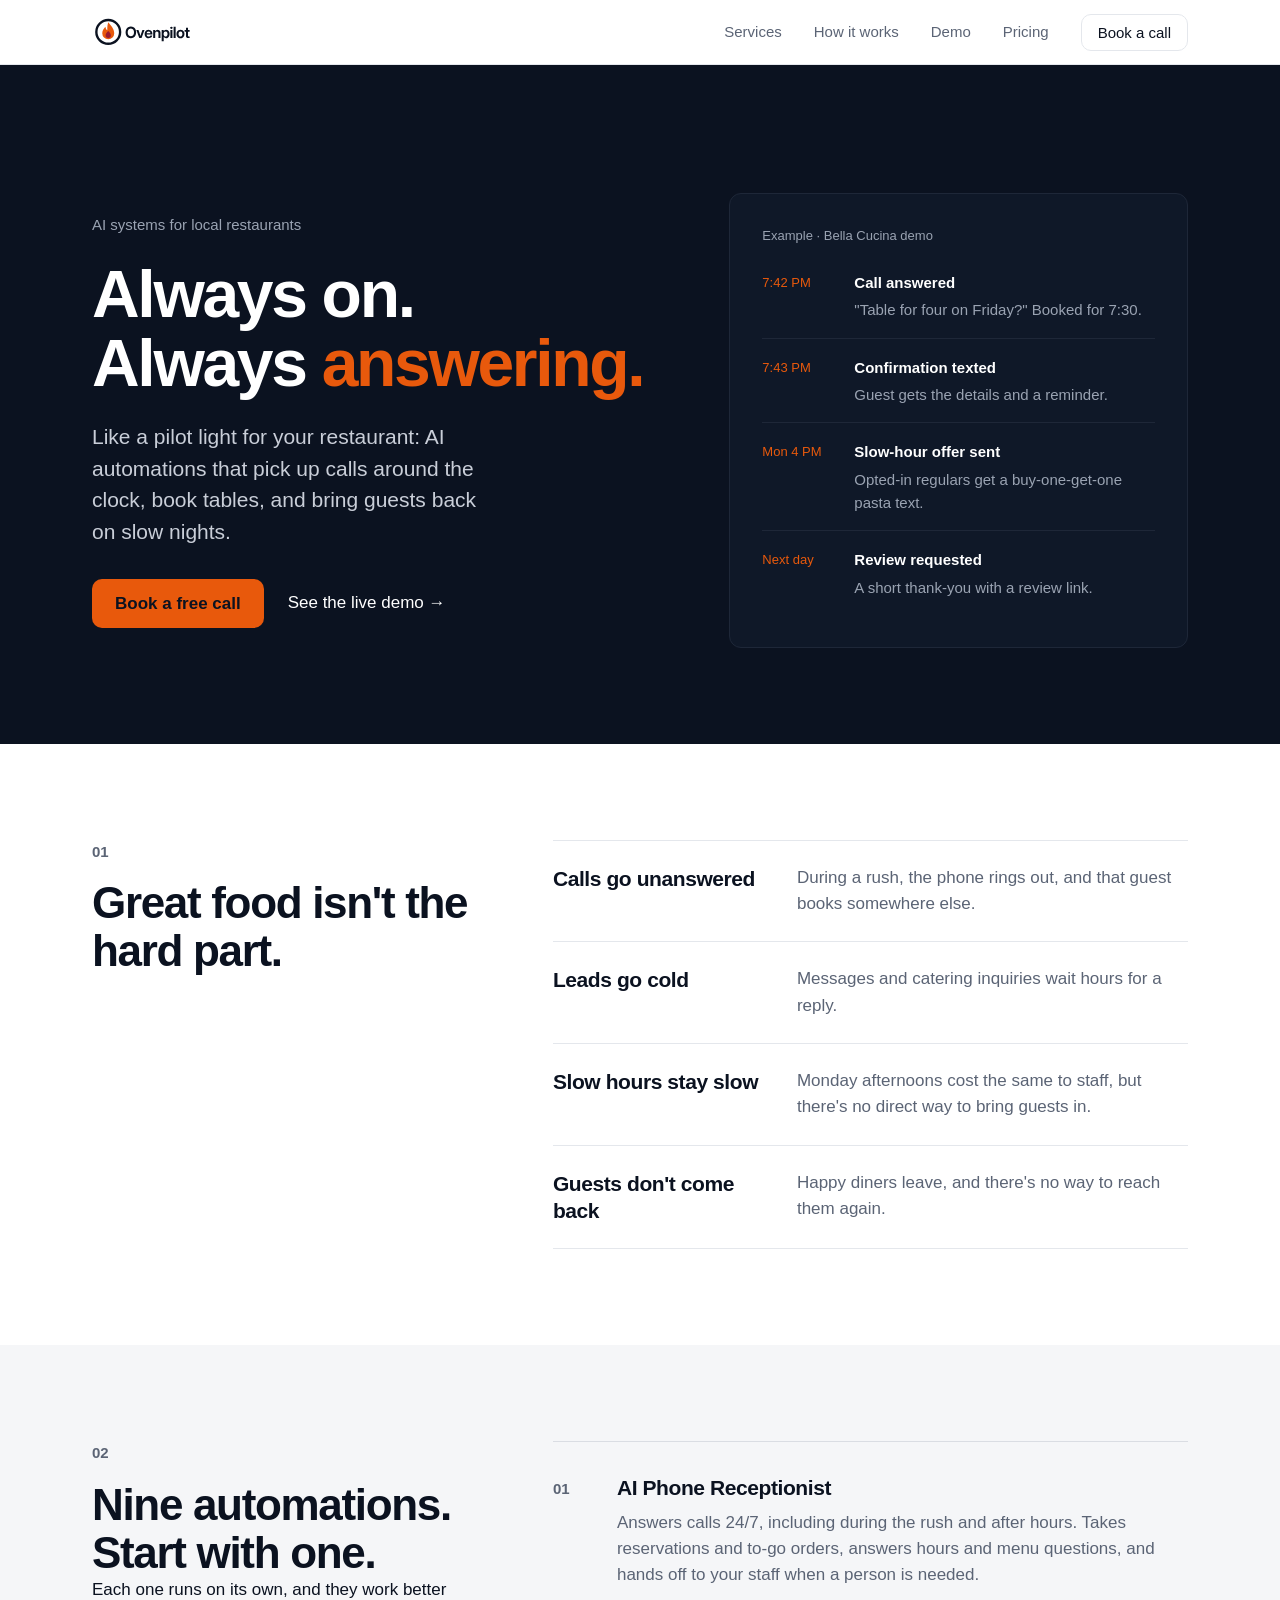
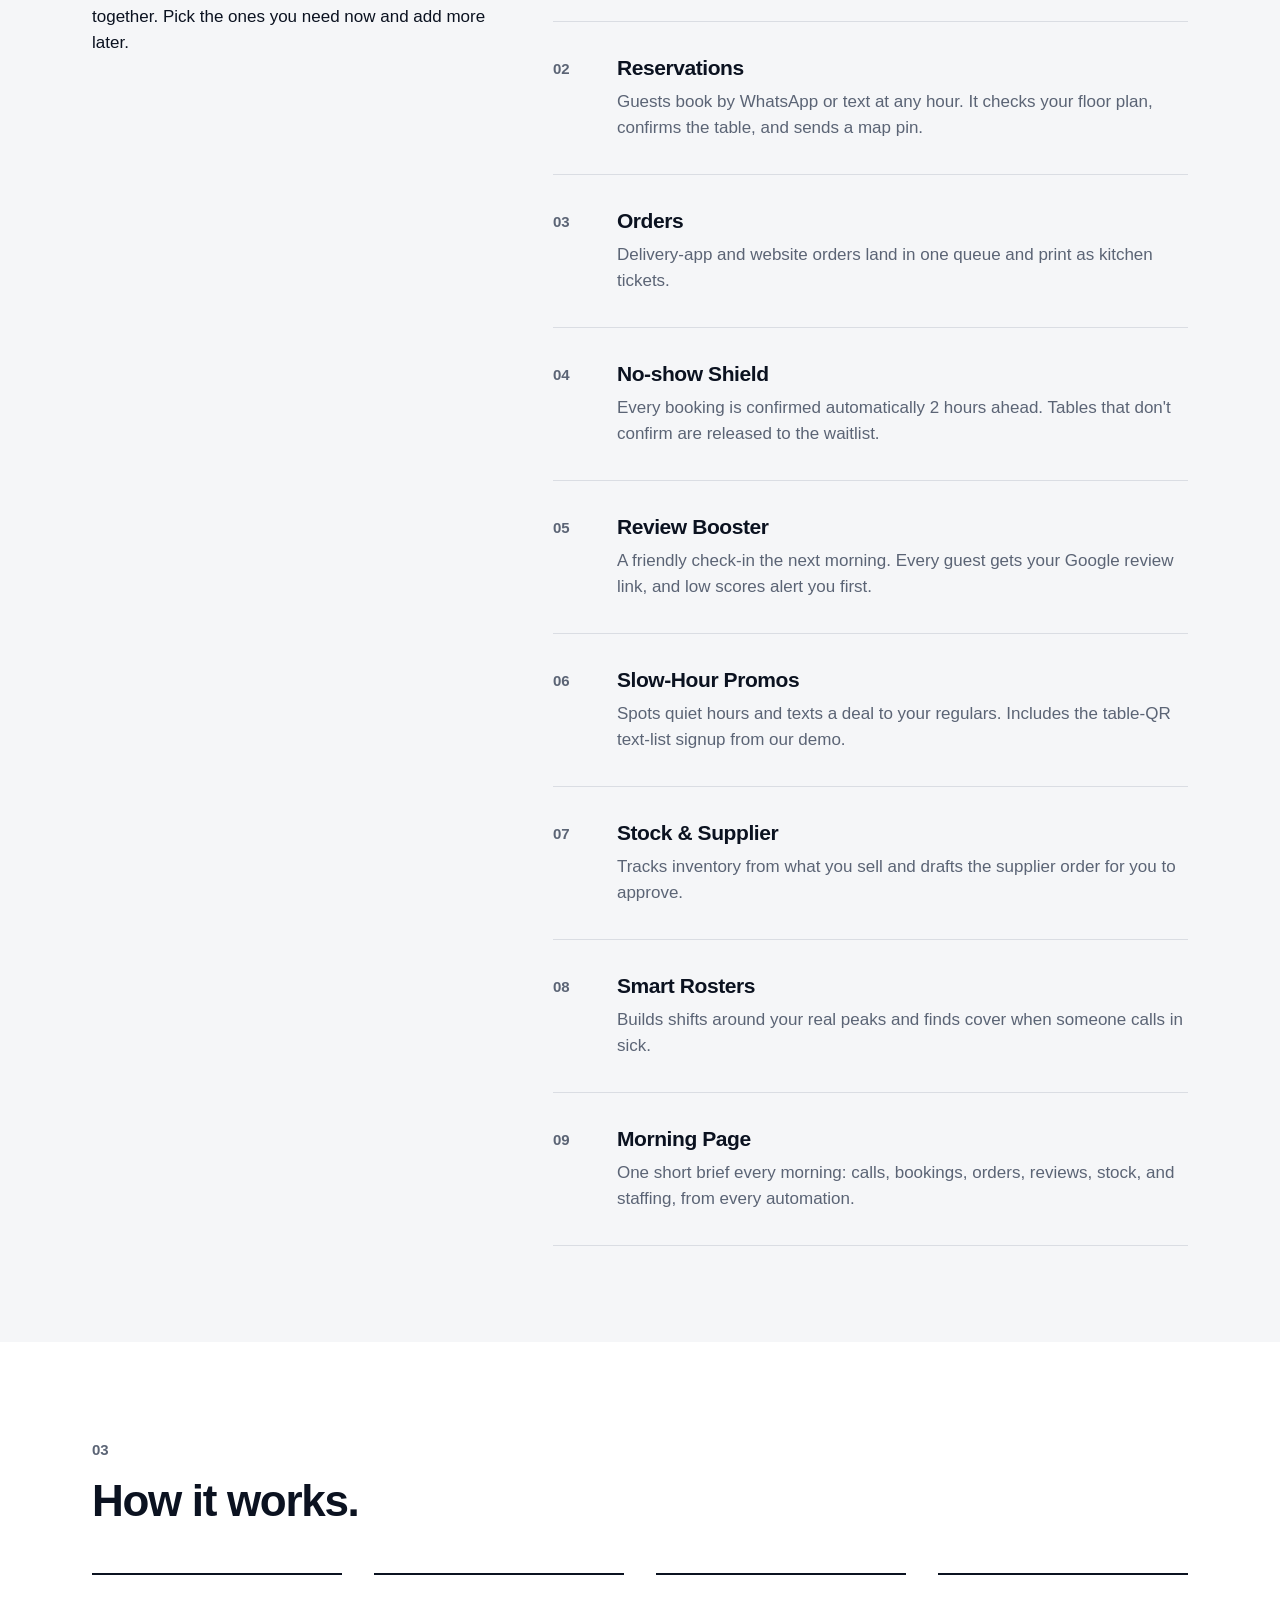
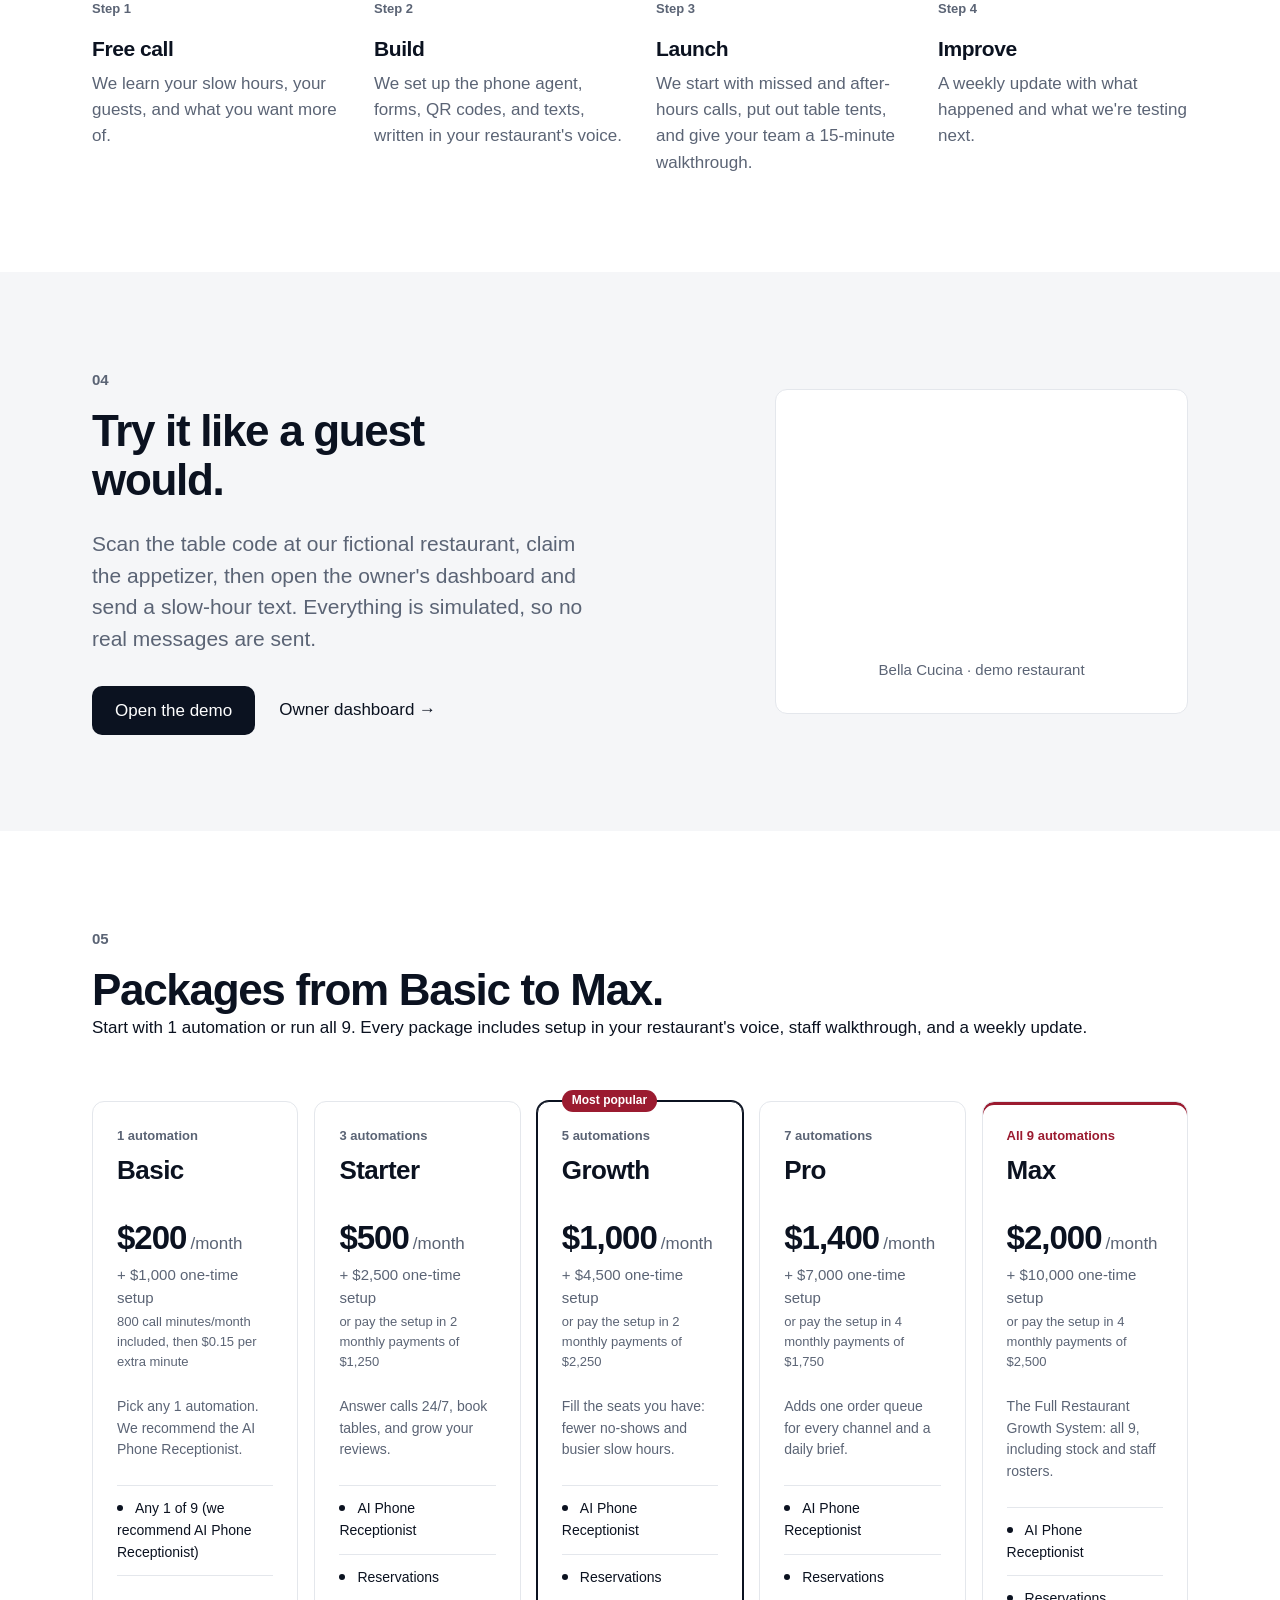
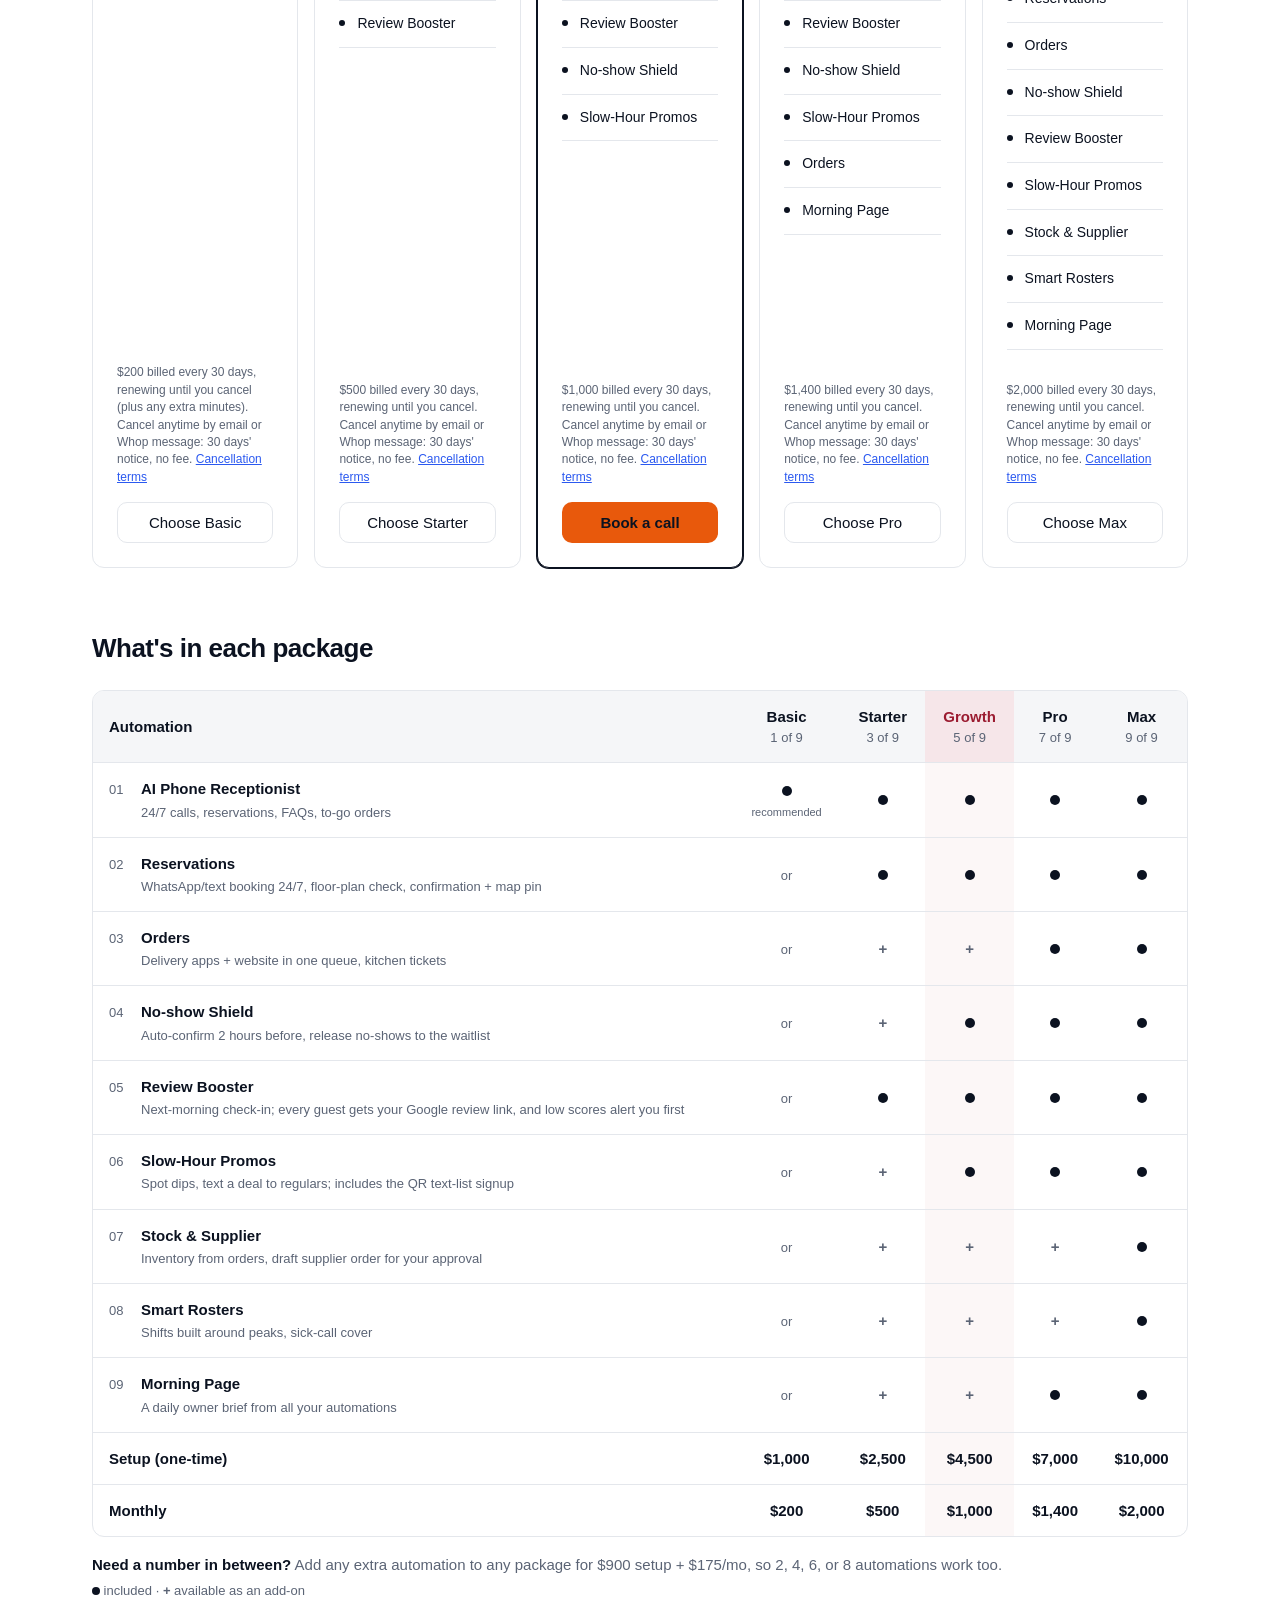
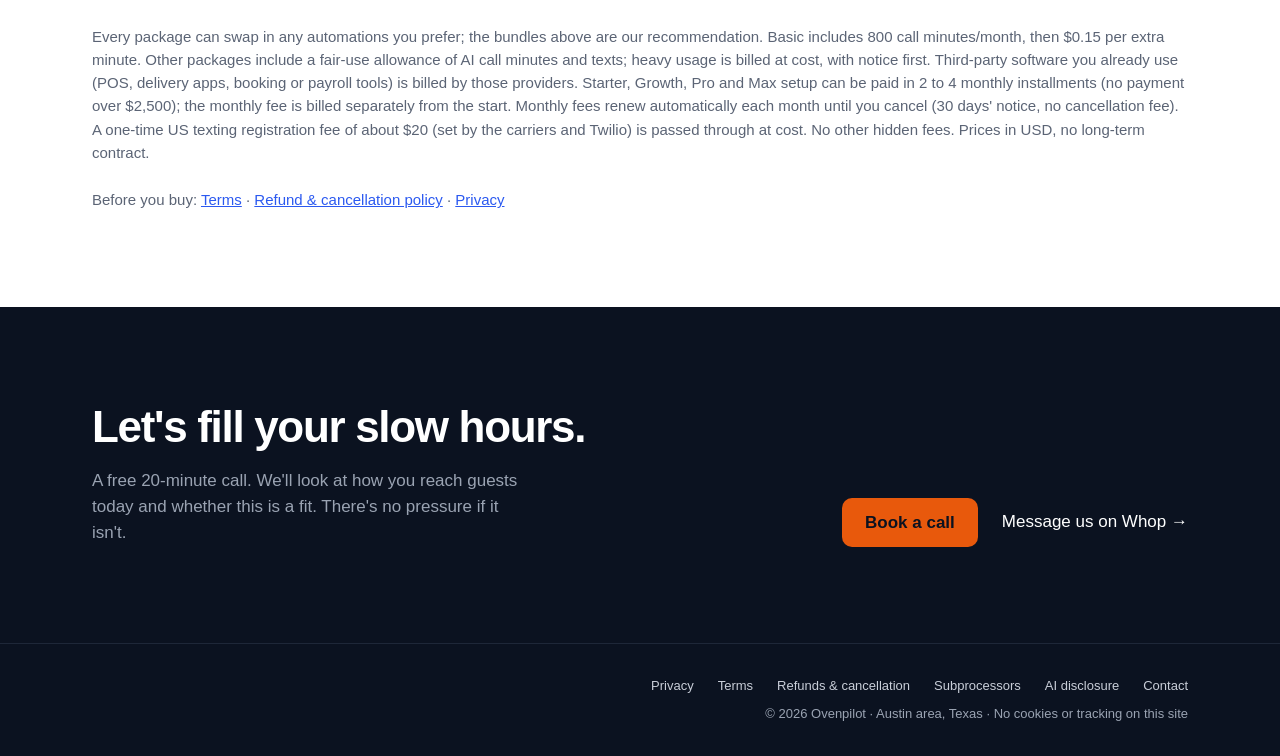
==== commit 4276a936: "QA edge cases: double-tap guards, phone validation, birthday limits, long-name wrapping; escape & in" ====
--- a/index.html
+++ b/index.html
@@ -73,7 +73,7 @@
         <article><span class="idx">04</span><div><h3>No-show Shield</h3><p>Every booking is confirmed automatically 2 hours ahead. Tables that don't confirm are released to the waitlist.</p></div></article>
         <article><span class="idx">05</span><div><h3>Review Booster</h3><p>A friendly check-in the next morning. Every guest gets your Google review link, and low scores alert you first.</p></div></article>
         <article><span class="idx">06</span><div><h3>Slow-Hour Promos</h3><p>Spots quiet hours and texts a deal to your regulars. Includes the table-QR text-list signup from our demo.</p></div></article>
-        <article><span class="idx">07</span><div><h3>Stock & Supplier</h3><p>Tracks inventory from what you sell and drafts the supplier order for you to approve.</p></div></article>
+        <article><span class="idx">07</span><div><h3>Stock &amp; Supplier</h3><p>Tracks inventory from what you sell and drafts the supplier order for you to approve.</p></div></article>
         <article><span class="idx">08</span><div><h3>Smart Rosters</h3><p>Builds shifts around your real peaks and finds cover when someone calls in sick.</p></div></article>
         <article><span class="idx">09</span><div><h3>Morning Page</h3><p>One short brief every morning: calls, bookings, orders, reviews, stock, and staffing, from every automation.</p></div></article>
       </div>
